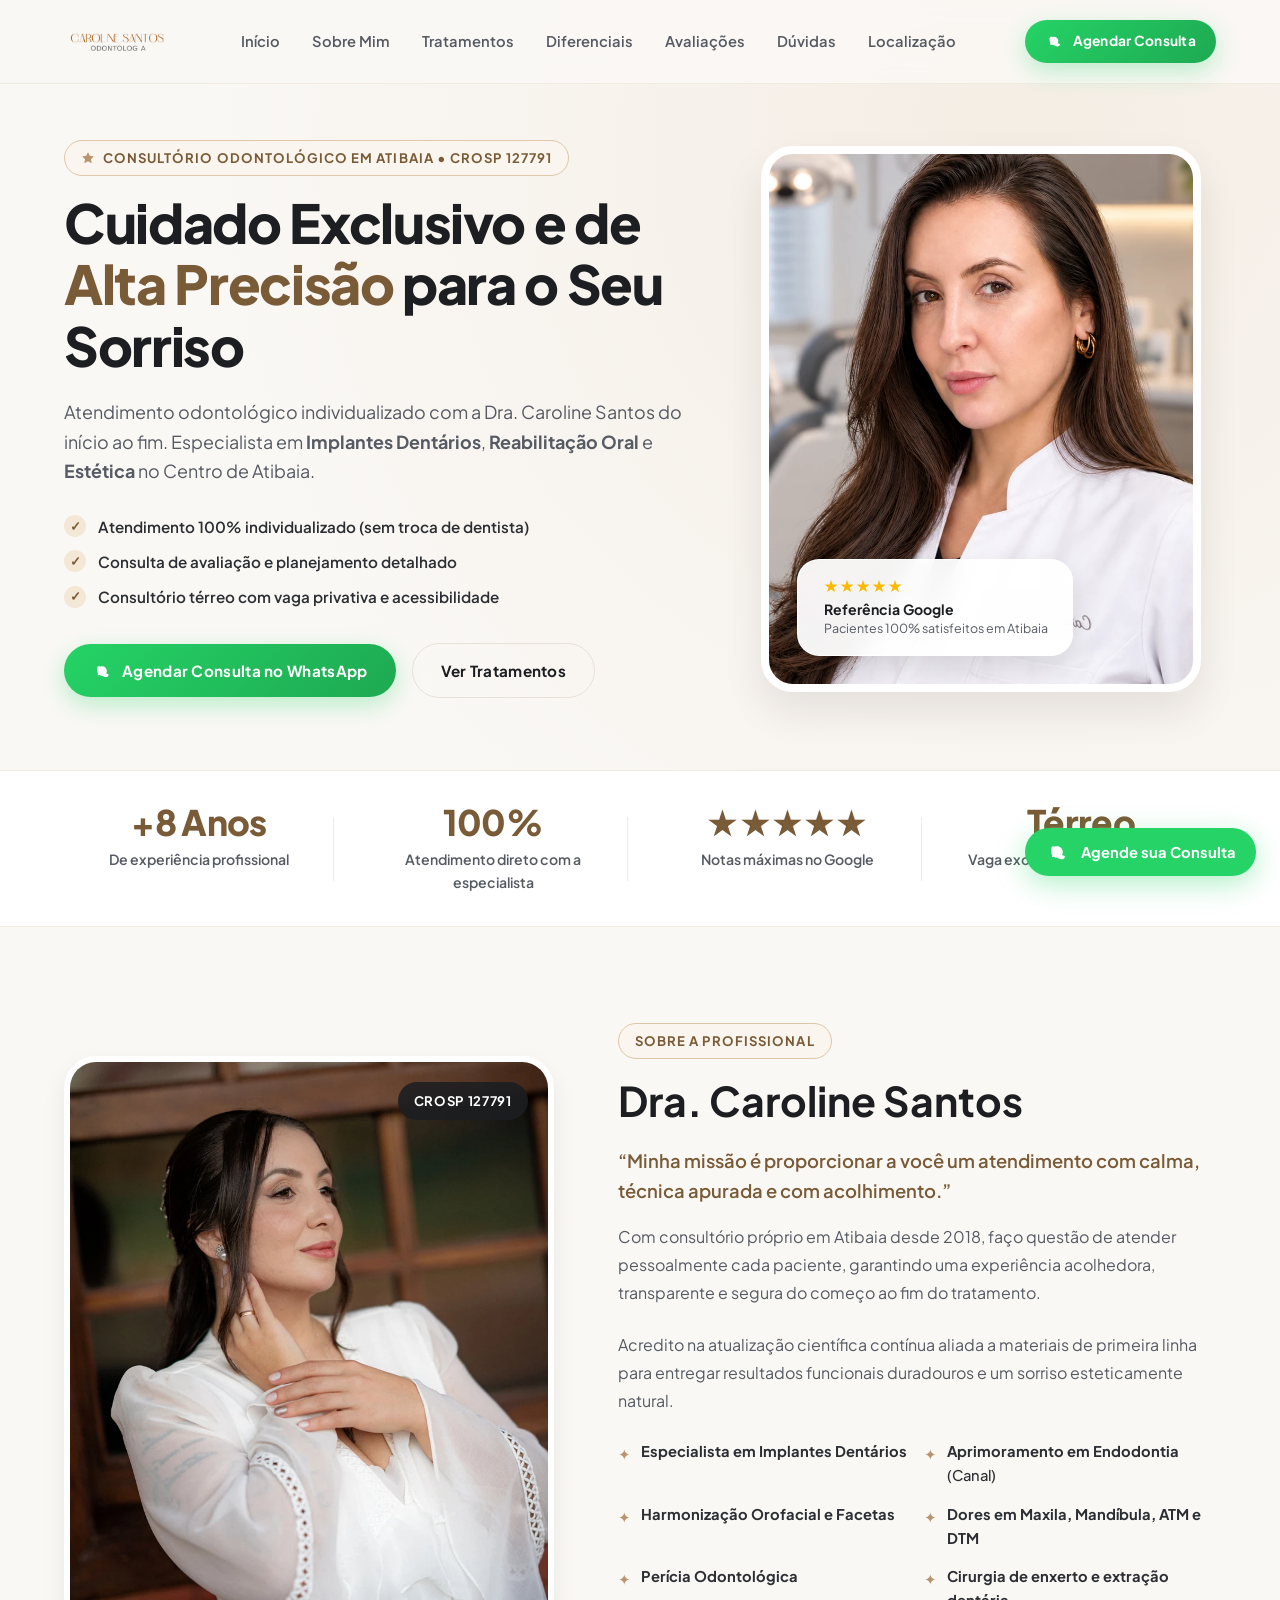
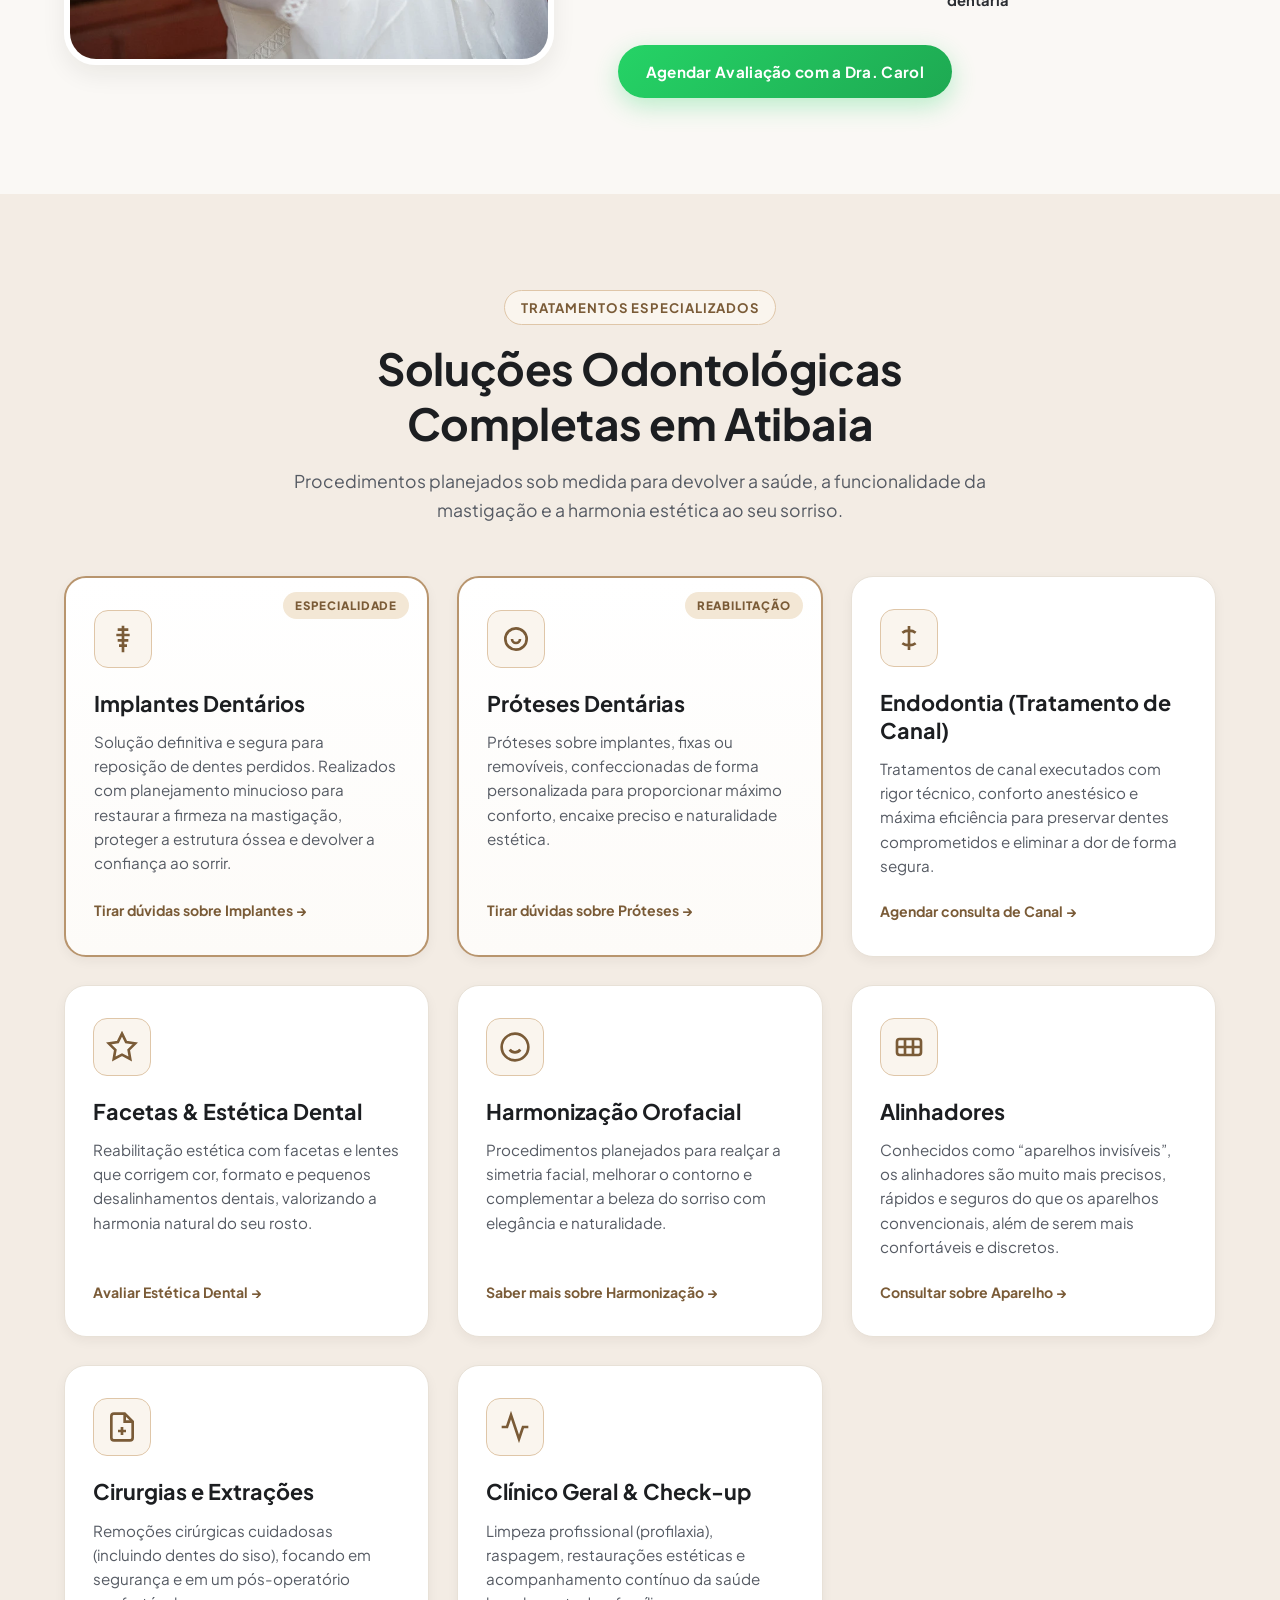
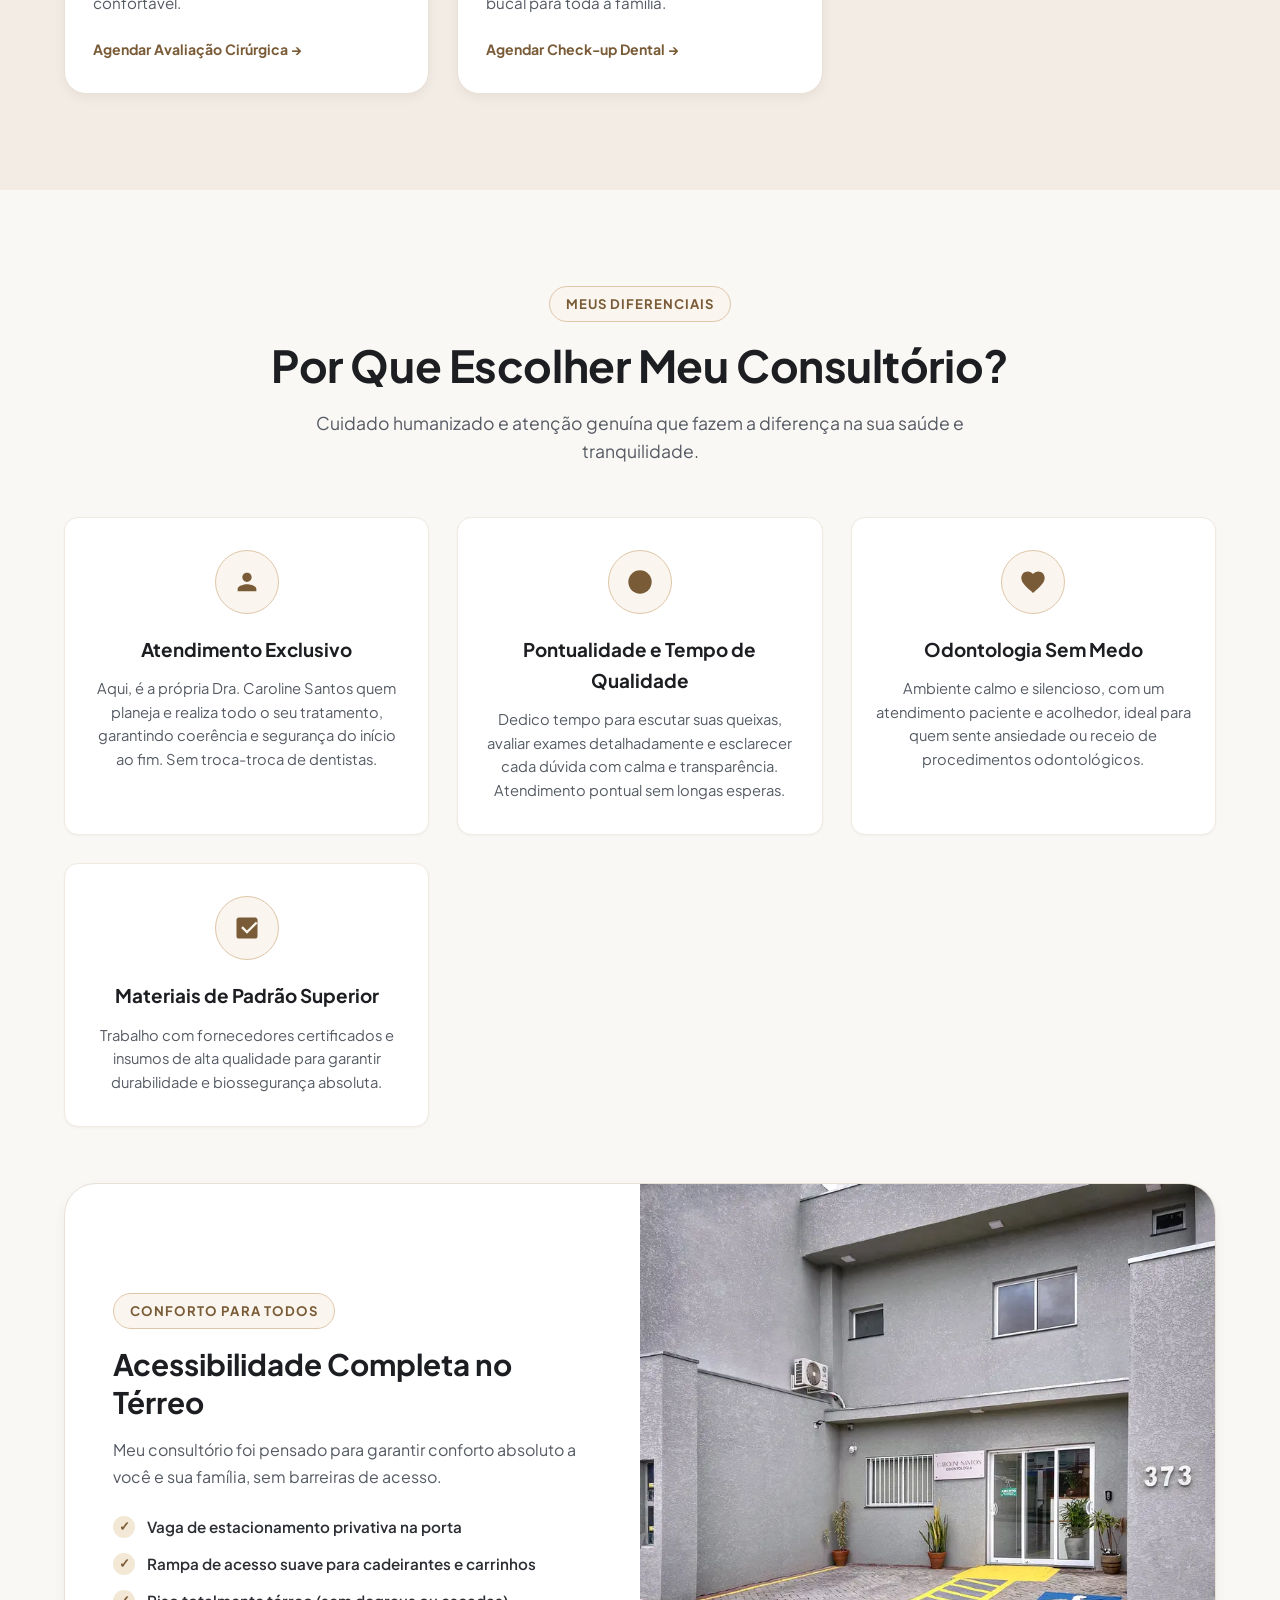
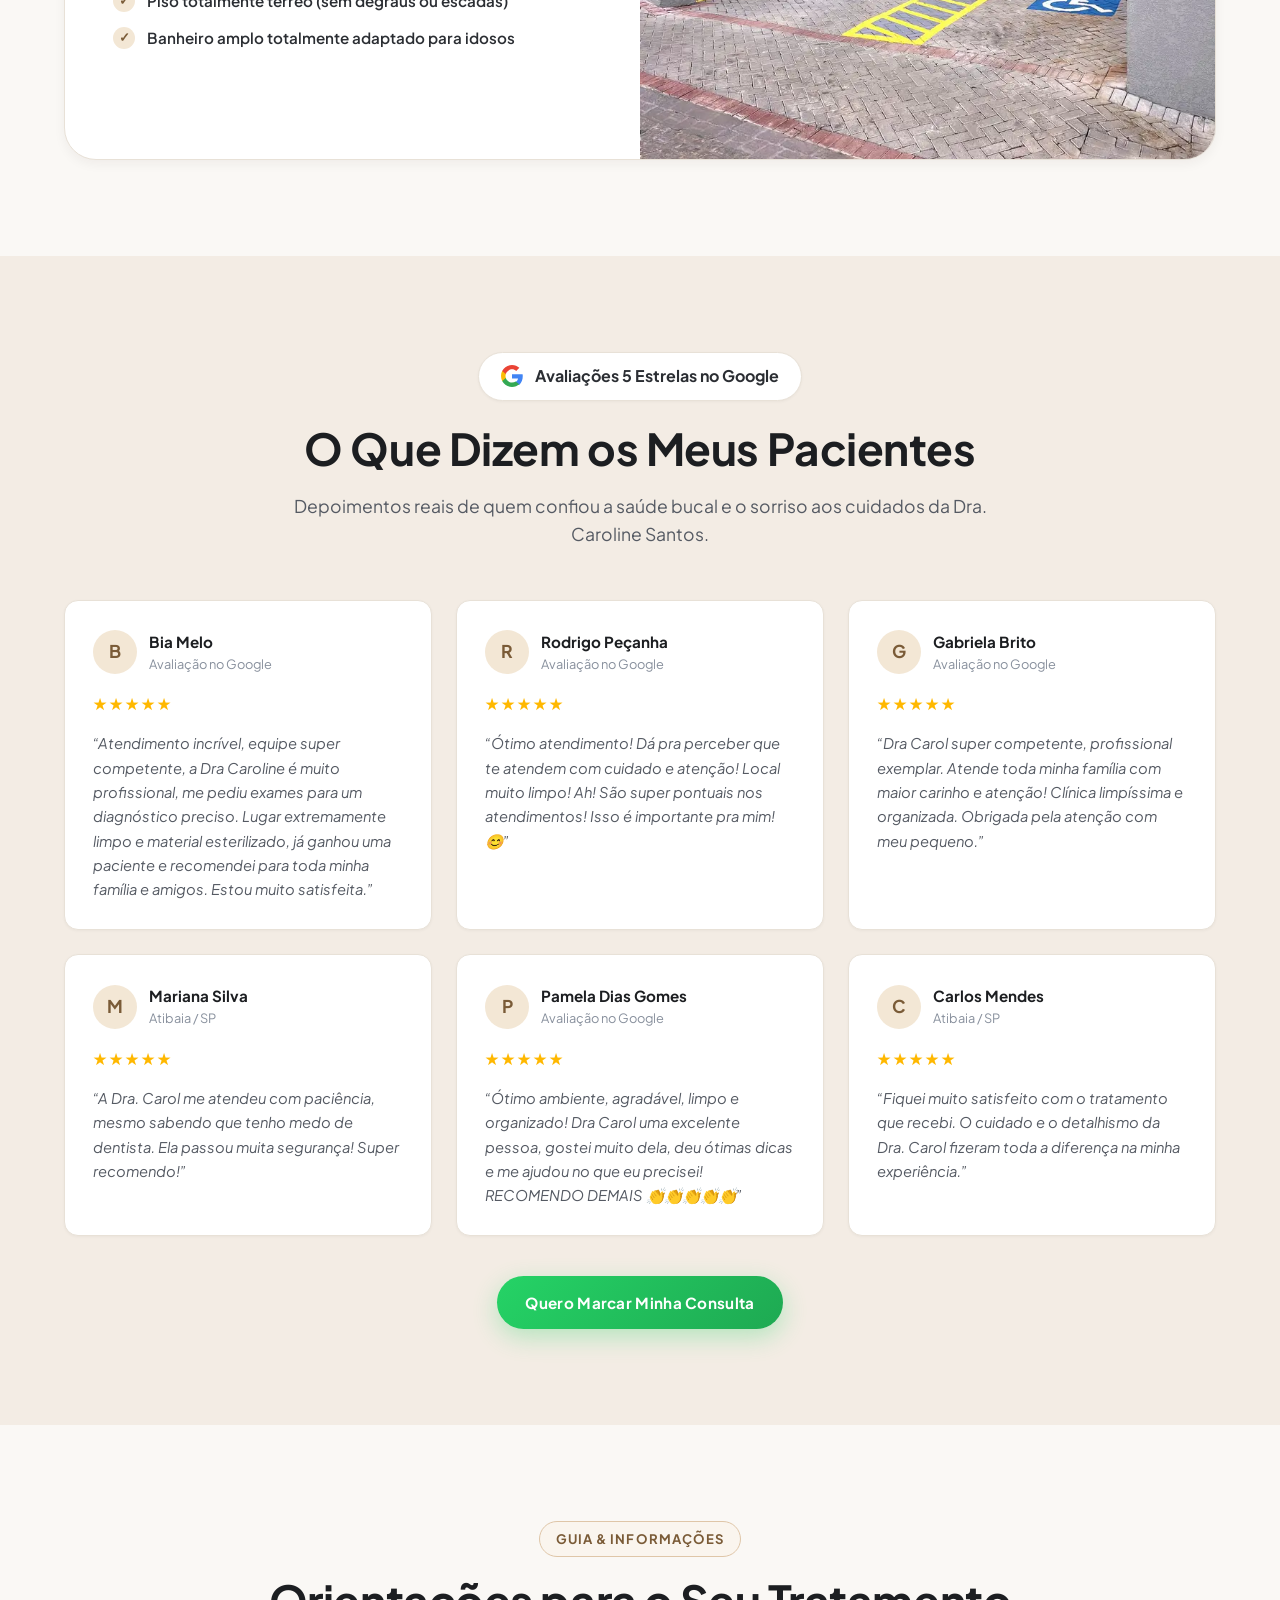
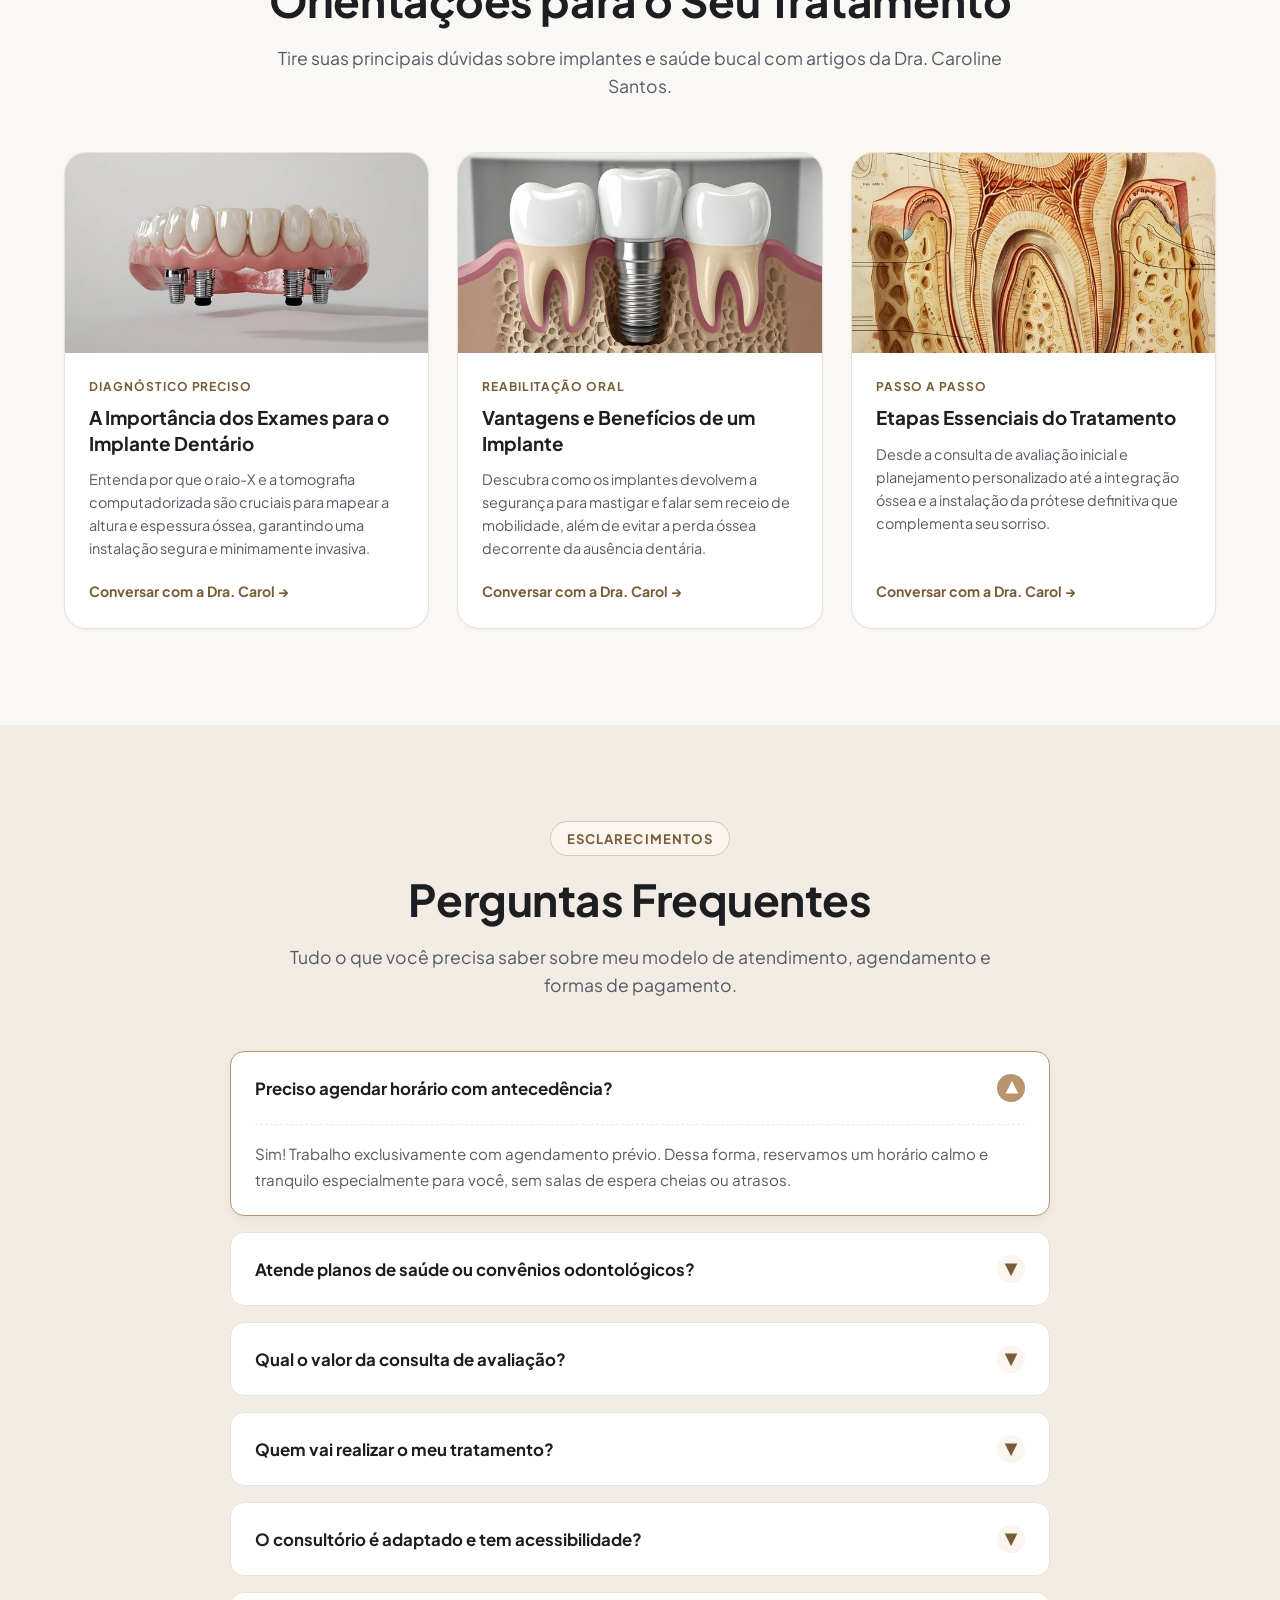
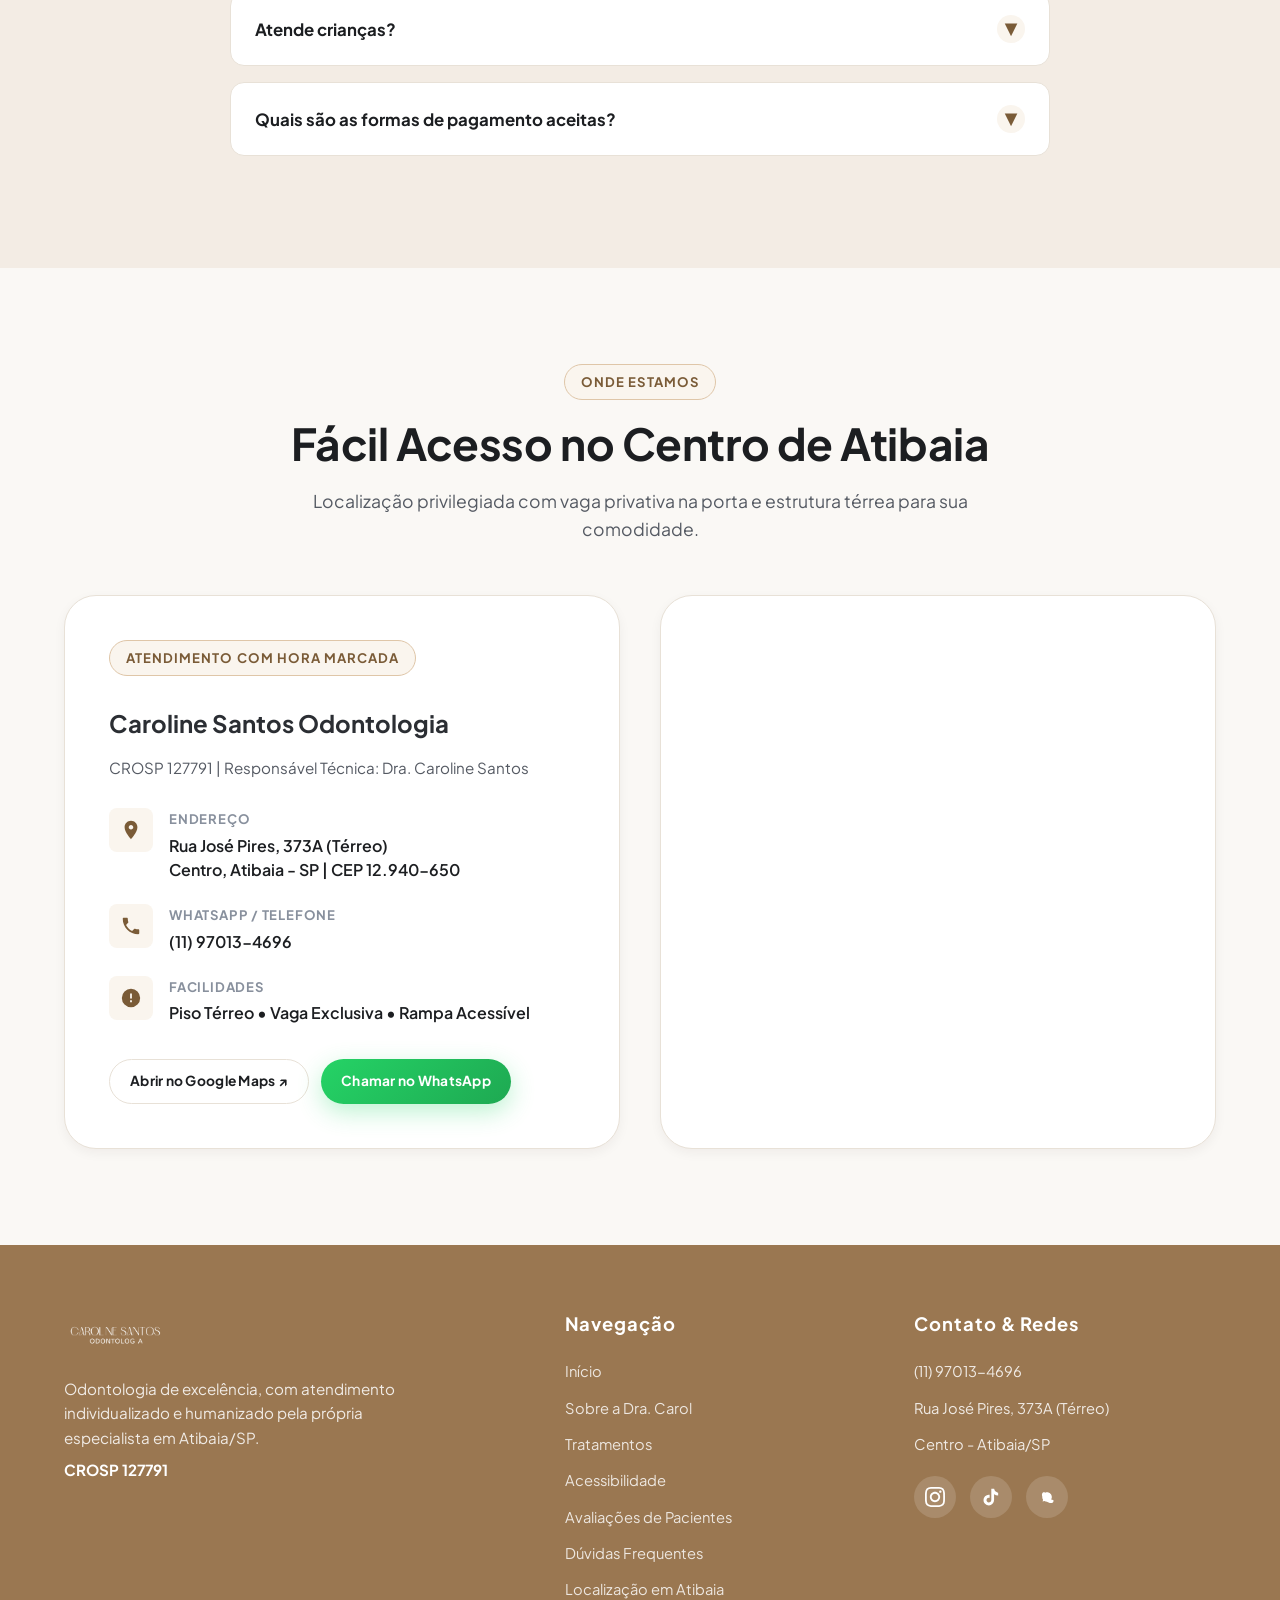
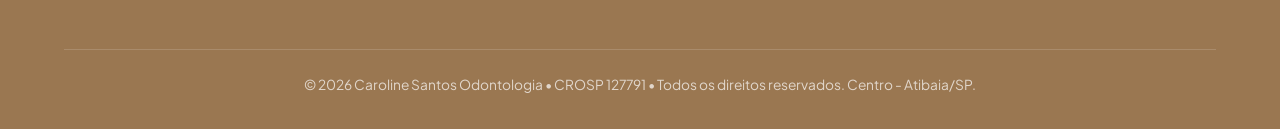
==== index.html @ 173a8108 "feat(seo): add robots.txt, sitemap.xml, update social links and og tags" ====
<!DOCTYPE html>
<html lang="pt-BR">

<head>
  <meta charset="UTF-8">
  <meta name="viewport" content="width=device-width, initial-scale=1.0">
  <title>Dra. Caroline Santos | Dentista e Implantes Dentários em Atibaia - SP</title>

  <!-- Meta SEO & Busca Local -->
  <meta name="description"
    content="Consultório odontológico no Centro de Atibaia com atendimento 100% individualizado pela Dra. Caroline Santos (CROSP 127791). Especialista em Implantes Dentários, Próteses, Canal e Estética Dental. Consultório térreo com vaga privativa e acessibilidade total.">
  <meta name="keywords"
    content="dentista em atibaia, implantes dentários atibaia, consultório odontológico centro atibaia, dra caroline santos dentista, protese dentaria atibaia, tratamento de canal atibaia, clinica dentaria acessivel atibaia">
  <meta name="author" content="Dra. Caroline Santos - CROSP 127791">
  <meta name="robots" content="index, follow">
  <link rel="canonical" href="https://carolinesantosodontologia.com.br/">

  <!-- Open Graph / Redes Sociais -->
  <meta property="og:type" content="website">
  <meta property="og:url" content="https://carolinesantosodontologia.com.br/">
  <meta property="og:title" content="Dra. Caroline Santos | Odontologia e Implantes Dentários em Atibaia">
  <meta property="og:description"
    content="Atendimento exclusivo e humanizado do início ao fim com a própria Dra. Carol em Atibaia. Implantes, próteses e reabilitação com total conforto e acessibilidade.">
  <meta property="og:image" content="https://carolinesantosodontologia.com.br/assets/img/dra-caroline.webp">
  <meta property="og:locale" content="pt_BR">
  <meta property="og:site_name" content="Caroline Santos Odontologia">

  <!-- Favicon & App Icons -->
  <link rel="icon" type="image/svg+xml" href="assets/img/favicon.svg">
  <link rel="icon" type="image/png" sizes="192x192" href="assets/img/favicon-192.png">
  <link rel="icon" type="image/png" sizes="32x32" href="assets/img/favicon.png">
  <link rel="apple-touch-icon" sizes="180x180" href="assets/img/apple-touch-icon.png">
  <link rel="shortcut icon" href="favicon.ico">
  <meta name="theme-color" content="#FAF8F5">

  <!-- Estilos -->
  <link rel="stylesheet" href="css/style.css?v=4">

  <!-- Dados Estruturados Schema.org para Google (LocalBusiness / Dentist & FAQ) -->
  <script type="application/ld+json">
  {
    "@context": "https://schema.org",
    "@graph": [
      {
        "@type": "Dentist",
        "@id": "https://carolinesantosodontologia.com.br/#dentist",
        "name": "Caroline Santos Odontologia",
        "legalName": "Caroline Santos Odontologia - CROSP 127791",
        "url": "https://carolinesantosodontologia.com.br/",
        "logo": "https://carolinesantosodontologia.com.br/assets/img/logo.webp",
        "image": "https://carolinesantosodontologia.com.br/assets/img/dra-caroline.webp",
        "description": "Consultório Odontológico em Atibaia especializado em Implantes Dentários, Próteses, Endodontia e Reabilitação Oral com atendimento individualizado.",
        "telephone": "+55-11-97013-4696",
        "priceRange": "$$",
        "address": {
          "@type": "PostalAddress",
          "streetAddress": "Rua José Pires, 373A, Térreo",
          "addressLocality": "Atibaia",
          "addressRegion": "SP",
          "postalCode": "12940-650",
          "addressCountry": "BR"
        },
        "geo": {
          "@type": "GeoCoordinates",
          "latitude": -23.118944,
          "longitude": -46.551922
        },
        "hasMap": "https://maps.google.com/?q=Rua+Jose+Pires+373A+Atibaia+SP",
        "openingHoursSpecification": [
          {
            "@type": "OpeningHoursSpecification",
            "dayOfWeek": ["Monday", "Tuesday", "Wednesday", "Thursday", "Friday"],
            "opens": "08:30",
            "closes": "18:30"
          }
        ],
        "medicalSpecialty": [
          "Dentistry",
          "Implantology",
          "Prosthodontics",
          "Endodontics"
        ]
      },
      {
        "@type": "FAQPage",
        "@id": "https://carolinesantosodontologia.com.br/#faq",
        "mainEntity": [
          {
            "@type": "Question",
            "name": "Quem vai realizar o meu tratamento?",
            "acceptedAnswer": {
              "@type": "Answer",
              "text": "Diferente de clínicas populares onde há rotatividade constante de profissionais, aqui é a própria Dra. Caroline Santos quem realiza todas as etapas do seu atendimento, do diagnóstico ao resultado final."
            }
          },
          {
            "@type": "Question",
            "name": "Como funciona e qual o valor da consulta de avaliação?",
            "acceptedAnswer": {
              "@type": "Answer",
              "text": "A consulta de avaliação é detalhada, com duração aproximada de 1 hora, no valor de R$ 150,00. Caso algum procedimento seja realizado, esse valor é 100% abatido do tratamento."
            }
          },
          {
            "@type": "Question",
            "name": "O consultório atende convênios odontológicos?",
            "acceptedAnswer": {
              "@type": "Answer",
              "text": "Para garantir a máxima dedicação, tempo exclusivo de atendimento e materiais de alto padrão, optamos por não atender convênios. Os atendimentos são particulares com emissão de recibo para reembolso e formas facilitadas de pagamento."
            }
          },
          {
            "@type": "Question",
            "name": "O consultório possui acessibilidade para idosos e cadeirantes?",
            "acceptedAnswer": {
              "@type": "Answer",
              "text": "Sim! Meu consultório é 100% no piso térreo, conta com vaga de estacionamento privativa na porta, rampa suave de acesso e banheiro totalmente adaptado."
            }
          }
        ]
      }
    ]
  }
  </script>
</head>

<body>

  <!-- ==========================================================================
       HEADER / NAVEGAÇÃO PRINCIPAL
       ========================================================================== -->
  <header class="site-header" id="siteHeader">
    <div class="container header-container">
      <a href="#inicio" class="brand-logo-link" title="Caroline Santos Odontologia - Página Inicial">
        <img src="assets/img/logo-transparent.webp" alt="Caroline Santos Odontologia - CROSP 127791"
          class="brand-logo-img" width="300" height="150">
      </a>

      <nav class="nav-menu" id="navMenu" aria-label="Navegação Principal">
        <a href="#inicio" class="nav-link">Início</a>
        <a href="#sobre" class="nav-link">Sobre Mim</a>
        <a href="#tratamentos" class="nav-link">Tratamentos</a>
        <a href="#diferenciais" class="nav-link">Diferenciais</a>
        <a href="#avaliacoes" class="nav-link">Avaliações</a>
        <a href="#faq" class="nav-link">Dúvidas</a>
        <a href="#localizacao" class="nav-link">Localização</a>
      </nav>

      <div class="nav-actions">
        <a href="#" class="btn btn-whatsapp btn-sm" data-wa-topic="consulta" title="Agendar via WhatsApp">
          <svg width="18" height="18" viewBox="0 0 24 24" fill="currentColor">
            <path
              d="M12.031 6.172c-3.181 0-5.767 2.586-5.768 5.766-.001 1.298.38 2.27 1.019 3.287l-.582 2.128 2.182-.573c.978.58 1.911.928 3.145.929 3.178 0 5.767-2.587 5.768-5.766.001-3.187-2.575-5.77-5.764-5.771zm3.392 8.244c-.144.405-.837.774-1.17.824-.312.045-.634.055-1.042-.077-.428-.139-1.071-.412-1.825-1.082-.969-.861-1.61-1.925-1.802-2.253-.191-.328-.021-.505.15-.676.155-.154.346-.401.519-.601.173-.201.23-.346.346-.576.115-.23.058-.433-.029-.606-.086-.173-.778-1.874-1.066-2.566-.28-.673-.564-.582-.777-.593-.201-.01-.432-.012-.663-.012-.23 0-.605.086-.922.433-.317.346-1.21 1.184-1.21 2.887 0 1.703 1.239 3.348 1.412 3.579.173.231 2.437 3.722 5.904 5.221 2.88 1.246 3.468.997 4.09.939.622-.058 1.996-.816 2.284-1.605.288-.79.288-1.467.201-1.605-.086-.139-.317-.23-.663-.404z" />
          </svg>
          Agendar Consulta
        </a>
        <button class="mobile-toggle" id="mobileToggle" aria-label="Abrir Menu">
          <span></span>
          <span></span>
          <span></span>
        </button>
      </div>
    </div>
  </header>

  <!-- ==========================================================================
       HERO SECTION
       ========================================================================== -->
  <main>
    <section class="hero-section" id="inicio">
      <div class="container">
        <div class="hero-grid">

          <div class="hero-content">
            <span class="section-badge">
              <svg width="14" height="14" viewBox="0 0 24 24" fill="currentColor">
                <path
                  d="M12 2l3.09 6.26L22 9.27l-5 4.87 1.18 6.88L12 17.77l-6.18 3.25L7 14.14 2 9.27l6.91-1.01L12 2z" />
              </svg>
              Consultório Odontológico em Atibaia • CROSP 127791
            </span>

            <h1 class="hero-title">
              Cuidado Exclusivo e de <span class="highlight">Alta Precisão</span> para o Seu Sorriso
            </h1>

            <p class="hero-description">
              Atendimento odontológico individualizado com a Dra. Caroline Santos do início ao fim. Especialista em
              <strong>Implantes Dentários</strong>, <strong>Reabilitação Oral</strong> e <strong>Estética</strong> no
              Centro de Atibaia.
            </p>

            <div class="hero-badges-list">
              <div class="hero-badge-item">
                <span class="hero-badge-icon">✓</span>
                <span>Atendimento 100% individualizado (sem troca de dentista)</span>
              </div>
              <div class="hero-badge-item">
                <span class="hero-badge-icon">✓</span>
                <span>Consulta de avaliação e planejamento detalhado</span>
              </div>
              <div class="hero-badge-item">
                <span class="hero-badge-icon">✓</span>
                <span>Consultório térreo com vaga privativa e acessibilidade</span>
              </div>
            </div>

            <div class="hero-actions">
              <a href="#" class="btn btn-whatsapp" data-wa-topic="consulta">
                <svg width="20" height="20" viewBox="0 0 24 24" fill="currentColor">
                  <path
                    d="M12.031 6.172c-3.181 0-5.767 2.586-5.768 5.766-.001 1.298.38 2.27 1.019 3.287l-.582 2.128 2.182-.573c.978.58 1.911.928 3.145.929 3.178 0 5.767-2.587 5.768-5.766.001-3.187-2.575-5.77-5.764-5.771zm3.392 8.244c-.144.405-.837.774-1.17.824-.312.045-.634.055-1.042-.077-.428-.139-1.071-.412-1.825-1.082-.969-.861-1.61-1.925-1.802-2.253-.191-.328-.021-.505.15-.676.155-.154.346-.401.519-.601.173-.201.23-.346.346-.576.115-.23.058-.433-.029-.606-.086-.173-.778-1.874-1.066-2.566-.28-.673-.564-.582-.777-.593-.201-.01-.432-.012-.663-.012-.23 0-.605.086-.922.433-.317.346-1.21 1.184-1.21 2.887 0 1.703 1.239 3.348 1.412 3.579.173.231 2.437 3.722 5.904 5.221 2.88 1.246 3.468.997 4.09.939.622-.058 1.996-.816 2.284-1.605.288-.79.288-1.467.201-1.605-.086-.139-.317-.23-.663-.404z" />
                </svg>
                Agendar Consulta no WhatsApp
              </a>
              <a href="#tratamentos" class="btn btn-outline">
                Ver Tratamentos
              </a>
            </div>
          </div>

          <div class="hero-image-wrapper">
            <div class="hero-image-frame">
              <img src="assets/img/dra-caroline.webp" alt="Dra. Caroline Santos - Cirurgiã-Dentista em Atibaia"
                class="hero-dra-img" width="800" height="1000" loading="eager">

              <div class="hero-floating-card">
                <div>
                  <div class="floating-stars">★★★★★</div>
                  <div class="floating-text-title">Referência Google</div>
                  <div class="floating-text-sub">Pacientes 100% satisfeitos em Atibaia</div>
                </div>
              </div>
            </div>
          </div>

        </div>
      </div>
    </section>

    <!-- ==========================================================================
         TRUST BAR / ESTATÍSTICAS
         ========================================================================== -->
    <section class="trust-bar" aria-label="Destaques de Confiança">
      <div class="container">
        <div class="stats-grid">
          <div class="stat-item">
            <div class="stat-number">+8 Anos</div>
            <div class="stat-label">De experiência profissional</div>
          </div>
          <div class="stat-item">
            <div class="stat-number">100%</div>
            <div class="stat-label">Atendimento direto com a especialista</div>
          </div>
          <div class="stat-item">
            <div class="stat-number">★★★★★</div>
            <div class="stat-label">Notas máximas no Google</div>
          </div>
          <div class="stat-item">
            <div class="stat-number">Térreo</div>
            <div class="stat-label">Vaga exclusiva e rampa de acesso</div>
          </div>
        </div>
      </div>
    </section>

    <!-- ==========================================================================
         SOBRE MIM (DRA. CAROLINE SANTOS)
         ========================================================================== -->
    <section class="about-section" id="sobre">
      <div class="container">
        <div class="about-grid">

          <div class="about-image-col">
            <div class="about-photo-wrapper">
              <img src="assets/img/dra-caroline-sobre.webp" alt="Dra. Caroline Santos atendendo em Atibaia" width="800"
                height="1000" loading="lazy">
              <div class="about-badge-cro">CROSP 127791</div>
            </div>
          </div>

          <div class="about-content">
            <span class="section-badge">Sobre a Profissional</span>
            <h2>Dra. Caroline Santos</h2>
            <p class="about-lead">
              “Minha missão é proporcionar a você um atendimento com calma, técnica apurada e com acolhimento.”
            </p>
            <p class="about-text">
              Com consultório próprio em Atibaia desde 2018, faço questão de atender pessoalmente cada paciente,
              garantindo uma experiência acolhedora, transparente e segura do começo ao fim do tratamento.
            </p>
            <p class="about-text">
              Acredito na atualização científica contínua aliada a materiais de primeira linha para entregar resultados
              funcionais duradouros e um sorriso esteticamente natural.
            </p>

            <div class="credentials-list">
              <div class="credential-item">
                <span class="credential-icon">✦</span>
                <span><strong>Especialista em Implantes Dentários</strong></span>
              </div>
              <div class="credential-item">
                <span class="credential-icon">✦</span>
                <span><strong>Aprimoramento em Endodontia</strong> (Canal)</span>
              </div>
              <div class="credential-item">
                <span class="credential-icon">✦</span>
                <span><strong>Harmonização Orofacial e Facetas</strong></span>
              </div>
              <div class="credential-item">
                <span class="credential-icon">✦</span>
                <span><strong>Dores em Maxila, Mandíbula, ATM e DTM</strong></span>
              </div>
              <div class="credential-item">
                <span class="credential-icon">✦</span>
                <span><strong>Perícia Odontológica</strong></span>
              </div>
              <div class="credential-item">
                <span class="credential-icon">✦</span>
                <span><strong>Cirurgia de enxerto e extração dentária</strong></span>
              </div>
            </div>

            <a href="#" class="btn btn-whatsapp" data-wa-topic="consulta">
              Agendar Avaliação com a Dra. Carol
            </a>
          </div>

        </div>
      </div>
    </section>

    <!-- ==========================================================================
         TRATAMENTOS ODONTOLÓGICOS COMPLETOS
         ========================================================================== -->
    <section class="services-section" id="tratamentos">
      <div class="container">

        <div class="section-header">
          <span class="section-badge">Tratamentos Especializados</span>
          <h2 class="section-title">Soluções Odontológicas Completas em Atibaia</h2>
          <p class="section-subtitle">
            Procedimentos planejados sob medida para devolver a saúde, a funcionalidade da mastigação e a harmonia
            estética ao seu sorriso.
          </p>
        </div>

        <div class="services-grid">

          <!-- Card 1: Implantes Dentários -->
          <div class="service-card featured">
            <span class="service-featured-tag">Especialidade</span>
            <div class="service-icon-box">
              <svg width="32" height="32" viewBox="0 0 24 24" fill="none" stroke="currentColor" stroke-width="2">
                <path d="M12 2v20M8 5h8M7 9h10M8 13h8M9 17h6" />
              </svg>
            </div>
            <h3 class="service-title">Implantes Dentários</h3>
            <p class="service-desc">
              Solução definitiva e segura para reposição de dentes perdidos. Realizados com planejamento minucioso para
              restaurar a firmeza na mastigação, proteger a estrutura óssea e devolver a confiança ao sorrir.
            </p>
            <a href="#" class="service-card-link" data-wa-topic="implantes">
              Tirar dúvidas sobre Implantes →
            </a>
          </div>

          <!-- Card 2: Próteses Dentárias -->
          <div class="service-card featured">
            <span class="service-featured-tag">Reabilitação</span>
            <div class="service-icon-box">
              <svg width="32" height="32" viewBox="0 0 24 24" fill="none" stroke="currentColor" stroke-width="2">
                <path d="M4 12c0-4.418 3.582-8 8-8s8 3.582 8 8-3.582 8-8 8-8-3.582-8-8z" />
                <path d="M9 12a3 3 0 106 0" />
              </svg>
            </div>
            <h3 class="service-title">Próteses Dentárias</h3>
            <p class="service-desc">
              Próteses sobre implantes, fixas ou removíveis, confeccionadas de forma personalizada para proporcionar
              máximo conforto, encaixe preciso e naturalidade estética.
            </p>
            <a href="#" class="service-card-link" data-wa-topic="proteses">
              Tirar dúvidas sobre Próteses →
            </a>
          </div>

          <!-- Card 3: Endodontia (Canal) -->
          <div class="service-card">
            <div class="service-icon-box">
              <svg width="32" height="32" viewBox="0 0 24 24" fill="none" stroke="currentColor" stroke-width="2">
                <path d="M12 3v18M7 8c2.5-2 7.5-2 10 0M7 16c2.5 2 7.5 2 10 0" />
              </svg>
            </div>
            <h3 class="service-title">Endodontia (Tratamento de Canal)</h3>
            <p class="service-desc">
              Tratamentos de canal executados com rigor técnico, conforto anestésico e máxima eficiência para preservar
              dentes comprometidos e eliminar a dor de forma segura.
            </p>
            <a href="#" class="service-card-link" data-wa-topic="canal">
              Agendar consulta de Canal →
            </a>
          </div>

          <!-- Card 4: Facetas e Estética -->
          <div class="service-card">
            <div class="service-icon-box">
              <svg width="32" height="32" viewBox="0 0 24 24" fill="none" stroke="currentColor" stroke-width="2">
                <path
                  d="M12 2l3.09 6.26L22 9.27l-5 4.87 1.18 6.88L12 17.77l-6.18 3.25L7 14.14 2 9.27l6.91-1.01L12 2z" />
              </svg>
            </div>
            <h3 class="service-title">Facetas & Estética Dental</h3>
            <p class="service-desc">
              Reabilitação estética com facetas e lentes que corrigem cor, formato e pequenos desalinhamentos dentais,
              valorizando a harmonia natural do seu rosto.
            </p>
            <a href="#" class="service-card-link" data-wa-topic="estetica">
              Avaliar Estética Dental →
            </a>
          </div>

          <!-- Card 5: Harmonização Orofacial -->
          <div class="service-card">
            <div class="service-icon-box">
              <svg width="32" height="32" viewBox="0 0 24 24" fill="none" stroke="currentColor" stroke-width="2">
                <circle cx="12" cy="12" r="10" />
                <path d="M8 14s1.5 2 4 2 4-2 4-2M9 9h.01M15 9h.01" />
              </svg>
            </div>
            <h3 class="service-title">Harmonização Orofacial</h3>
            <p class="service-desc">
              Procedimentos planejados para realçar a simetria facial, melhorar o contorno e complementar a beleza do
              sorriso com elegância e naturalidade.
            </p>
            <a href="#" class="service-card-link" data-wa-topic="estetica">
              Saber mais sobre Harmonização →
            </a>
          </div>

          <!-- Card 6: Ortodontia (Aparelhos) -->
          <div class="service-card">
            <div class="service-icon-box">
              <svg width="32" height="32" viewBox="0 0 24 24" fill="none" stroke="currentColor" stroke-width="2">
                <rect x="3" y="6" width="18" height="12" rx="2" />
                <path d="M3 12h18M9 6v12M15 6v12" />
              </svg>
            </div>
            <h3 class="service-title">Alinhadores</h3>
            <p class="service-desc">
              Conhecidos como “aparelhos invisíveis”, os alinhadores são muito mais precisos, rápidos e seguros do que
              os aparelhos convencionais, além de serem mais confortáveis e discretos.
            </p>
            <a href="#" class="service-card-link" data-wa-topic="aparelho">
              Consultar sobre Aparelho →
            </a>
          </div>

          <!-- Card 7: Cirurgias e Extrações -->
          <div class="service-card">
            <div class="service-icon-box">
              <svg width="32" height="32" viewBox="0 0 24 24" fill="none" stroke="currentColor" stroke-width="2">
                <path d="M14 2H6a2 2 0 0 0-2 2v16a2 2 0 0 0 2 2h12a2 2 0 0 0 2-2V8z" />
                <polyline points="14 2 14 8 20 8" />
                <line x1="12" y1="18" x2="12" y2="12" />
                <line x1="9" y1="15" x2="15" y2="15" />
              </svg>
            </div>
            <h3 class="service-title">Cirurgias e Extrações</h3>
            <p class="service-desc">
              Remoções cirúrgicas cuidadosas (incluindo dentes do siso), focando em
              segurança e em um pós-operatório confortável.
            </p>
            <a href="#" class="service-card-link" data-wa-topic="clinico">
              Agendar Avaliação Cirúrgica →
            </a>
          </div>

          <!-- Card 8: Clínico Geral & Prevenção -->
          <div class="service-card">
            <div class="service-icon-box">
              <svg width="32" height="32" viewBox="0 0 24 24" fill="none" stroke="currentColor" stroke-width="2">
                <path d="M22 12h-4l-3 9L9 3l-3 9H2" />
              </svg>
            </div>
            <h3 class="service-title">Clínico Geral & Check-up</h3>
            <p class="service-desc">
              Limpeza profissional (profilaxia), raspagem, restaurações estéticas e acompanhamento contínuo da saúde
              bucal para toda a família.
            </p>
            <a href="#" class="service-card-link" data-wa-topic="clinico">
              Agendar Check-up Dental →
            </a>
          </div>

        </div>

      </div>
    </section>

    <!-- ==========================================================================
         DIFERENCIAIS REAIS & ACESSIBILIDADE
         ========================================================================== -->
    <section class="differentials-section" id="diferenciais">
      <div class="container">

        <div class="section-header">
          <span class="section-badge">Meus Diferenciais</span>
          <h2 class="section-title">Por Que Escolher Meu Consultório?</h2>
          <p class="section-subtitle">
            Cuidado humanizado e atenção genuína que fazem a diferença na sua saúde e tranquilidade.
          </p>
        </div>

        <div class="differentials-grid">

          <div class="differential-card">
            <div class="diff-icon-circle">
              <svg width="28" height="28" viewBox="0 0 24 24" fill="currentColor">
                <path
                  d="M12 12c2.21 0 4-1.79 4-4s-1.79-4-4-4-4 1.79-4 4 1.79 4 4 4zm0 2c-2.67 0-8 1.34-8 4v2h16v-2c0-2.66-5.33-4-8-4z" />
              </svg>
            </div>
            <h3 class="diff-title">Atendimento Exclusivo</h3>
            <p class="diff-text">
              Aqui, é a própria Dra. Caroline Santos quem planeja e realiza todo o seu tratamento, garantindo coerência
              e segurança do início ao fim. Sem troca-troca de dentistas.
            </p>
          </div>

          <div class="differential-card">
            <div class="diff-icon-circle">
              <svg width="28" height="28" viewBox="0 0 24 24" fill="currentColor">
                <circle cx="12" cy="12" r="10" />
                <polyline points="12 6 12 12 16 14" />
              </svg>
            </div>
            <h3 class="diff-title">Pontualidade e Tempo de Qualidade</h3>
            <p class="diff-text">
              Dedico tempo para escutar suas queixas, avaliar exames detalhadamente e esclarecer cada dúvida com
              calma e transparência. Atendimento pontual sem longas esperas.
            </p>
          </div>

          <div class="differential-card">
            <div class="diff-icon-circle">
              <svg width="28" height="28" viewBox="0 0 24 24" fill="currentColor">
                <path
                  d="M12 21.35l-1.45-1.32C5.4 15.36 2 12.28 2 8.5 2 5.42 4.42 3 7.5 3c1.74 0 3.41.81 4.5 2.09C13.09 3.81 14.76 3 16.5 3 19.58 3 22 5.42 22 8.5c0 3.78-3.4 6.86-8.55 11.54L12 21.35z" />
              </svg>
            </div>
            <h3 class="diff-title">Odontologia Sem Medo</h3>
            <p class="diff-text">
              Ambiente calmo e silencioso, com um atendimento paciente e acolhedor, ideal para quem sente ansiedade ou
              receio de procedimentos odontológicos.
            </p>
          </div>

          <div class="differential-card">
            <div class="diff-icon-circle">
              <svg width="28" height="28" viewBox="0 0 24 24" fill="currentColor">
                <path
                  d="M19 3H5c-1.1 0-2 .9-2 2v14c0 1.1.9 2 2 2h14c1.1 0 2-.9 2-2V5c0-1.1-.9-2-2-2zm-7 14l-5-5 1.41-1.41L12 14.17l7.59-7.59L21 8l-9 9z" />
              </svg>
            </div>
            <h3 class="diff-title">Materiais de Padrão Superior</h3>
            <p class="diff-text">
              Trabalho com fornecedores certificados e insumos de alta qualidade para garantir durabilidade e
              biossegurança absoluta.
            </p>
          </div>

        </div>

        <!-- Banner com a foto real da fachada e acessibilidade -->
        <div class="accessibility-banner">
          <div class="acc-banner-content">
            <span class="section-badge">Conforto para Todos</span>
            <h3>Acessibilidade Completa no Térreo</h3>
            <p>
              Meu consultório foi pensado para garantir conforto absoluto a você e sua família, sem barreiras de
              acesso.
            </p>
            <div class="acc-features-list">
              <div class="acc-feature-item">
                <span class="hero-badge-icon">✓</span>
                <span>Vaga de estacionamento privativa na porta</span>
              </div>
              <div class="acc-feature-item">
                <span class="hero-badge-icon">✓</span>
                <span>Rampa de acesso suave para cadeirantes e carrinhos</span>
              </div>
              <div class="acc-feature-item">
                <span class="hero-badge-icon">✓</span>
                <span>Piso totalmente térreo (sem degraus ou escadas)</span>
              </div>
              <div class="acc-feature-item">
                <span class="hero-badge-icon">✓</span>
                <span>Banheiro amplo totalmente adaptado para idosos</span>
              </div>
            </div>
          </div>
          <div class="acc-banner-image">
            <img src="assets/img/consultorio-fachada.webp"
              alt="Fachada do Consultório Odontológico em Atibaia com rampa e vaga de estacionamento" width="600"
              height="400" loading="lazy">
          </div>
        </div>

      </div>
    </section>

    <!-- ==========================================================================
         AVALIAÇÕES REAIS (GOOGLE REVIEWS INDEXÁVEIS)
         ========================================================================== -->
    <section class="reviews-section" id="avaliacoes">
      <div class="container">

        <div class="section-header">
          <div class="google-trust-badge">
            <svg class="google-icon-svg" viewBox="0 0 24 24">
              <path fill="#4285F4"
                d="M23.745 12.27c0-.7-.06-1.4-.19-2.07H12v4.51h6.6c-.29 1.52-1.14 2.82-2.4 3.68v3.05h3.88c2.27-2.09 3.66-5.17 3.66-9.17z" />
              <path fill="#34A853"
                d="M12 24c3.24 0 5.95-1.08 7.93-2.91l-3.88-3.05c-1.08.72-2.45 1.16-4.05 1.16-3.12 0-5.77-2.1-6.72-4.93H1.25v3.15C3.26 21.36 7.34 24 12 24z" />
              <path fill="#FBBC05"
                d="M5.28 14.27c-.25-.72-.38-1.49-.38-2.27s.13-1.55.38-2.27V6.58H1.25C.45 8.18 0 9.99 0 12s.45 3.82 1.25 5.42l4.03-3.15z" />
              <path fill="#EA4335"
                d="M12 4.75c1.77 0 3.35.61 4.6 1.8l3.42-3.42C17.95 1.19 15.24 0 12 0 7.34 0 3.26 2.64 1.25 6.58l4.03 3.15c.95-2.83 3.6-4.98 6.72-4.98z" />
            </svg>
            <strong>Avaliações 5 Estrelas no Google</strong>
          </div>
          <h2 class="section-title">O Que Dizem os Meus Pacientes</h2>
          <p class="section-subtitle">
            Depoimentos reais de quem confiou a saúde bucal e o sorriso aos cuidados da Dra. Caroline Santos.
          </p>
        </div>

        <div class="reviews-grid">

          <div class="review-card">
            <div>
              <div class="review-card-top">
                <div class="review-author-info">
                  <div class="review-avatar">B</div>
                  <div>
                    <div class="review-author-name">Bia Melo</div>
                    <div class="review-author-loc">Avaliação no Google</div>
                  </div>
                </div>
              </div>
              <div class="review-stars">★★★★★</div>
              <p class="review-text">
                “Atendimento incrível, equipe super competente, a Dra Caroline é muito profissional, me pediu exames
                para um diagnóstico preciso. Lugar extremamente limpo e material esterilizado, já ganhou uma paciente e
                recomendei para toda minha família e amigos. Estou muito satisfeita.”
              </p>
            </div>
          </div>

          <div class="review-card">
            <div>
              <div class="review-card-top">
                <div class="review-author-info">
                  <div class="review-avatar">R</div>
                  <div>
                    <div class="review-author-name">Rodrigo Peçanha</div>
                    <div class="review-author-loc">Avaliação no Google</div>
                  </div>
                </div>
              </div>
              <div class="review-stars">★★★★★</div>
              <p class="review-text">
                “Ótimo atendimento! Dá pra perceber que te atendem com cuidado e atenção! Local muito limpo! Ah! São
                super pontuais nos atendimentos! Isso é importante pra mim! 😊”
              </p>
            </div>
          </div>

          <div class="review-card">
            <div>
              <div class="review-card-top">
                <div class="review-author-info">
                  <div class="review-avatar">G</div>
                  <div>
                    <div class="review-author-name">Gabriela Brito</div>
                    <div class="review-author-loc">Avaliação no Google</div>
                  </div>
                </div>
              </div>
              <div class="review-stars">★★★★★</div>
              <p class="review-text">
                “Dra Carol super competente, profissional exemplar. Atende toda minha família com maior carinho e
                atenção! Clínica limpíssima e organizada. Obrigada pela atenção com meu pequeno.”
              </p>
            </div>
          </div>

          <div class="review-card">
            <div>
              <div class="review-card-top">
                <div class="review-author-info">
                  <div class="review-avatar">M</div>
                  <div>
                    <div class="review-author-name">Mariana Silva</div>
                    <div class="review-author-loc">Atibaia / SP</div>
                  </div>
                </div>
              </div>
              <div class="review-stars">★★★★★</div>
              <p class="review-text">
                “A Dra. Carol me atendeu com paciência, mesmo sabendo que tenho medo de dentista. Ela passou muita
                segurança! Super recomendo!”
              </p>
            </div>
          </div>

          <div class="review-card">
            <div>
              <div class="review-card-top">
                <div class="review-author-info">
                  <div class="review-avatar">P</div>
                  <div>
                    <div class="review-author-name">Pamela Dias Gomes</div>
                    <div class="review-author-loc">Avaliação no Google</div>
                  </div>
                </div>
              </div>
              <div class="review-stars">★★★★★</div>
              <p class="review-text">
                “Ótimo ambiente, agradável, limpo e organizado! Dra Carol uma excelente pessoa, gostei muito dela, deu
                ótimas dicas e me ajudou no que eu precisei! RECOMENDO DEMAIS 👏👏👏👏👏”
              </p>
            </div>
          </div>

          <div class="review-card">
            <div>
              <div class="review-card-top">
                <div class="review-author-info">
                  <div class="review-avatar">C</div>
                  <div>
                    <div class="review-author-name">Carlos Mendes</div>
                    <div class="review-author-loc">Atibaia / SP</div>
                  </div>
                </div>
              </div>
              <div class="review-stars">★★★★★</div>
              <p class="review-text">
                “Fiquei muito satisfeito com o tratamento que recebi. O cuidado e o detalhismo da Dra. Carol fizeram
                toda a diferença na minha experiência.”
              </p>
            </div>
          </div>

        </div>

        <div style="text-align: center;">
          <a href="#" class="btn btn-whatsapp" data-wa-topic="consulta">
            Quero Marcar Minha Consulta
          </a>
        </div>

      </div>
    </section>

    <!-- ==========================================================================
         ARTIGOS E GUIA DO PACIENTE (SEO DE CONTEÚDO)
         ========================================================================== -->
    <section class="articles-section" id="artigos">
      <div class="container">

        <div class="section-header">
          <span class="section-badge">Guia & Informações</span>
          <h2 class="section-title">Orientações para o Seu Tratamento</h2>
          <p class="section-subtitle">
            Tire suas principais dúvidas sobre implantes e saúde bucal com artigos da Dra. Caroline Santos.
          </p>
        </div>

        <div class="articles-grid">

          <article class="article-card">
            <div class="article-image-box">
              <img src="assets/img/implante-dentario.jpg"
                alt="Exames radiográficos e tomografia para implante dentário em Atibaia" width="360" height="200"
                loading="lazy">
            </div>
            <div class="article-content">
              <span class="article-category">Diagnóstico Preciso</span>
              <h3 class="article-title">A Importância dos Exames para o Implante Dentário</h3>
              <p class="article-snippet">
                Entenda por que o raio-X e a tomografia computadorizada são cruciais para mapear a altura e espessura
                óssea, garantindo uma instalação segura e minimamente invasiva.
              </p>
              <a href="#" class="service-card-link" data-wa-topic="implantes">Conversar com a Dra. Carol →</a>
            </div>
          </article>

          <article class="article-card">
            <div class="article-image-box">
              <img src="assets/img/protese-dentaria.jpg"
                alt="Vantagens de realizar implantes dentários com especialista" width="360" height="200"
                loading="lazy">
            </div>
            <div class="article-content">
              <span class="article-category">Reabilitação Oral</span>
              <h3 class="article-title">Vantagens e Benefícios de um Implante</h3>
              <p class="article-snippet">
                Descubra como os implantes devolvem a segurança para mastigar e falar sem receio de mobilidade, além de
                evitar a perda óssea decorrente da ausência dentária.
              </p>
              <a href="#" class="service-card-link" data-wa-topic="implantes">Conversar com a Dra. Carol →</a>
            </div>
          </article>

          <article class="article-card">
            <div class="article-image-box">
              <img src="assets/img/anatomia-dental.jpg" alt="Etapas passo a passo de um tratamento de implante dentário"
                width="360" height="200" loading="lazy">
            </div>
            <div class="article-content">
              <span class="article-category">Passo a Passo</span>
              <h3 class="article-title">Etapas Essenciais do Tratamento</h3>
              <p class="article-snippet">
                Desde a consulta de avaliação inicial e planejamento personalizado até a integração óssea e a instalação
                da prótese definitiva que complementa seu sorriso.
              </p>
              <a href="#" class="service-card-link" data-wa-topic="implantes">Conversar com a Dra. Carol →</a>
            </div>
          </article>

        </div>

      </div>
    </section>

    <!-- ==========================================================================
         DÚVIDAS FREQUENTES (FAQ ACORDEÃO)
         ========================================================================== -->
    <section class="faq-section" id="faq">
      <div class="container">

        <div class="section-header">
          <span class="section-badge">Esclarecimentos</span>
          <h2 class="section-title">Perguntas Frequentes</h2>
          <p class="section-subtitle">
            Tudo o que você precisa saber sobre meu modelo de atendimento, agendamento e formas de pagamento.
          </p>
        </div>

        <div class="faq-wrapper">

          <div class="faq-item active">
            <button class="faq-question">
              <span>Preciso agendar horário com antecedência?</span>
              <span class="faq-icon">▼</span>
            </button>
            <div class="faq-answer">
              <div class="faq-answer-inner">
                Sim! Trabalho exclusivamente com agendamento prévio. Dessa forma, reservamos um horário calmo e
                tranquilo especialmente para você, sem salas de espera cheias ou atrasos.
              </div>
            </div>
          </div>

          <div class="faq-item">
            <button class="faq-question">
              <span>Atende planos de saúde ou convênios odontológicos?</span>
              <span class="faq-icon">▼</span>
            </button>
            <div class="faq-answer">
              <div class="faq-answer-inner">
                Para entregar o melhor tratamento possível, com tempo dedicado e materiais de alto padrão, <strong>não
                  trabalho com convênios</strong>. Meu atendimento é 100% particular, com emissão de recibo para
                abatimento no Imposto de Renda ou reembolso quando aplicável.
              </div>
            </div>
          </div>

          <div class="faq-item">
            <button class="faq-question">
              <span>Qual o valor da consulta de avaliação?</span>
              <span class="faq-icon">▼</span>
            </button>
            <div class="faq-answer">
              <div class="faq-answer-inner">
                A consulta de avaliação é bem detalhada, com duração aproximada de 1 hora e valor de
                <strong>R$ 150,00</strong>.<br><br><em>*Caso seja realizado algum procedimento como parte do
                  planejamento, o
                  valor da consulta será integralmente abatido do tratamento.</em>
              </div>
            </div>
          </div>

          <div class="faq-item">
            <button class="faq-question">
              <span>Quem vai realizar o meu tratamento?</span>
              <span class="faq-icon">▼</span>
            </button>
            <div class="faq-answer">
              <div class="faq-answer-inner">
                Aqui é a própria <strong>Dra. Caroline Santos</strong> quem realiza seu tratamento do início ao fim.
                Você nunca será atendido por estagiários ou dentistas em sistema de revezamento.
              </div>
            </div>
          </div>

          <div class="faq-item">
            <button class="faq-question">
              <span>O consultório é adaptado e tem acessibilidade?</span>
              <span class="faq-icon">▼</span>
            </button>
            <div class="faq-answer">
              <div class="faq-answer-inner">
                Sim! Meu consultório é totalmente adaptado. Fica localizado no piso térreo, conta com vaga de
                estacionamento exclusiva na porta, rampa de acesso suave e banheiro adaptado. Perfeito para idosos e
                pessoas com necessidades especiais.
              </div>
            </div>
          </div>

          <div class="faq-item">
            <button class="faq-question">
              <span>Atende crianças?</span>
              <span class="faq-icon">▼</span>
            </button>
            <div class="faq-answer">
              <div class="faq-answer-inner">
                Atendo crianças a partir dos 8 anos de idade, além de adolescentes, adultos e terceira idade.
              </div>
            </div>
          </div>

          <div class="faq-item">
            <button class="faq-question">
              <span>Quais são as formas de pagamento aceitas?</span>
              <span class="faq-icon">▼</span>
            </button>
            <div class="faq-answer">
              <div class="faq-answer-inner">
                Aceito PIX, dinheiro e cartões de crédito e débito, com condições facilitadas para tratamentos de
                reabilitação e implantes.
              </div>
            </div>
          </div>

        </div>

      </div>
    </section>

    <!-- ==========================================================================
         LOCALIZAÇÃO & CONTATO (CENTRO DE ATIBAIA)
         ========================================================================== -->
    <section class="location-section" id="localizacao">
      <div class="container">

        <div class="section-header">
          <span class="section-badge">Onde Estamos</span>
          <h2 class="section-title">Fácil Acesso no Centro de Atibaia</h2>
          <p class="section-subtitle">
            Localização privilegiada com vaga privativa na porta e estrutura térrea para sua comodidade.
          </p>
        </div>

        <div class="location-grid">

          <div class="location-card">
            <div>
              <span class="section-badge">Atendimento com Hora Marcada</span>
              <h3 style="font-family: var(--font-heading); font-size: 1.5rem; margin: 12px 0;">Caroline Santos
                Odontologia</h3>
              <p style="color: var(--color-charcoal-600); font-size: 0.95rem;">CROSP 127791 | Responsável Técnica: Dra.
                Caroline Santos</p>

              <div class="location-info-list">
                <div class="loc-item">
                  <div class="loc-icon-box">
                    <svg width="22" height="22" viewBox="0 0 24 24" fill="currentColor">
                      <path
                        d="M12 2C8.13 2 5 5.13 5 9c0 5.25 7 13 7 13s7-7.75 7-13c0-3.87-3.13-7-7-7zm0 9.5c-1.38 0-2.5-1.12-2.5-2.5s1.12-2.5 2.5-2.5 2.5 1.12 2.5 2.5-1.12 2.5-2.5 2.5z" />
                    </svg>
                  </div>
                  <div>
                    <div class="loc-title">Endereço</div>
                    <div class="loc-detail">Rua José Pires, 373A (Térreo)<br>Centro, Atibaia - SP | CEP 12.940-650</div>
                  </div>
                </div>

                <div class="loc-item">
                  <div class="loc-icon-box">
                    <svg width="22" height="22" viewBox="0 0 24 24" fill="currentColor">
                      <path
                        d="M6.62 10.79c1.44 2.83 3.76 5.14 6.59 6.59l2.2-2.2c.27-.27.67-.36 1.02-.24 1.12.37 2.33.57 3.57.57.55 0 1 .45 1 1V20c0 .55-.45 1-1 1-9.39 0-17-7.61-17-17 0-.55.45-1 1-1h3.5c.55 0 1 .45 1 1 0 1.25.2 2.45.57 3.57.11.35.03.74-.25 1.02l-2.2 2.2z" />
                    </svg>
                  </div>
                  <div>
                    <div class="loc-title">WhatsApp / Telefone</div>
                    <div class="loc-detail">(11) 97013-4696</div>
                  </div>
                </div>

                <div class="loc-item">
                  <div class="loc-icon-box">
                    <svg width="22" height="22" viewBox="0 0 24 24" fill="currentColor">
                      <path d="M12 2a10 10 0 1 0 10 10A10 10 0 0 0 12 2zm1 14.5h-2v-2h2zm0-4h-2V7h2z" />
                    </svg>
                  </div>
                  <div>
                    <div class="loc-title">Facilidades</div>
                    <div class="loc-detail">Piso Térreo • Vaga Exclusiva • Rampa Acessível</div>
                  </div>
                </div>
              </div>
            </div>

            <div style="display: flex; gap: 12px; flex-wrap: wrap;">
              <a href="https://maps.google.com/?q=Rua+Jose+Pires+373A+Atibaia+SP" target="_blank"
                rel="noopener noreferrer" class="btn btn-outline btn-sm">
                Abrir no Google Maps ↗
              </a>
              <a href="#" class="btn btn-whatsapp btn-sm" data-wa-topic="consulta">
                Chamar no WhatsApp
              </a>
            </div>
          </div>

          <div class="map-wrapper">
            <iframe
              src="https://www.google.com/maps/embed?pb=!1m18!1m12!1m3!1d3671.391269550579!2d-46.55452442403759!3d-23.11939887910543!2m3!1f0!2f0!3f0!3m2!1i1024!2i768!4f13.1!3m3!1m2!1s0x94cec10444ba7c31%3A0xe541da020d20d7ce!2sR.%20Jos%C3%A9%20Pires%2C%20373%20-%20Centro%2C%20Atibaia%20-%20SP%2C%2012940-650!5e0!3m2!1spt-BR!2sbr!4v1711000000000!5m2!1spt-BR!2sbr"
              width="100%" height="100%" style="border:0;" allowfullscreen="" loading="lazy"
              referrerpolicy="no-referrer-when-downgrade" title="Mapa de Localização do Consultório em Atibaia">
            </iframe>
          </div>

        </div>

      </div>
    </section>
  </main>

  <!-- ==========================================================================
       RODAPÉ
       ========================================================================== -->
  <footer class="site-footer">
    <div class="container">
      <div class="footer-grid">

        <div class="footer-brand">
          <img src="assets/img/logo-transparent.webp" alt="Caroline Santos Odontologia" class="footer-logo-img"
            width="300" height="150">
          <p>
            Odontologia de excelência, com atendimento individualizado e humanizado pela própria especialista em
            Atibaia/SP.
          </p>
          <p style="font-weight: 700; color: #FFFFFF; margin-top: 8px;">
            CROSP 127791
          </p>
        </div>

        <div>
          <h4 class="footer-heading">Navegação</h4>
          <div class="footer-links-list">
            <a href="#inicio" class="footer-link">Início</a>
            <a href="#sobre" class="footer-link">Sobre a Dra. Carol</a>
            <a href="#tratamentos" class="footer-link">Tratamentos</a>
            <a href="#diferenciais" class="footer-link">Acessibilidade</a>
            <a href="#avaliacoes" class="footer-link">Avaliações de Pacientes</a>
            <a href="#faq" class="footer-link">Dúvidas Frequentes</a>
            <a href="#localizacao" class="footer-link">Localização em Atibaia</a>
          </div>
        </div>

        <div>
          <h4 class="footer-heading">Contato & Redes</h4>
          <div class="footer-links-list" style="margin-bottom: 20px;">
            <span style="color: rgba(255,255,255,0.85); font-size: 0.92rem;">(11) 97013-4696</span>
            <span style="color: rgba(255,255,255,0.85); font-size: 0.92rem;">Rua José Pires, 373A (Térreo)</span>
            <span style="color: rgba(255,255,255,0.85); font-size: 0.92rem;">Centro - Atibaia/SP</span>
          </div>

          <div class="footer-social-links">
            <a href="https://www.instagram.com/caroldentistaoficial/" target="_blank" rel="noopener noreferrer" class="social-circle-btn"
              aria-label="Instagram">
              <svg width="20" height="20" viewBox="0 0 24 24" fill="currentColor">
                <path
                  d="M12 2.163c3.204 0 3.584.012 4.85.07 3.252.148 4.771 1.691 4.919 4.919.058 1.265.069 1.645.069 4.849 0 3.205-.012 3.584-.069 4.849-.149 3.225-1.664 4.771-4.919 4.919-1.266.058-1.644.07-4.85.07-3.204 0-3.584-.012-4.849-.07-3.26-.149-4.771-1.699-4.919-4.92-.058-1.265-.07-1.644-.07-4.849 0-3.204.013-3.583.07-4.849.149-3.227 1.664-4.771 4.919-4.919 1.266-.057 1.645-.069 4.849-.069zm0-2.163c-3.259 0-3.667.014-4.947.072-4.358.2-6.78 2.618-6.98 6.98-.059 1.281-.073 1.689-.073 4.948 0 3.259.014 3.668.072 4.948.2 4.358 2.618 6.78 6.98 6.98 1.281.058 1.689.072 4.948.072 3.259 0 3.668-.014 4.948-.072 4.354-.2 6.782-2.618 6.979-6.98.059-1.28.073-1.689.073-4.948 0-3.259-.014-3.667-.072-4.947-.196-4.354-2.617-6.78-6.979-6.98-1.281-.059-1.69-.073-4.949-.073zm0 5.838c-3.403 0-6.162 2.759-6.162 6.162s2.759 6.163 6.162 6.163 6.162-2.759 6.162-6.163c0-3.403-2.759-6.162-6.162-6.162zm0 10.162c-2.209 0-4-1.79-4-4 0-2.209 1.791-4 4-4s4 1.791 4 4c0 2.21-1.791 4-4 4zm6.406-11.845c-.796 0-1.441.645-1.441 1.44s.645 1.44 1.441 1.44c.795 0 1.439-.645 1.439-1.44s-.644-1.44-1.439-1.44z" />
              </svg>
            </a>
            <a href="https://www.tiktok.com/carolinesantosoficial" target="_blank" rel="noopener noreferrer" class="social-circle-btn"
              aria-label="TikTok">
              <svg width="20" height="20" viewBox="0 0 24 24" fill="currentColor">
                <path
                  d="M19.59 6.69a4.83 4.83 0 0 1-3.77-4.25V2h-3.45v13.67a2.89 2.89 0 0 1-5.2 1.74 2.89 2.89 0 0 1 2.31-4.64c.298-.002.595.042.88.13V9.4a6.33 6.33 0 0 0-1-.08A6.34 6.34 0 0 0 3 15.66a6.34 6.34 0 0 0 10.82 4.47 6.26 6.26 0 0 0 1.86-4.47V8.62a8.28 8.28 0 0 0 4.91 1.63V6.8a4.86 4.86 0 0 1-1-.11z" />
              </svg>
            </a>
            <a href="#" class="social-circle-btn" data-wa-topic="consulta" aria-label="WhatsApp">
              <svg width="20" height="20" viewBox="0 0 24 24" fill="currentColor">
                <path
                  d="M12.031 6.172c-3.181 0-5.767 2.586-5.768 5.766-.001 1.298.38 2.27 1.019 3.287l-.582 2.128 2.182-.573c.978.58 1.911.928 3.145.929 3.178 0 5.767-2.587 5.768-5.766.001-3.187-2.575-5.77-5.764-5.771zm3.392 8.244c-.144.405-.837.774-1.17.824-.312.045-.634.055-1.042-.077-.428-.139-1.071-.412-1.825-1.082-.969-.861-1.61-1.925-1.802-2.253-.191-.328-.021-.505.15-.676.155-.154.346-.401.519-.601.173-.201.23-.346.346-.576.115-.23.058-.433-.029-.606-.086-.173-.778-1.874-1.066-2.566-.28-.673-.564-.582-.777-.593-.201-.01-.432-.012-.663-.012-.23 0-.605.086-.922.433-.317.346-1.21 1.184-1.21 2.887 0 1.703 1.239 3.348 1.412 3.579.173.231 2.437 3.722 5.904 5.221 2.88 1.246 3.468.997 4.09.939.622-.058 1.996-.816 2.284-1.605.288-.79.288-1.467.201-1.605-.086-.139-.317-.23-.663-.404z" />
              </svg>
            </a>
          </div>
        </div>

      </div>

      <div class="footer-bottom">
        <p>© 2026 Caroline Santos Odontologia • CROSP 127791 • Todos os direitos reservados. Centro - Atibaia/SP.</p>
      </div>
    </div>
  </footer>

  <!-- ==========================================================================
       WHATSAPP FLUTUANTE DE ALTA CONVERSÃO
       ========================================================================== -->
  <a href="#" class="floating-whatsapp" data-wa-topic="consulta" title="Falar no WhatsApp com o Consultório"
    id="whatsappFloating">
    <svg viewBox="0 0 24 24" fill="currentColor">
      <path
        d="M12.031 6.172c-3.181 0-5.767 2.586-5.768 5.766-.001 1.298.38 2.27 1.019 3.287l-.582 2.128 2.182-.573c.978.58 1.911.928 3.145.929 3.178 0 5.767-2.587 5.768-5.766.001-3.187-2.575-5.77-5.764-5.771zm3.392 8.244c-.144.405-.837.774-1.17.824-.312.045-.634.055-1.042-.077-.428-.139-1.071-.412-1.825-1.082-.969-.861-1.61-1.925-1.802-2.253-.191-.328-.021-.505.15-.676.155-.154.346-.401.519-.601.173-.201.23-.346.346-.576.115-.23.058-.433-.029-.606-.086-.173-.778-1.874-1.066-2.566-.28-.673-.564-.582-.777-.593-.201-.01-.432-.012-.663-.012-.23 0-.605.086-.922.433-.317.346-1.21 1.184-1.21 2.887 0 1.703 1.239 3.348 1.412 3.579.173.231 2.437 3.722 5.904 5.221 2.88 1.246 3.468.997 4.09.939.622-.058 1.996-.816 2.284-1.605.288-.79.288-1.467.201-1.605-.086-.139-.317-.23-.663-.404z" />
    </svg>
    <span>Agende sua Consulta</span>
  </a>

  <!-- Scripts -->
  <script src="js/main.js"></script>
</body>

</html>
---- css/style.css ----
/* ==========================================================================
   DRA. CAROLINE SANTOS ODONTOLOGIA - DESIGN SYSTEM & STYLESHEET
   Identidade: Clean, Acolhedor, Sofisticado, Mobile-First
   ========================================================================== */

/* Google Fonts Import */
@import url('https://fonts.googleapis.com/css2?family=Plus+Jakarta+Sans:wght@300;400;500;600;700;800&display=swap');

:root {
  /* Paleta de Cores Elegante & Acolhedora */
  --color-bg: #FAF8F5;
  --color-surface: #FFFFFF;
  --color-surface-card: #FFFFFF;
  --color-surface-alt: #F3ECE4;
  --color-surface-hover: #FCFAF7;
  
  --color-gold-50: #FAF5EE;
  --color-gold-100: #F3E7D5;
  --color-gold-200: #DFC6A8;
  --color-gold-400: #C9A47B;
  --color-gold: #B8956E;
  --color-gold-dark: #9A7751;
  --color-gold-darker: #7A5B37;

  --color-charcoal-900: #1C1E21;
  --color-charcoal-800: #2B2E33;
  --color-charcoal-600: #555A63;
  --color-charcoal-400: #88909D;
  --color-border: #E8E1D7;
  --color-border-light: #F0EAE1;

  --color-whatsapp: #25D366;
  --color-whatsapp-dark: #128C7E;
  --color-whatsapp-glow: rgba(37, 211, 102, 0.35);

  --color-star: #FFB800;

  /* Tipografia */
  --font-heading: 'Plus Jakarta Sans', -apple-system, BlinkMacSystemFont, 'Segoe UI', Roboto, sans-serif;
  --font-sans: 'Plus Jakarta Sans', -apple-system, BlinkMacSystemFont, 'Segoe UI', Roboto, sans-serif;

  /* Sombras Suaves */
  --shadow-xs: 0 1px 3px rgba(33, 26, 18, 0.04);
  --shadow-sm: 0 4px 12px rgba(33, 26, 18, 0.05);
  --shadow-md: 0 10px 25px rgba(33, 26, 18, 0.07);
  --shadow-lg: 0 20px 40px rgba(33, 26, 18, 0.09);
  --shadow-gold: 0 8px 24px rgba(184, 149, 110, 0.25);

  /* Transições & Raios */
  --radius-sm: 8px;
  --radius-md: 14px;
  --radius-lg: 22px;
  --radius-xl: 32px;
  --radius-pill: 9999px;

  --transition-fast: 0.2s cubic-bezier(0.16, 1, 0.3, 1);
  --transition-base: 0.3s cubic-bezier(0.16, 1, 0.3, 1);
  --transition-smooth: 0.5s cubic-bezier(0.16, 1, 0.3, 1);

  --max-width: 1200px;
  --header-height: 84px;
}

/* ==========================================================================
   RESET & BASE
   ========================================================================== */
*, *::before, *::after {
  box-sizing: border-box;
  margin: 0;
  padding: 0;
}

html {
  scroll-behavior: smooth;
  font-size: 16px;
  -webkit-text-size-adjust: 100%;
}

body {
  font-family: var(--font-sans);
  background-color: var(--color-bg);
  color: var(--color-charcoal-800);
  line-height: 1.65;
  -webkit-font-smoothing: antialiased;
  -moz-osx-font-smoothing: grayscale;
  overflow-x: hidden;
}

img, picture, svg, video {
  display: block;
  max-width: 100%;
  height: auto;
}

a {
  color: inherit;
  text-decoration: none;
  transition: color var(--transition-fast);
}

button {
  font-family: inherit;
  cursor: pointer;
  border: none;
  background: none;
}

ul, ol {
  list-style: none;
}

.container {
  width: 100%;
  max-width: var(--max-width);
  margin-left: auto;
  margin-right: auto;
  padding-left: 24px;
  padding-right: 24px;
}

/* ==========================================================================
   TIPOGRAFIA & TÍTULOS
   ========================================================================== */
.section-badge {
  display: inline-flex;
  align-items: center;
  gap: 8px;
  padding: 6px 16px;
  background: var(--color-gold-50);
  border: 1px solid var(--color-gold-200);
  border-radius: var(--radius-pill);
  font-size: 0.82rem;
  font-weight: 700;
  letter-spacing: 0.08em;
  text-transform: uppercase;
  color: var(--color-gold-darker);
  margin-bottom: 16px;
}

.section-badge svg {
  color: var(--color-gold);
}

.section-header {
  text-align: center;
  max-width: 760px;
  margin: 0 auto 52px auto;
}

.section-title {
  font-family: var(--font-heading);
  font-size: clamp(2rem, 3.6vw, 2.75rem);
  font-weight: 700;
  color: var(--color-charcoal-900);
  line-height: 1.25;
  letter-spacing: -0.01em;
  margin-bottom: 16px;
}

.section-subtitle {
  font-size: 1.1rem;
  color: var(--color-charcoal-600);
  line-height: 1.6;
}

/* ==========================================================================
   BOTÕES & CTAS
   ========================================================================== */
.btn {
  display: inline-flex;
  align-items: center;
  justify-content: center;
  gap: 10px;
  padding: 14px 28px;
  border-radius: var(--radius-pill);
  font-size: 0.95rem;
  font-weight: 700;
  letter-spacing: 0.02em;
  transition: all var(--transition-base);
  text-align: center;
  white-space: nowrap;
}

.btn-primary {
  background: linear-gradient(135deg, var(--color-gold) 0%, var(--color-gold-dark) 100%);
  color: #FFFFFF;
  box-shadow: var(--shadow-gold);
}

.btn-primary:hover {
  transform: translateY(-2px);
  box-shadow: 0 12px 28px rgba(184, 149, 110, 0.38);
  background: linear-gradient(135deg, var(--color-gold-400) 0%, var(--color-gold) 100%);
  color: #FFFFFF;
}

.btn-whatsapp {
  background: linear-gradient(135deg, #25D366 0%, #1EA952 100%);
  color: #FFFFFF;
  box-shadow: 0 8px 24px rgba(37, 211, 102, 0.3);
}

.btn-whatsapp:hover {
  transform: translateY(-2px);
  box-shadow: 0 12px 28px rgba(37, 211, 102, 0.45);
  background: linear-gradient(135deg, #2EE06E 0%, #1FA450 100%);
  color: #FFFFFF;
}

.btn-outline {
  background: transparent;
  color: var(--color-charcoal-900);
  border: 1.5px solid var(--color-border);
}

.btn-outline:hover {
  border-color: var(--color-gold);
  color: var(--color-gold-darker);
  background: var(--color-gold-50);
  transform: translateY(-2px);
}

.btn-sm {
  padding: 10px 20px;
  font-size: 0.86rem;
}

/* ==========================================================================
   HEADER / NAVBAR
   ========================================================================== */
.site-header {
  position: fixed;
  top: 0;
  left: 0;
  width: 100%;
  height: var(--header-height);
  background: rgba(250, 248, 245, 0.92);
  backdrop-filter: blur(14px);
  -webkit-backdrop-filter: blur(14px);
  z-index: 1000;
  border-bottom: 1px solid var(--color-border-light);
  transition: all var(--transition-base);
}

.site-header.scrolled {
  height: 72px;
  background: rgba(255, 255, 255, 0.96);
  box-shadow: var(--shadow-sm);
}

.header-container {
  display: flex;
  align-items: center;
  justify-content: space-between;
  height: 100%;
}

.brand-logo-link {
  display: flex;
  align-items: center;
  gap: 12px;
}

.brand-logo-img {
  height: 54px;
  width: auto;
  object-fit: contain;
  transition: transform var(--transition-fast);
}

.brand-logo-link:hover .brand-logo-img {
  transform: scale(1.02);
}

.footer-logo-img {
  height: 52px;
  width: auto;
  object-fit: contain;
  filter: brightness(0) invert(1);
}

.nav-menu {
  display: flex;
  align-items: center;
  gap: 32px;
}

.nav-link {
  font-size: 0.92rem;
  font-weight: 600;
  color: var(--color-charcoal-600);
  position: relative;
  padding: 6px 0;
}

.nav-link::after {
  content: '';
  position: absolute;
  bottom: 0;
  left: 0;
  width: 0;
  height: 2px;
  background: var(--color-gold);
  transition: width var(--transition-fast);
}

.nav-link:hover {
  color: var(--color-gold-darker);
}

.nav-link:hover::after,
.nav-link.active::after {
  width: 100%;
}

.nav-actions {
  display: flex;
  align-items: center;
  gap: 16px;
}

.mobile-toggle {
  display: none;
  flex-direction: column;
  justify-content: center;
  gap: 5px;
  width: 40px;
  height: 40px;
  border-radius: var(--radius-sm);
  background: var(--color-gold-50);
  border: 1px solid var(--color-border);
  padding: 8px;
  z-index: 1100;
}

.mobile-toggle span {
  display: block;
  height: 2px;
  width: 100%;
  background: var(--color-charcoal-900);
  border-radius: 2px;
  transition: all var(--transition-fast);
}

.mobile-toggle.open span:nth-child(1) {
  transform: translateY(7px) rotate(45deg);
}

.mobile-toggle.open span:nth-child(2) {
  opacity: 0;
}

.mobile-toggle.open span:nth-child(3) {
  transform: translateY(-7px) rotate(-45deg);
}

/* ==========================================================================
   HERO SECTION
   ========================================================================== */
.hero-section {
  padding-top: calc(var(--header-height) + 56px);
  padding-bottom: 72px;
  position: relative;
  background: radial-gradient(circle at 80% 20%, rgba(223, 198, 168, 0.22) 0%, rgba(250, 248, 245, 0) 70%);
  overflow: hidden;
}

.hero-grid {
  display: grid;
  grid-template-columns: 1.15fr 0.85fr;
  align-items: center;
  gap: 48px;
}

.hero-content {
  max-width: 620px;
}

.hero-title {
  font-family: var(--font-heading);
  font-size: clamp(2.35rem, 4.2vw, 3.4rem);
  font-weight: 800;
  line-height: 1.15;
  letter-spacing: -0.025em;
  color: var(--color-charcoal-900);
  margin-bottom: 20px;
}

.hero-title .highlight {
  color: var(--color-gold-darker);
  position: relative;
  display: inline-block;
}

.hero-description {
  font-size: 1.12rem;
  color: var(--color-charcoal-600);
  line-height: 1.65;
  margin-bottom: 28px;
}

.hero-badges-list {
  display: flex;
  flex-direction: column;
  gap: 10px;
  margin-bottom: 34px;
}

.hero-badge-item {
  display: flex;
  align-items: center;
  gap: 12px;
  font-size: 0.95rem;
  font-weight: 600;
  color: var(--color-charcoal-800);
}

.hero-badge-icon {
  width: 22px;
  height: 22px;
  border-radius: 50%;
  background: var(--color-gold-100);
  color: var(--color-gold-darker);
  display: flex;
  align-items: center;
  justify-content: center;
  font-size: 0.8rem;
  flex-shrink: 0;
}

.hero-actions {
  display: flex;
  align-items: center;
  gap: 16px;
  flex-wrap: wrap;
}

.hero-image-wrapper {
  position: relative;
  display: flex;
  justify-content: center;
}

.hero-image-frame {
  position: relative;
  width: 100%;
  max-width: 440px;
  border-radius: var(--radius-xl);
  overflow: hidden;
  box-shadow: var(--shadow-lg);
  border: 8px solid var(--color-surface);
  background: var(--color-gold-50);
}

.hero-dra-img {
  width: 100%;
  height: auto;
  object-fit: cover;
  transition: transform var(--transition-smooth);
}

.hero-image-frame:hover .hero-dra-img {
  transform: scale(1.03);
}

/* Floating Card no Hero */
.hero-floating-card {
  position: absolute;
  bottom: 28px;
  left: 28px;
  background: rgba(255, 255, 255, 0.95);
  backdrop-filter: blur(12px);
  border-radius: var(--radius-lg);
  padding: 18px 24px 18px 26px;
  box-shadow: 0 12px 28px rgba(0, 0, 0, 0.12);
  border: 1px solid rgba(255, 255, 255, 0.85);
  display: flex;
  align-items: center;
  gap: 16px;
  animation: floatSlow 5s ease-in-out infinite;
}

@keyframes floatSlow {
  0%, 100% { transform: translateY(0); }
  50% { transform: translateY(-8px); }
}

.floating-stars {
  color: var(--color-star);
  font-size: 1rem;
  letter-spacing: 2px;
  line-height: 1;
  margin-bottom: 6px;
}

.floating-text-title {
  font-size: 0.88rem;
  font-weight: 700;
  color: var(--color-charcoal-900);
  line-height: 1.3;
  margin-bottom: 2px;
}

.floating-text-sub {
  font-size: 0.78rem;
  color: var(--color-charcoal-600);
  line-height: 1.35;
}

/* ==========================================================================
   TRUST / STATS BAR
   ========================================================================== */
.trust-bar {
  background: var(--color-surface);
  border-top: 1px solid var(--color-border-light);
  border-bottom: 1px solid var(--color-border-light);
  padding: 32px 0;
}

.stats-grid {
  display: grid;
  grid-template-columns: repeat(4, 1fr);
  gap: 24px;
  text-align: center;
}

.stat-item {
  position: relative;
  padding: 0 16px;
}

.stat-item:not(:last-child)::after {
  content: '';
  position: absolute;
  right: 0;
  top: 15%;
  height: 70%;
  width: 1px;
  background: var(--color-border-light);
}

.stat-number {
  font-family: var(--font-heading);
  font-size: 2.2rem;
  font-weight: 800;
  letter-spacing: -0.02em;
  color: var(--color-gold-darker);
  line-height: 1.1;
  margin-bottom: 6px;
}

.stat-label {
  font-size: 0.88rem;
  font-weight: 600;
  color: var(--color-charcoal-600);
}

/* ==========================================================================
   SOBRE MIM (DRA. CAROLINE SANTOS)
   ========================================================================== */
.about-section {
  padding: 96px 0;
  background: var(--color-bg);
}

.about-grid {
  display: grid;
  grid-template-columns: 0.9fr 1.1fr;
  align-items: center;
  gap: 64px;
}

.about-image-col {
  position: relative;
}

.about-photo-wrapper {
  position: relative;
  border-radius: var(--radius-xl);
  overflow: hidden;
  box-shadow: var(--shadow-md);
  border: 6px solid #FFFFFF;
}

.about-photo-wrapper img {
  width: 100%;
  height: auto;
  display: block;
}

.about-badge-cro {
  position: absolute;
  top: 20px;
  right: 20px;
  background: rgba(28, 30, 33, 0.88);
  color: #FFFFFF;
  padding: 8px 16px;
  border-radius: var(--radius-pill);
  font-size: 0.82rem;
  font-weight: 700;
  letter-spacing: 0.05em;
  backdrop-filter: blur(8px);
}

.about-content h2 {
  font-family: var(--font-heading);
  font-size: clamp(2rem, 3.2vw, 2.6rem);
  font-weight: 700;
  color: var(--color-charcoal-900);
  line-height: 1.25;
  margin-bottom: 20px;
}

.about-lead {
  font-size: 1.15rem;
  font-weight: 600;
  color: var(--color-gold-darker);
  line-height: 1.6;
  margin-bottom: 18px;
}

.about-text {
  font-size: 1rem;
  color: var(--color-charcoal-600);
  line-height: 1.75;
  margin-bottom: 24px;
}

.credentials-list {
  display: grid;
  grid-template-columns: 1fr 1fr;
  gap: 14px;
  margin-bottom: 32px;
}

.credential-item {
  display: flex;
  align-items: flex-start;
  gap: 10px;
  font-size: 0.92rem;
  color: var(--color-charcoal-800);
  font-weight: 500;
}

.credential-icon {
  color: var(--color-gold);
  flex-shrink: 0;
  margin-top: 3px;
}

/* ==========================================================================
   TRATAMENTOS ODONTOLÓGICOS
   ========================================================================== */
.services-section {
  padding: 96px 0;
  background: var(--color-surface-alt);
}

.services-grid {
  display: grid;
  grid-template-columns: repeat(auto-fit, minmax(320px, 1fr));
  gap: 28px;
}

.service-card {
  background: var(--color-surface);
  border-radius: var(--radius-lg);
  padding: 32px 28px;
  border: 1px solid var(--color-border);
  box-shadow: var(--shadow-sm);
  transition: all var(--transition-base);
  display: flex;
  flex-direction: column;
  position: relative;
  overflow: hidden;
}

.service-card:hover {
  transform: translateY(-6px);
  box-shadow: var(--shadow-md);
  border-color: var(--color-gold-200);
}

.service-card.featured {
  border: 2px solid var(--color-gold);
  background: linear-gradient(180deg, #FFFFFF 0%, #FDFBF8 100%);
}

.service-featured-tag {
  position: absolute;
  top: 14px;
  right: 18px;
  background: var(--color-gold-100);
  color: var(--color-gold-darker);
  font-size: 0.72rem;
  font-weight: 800;
  text-transform: uppercase;
  letter-spacing: 0.08em;
  padding: 4px 12px;
  border-radius: var(--radius-pill);
}

.service-icon-box {
  width: 58px;
  height: 58px;
  border-radius: var(--radius-md);
  background: var(--color-gold-50);
  border: 1px solid var(--color-gold-200);
  color: var(--color-gold-darker);
  display: flex;
  align-items: center;
  justify-content: center;
  margin-bottom: 22px;
}

.service-title {
  font-family: var(--font-heading);
  font-size: 1.35rem;
  font-weight: 700;
  color: var(--color-charcoal-900);
  margin-bottom: 12px;
  line-height: 1.3;
}

.service-desc {
  font-size: 0.95rem;
  color: var(--color-charcoal-600);
  line-height: 1.6;
  margin-bottom: 22px;
  flex-grow: 1;
}

.service-card-link {
  display: inline-flex;
  align-items: center;
  gap: 8px;
  font-size: 0.88rem;
  font-weight: 700;
  color: var(--color-gold-darker);
  margin-top: auto;
  transition: gap var(--transition-fast);
}

.service-card-link:hover {
  gap: 12px;
  color: var(--color-charcoal-900);
}

/* ==========================================================================
   DIFERENCIAIS REAIS (SEM SCANNER 3D)
   ========================================================================== */
.differentials-section {
  padding: 96px 0;
  background: var(--color-bg);
}

.differentials-grid {
  display: grid;
  grid-template-columns: repeat(auto-fit, minmax(280px, 1fr));
  gap: 28px;
  margin-bottom: 56px;
}

.differential-card {
  background: var(--color-surface);
  border-radius: var(--radius-md);
  padding: 32px 24px;
  border: 1px solid var(--color-border-light);
  box-shadow: var(--shadow-xs);
  transition: all var(--transition-base);
  text-align: center;
}

.differential-card:hover {
  transform: translateY(-4px);
  box-shadow: var(--shadow-sm);
  border-color: var(--color-gold-200);
}

.diff-icon-circle {
  width: 64px;
  height: 64px;
  border-radius: 50%;
  background: var(--color-gold-50);
  color: var(--color-gold-darker);
  display: flex;
  align-items: center;
  justify-content: center;
  margin: 0 auto 20px auto;
  border: 1px solid var(--color-gold-200);
}

.diff-title {
  font-family: var(--font-heading);
  font-size: 1.18rem;
  font-weight: 700;
  color: var(--color-charcoal-900);
  margin-bottom: 12px;
}

.diff-text {
  font-size: 0.92rem;
  color: var(--color-charcoal-600);
  line-height: 1.6;
}

/* Banner de Acessibilidade Real */
.accessibility-banner {
  background: var(--color-surface);
  border: 1px solid var(--color-border);
  border-radius: var(--radius-xl);
  overflow: hidden;
  box-shadow: var(--shadow-sm);
  display: grid;
  grid-template-columns: 1fr 1fr;
  align-items: center;
}

.acc-banner-content {
  padding: 48px;
}

.acc-banner-content h3 {
  font-family: var(--font-heading);
  font-size: 1.85rem;
  font-weight: 700;
  color: var(--color-charcoal-900);
  margin-bottom: 16px;
  line-height: 1.3;
}

.acc-banner-content p {
  font-size: 1rem;
  color: var(--color-charcoal-600);
  line-height: 1.65;
  margin-bottom: 24px;
}

.acc-features-list {
  display: flex;
  flex-direction: column;
  gap: 12px;
}

.acc-feature-item {
  display: flex;
  align-items: center;
  gap: 12px;
  font-size: 0.95rem;
  font-weight: 600;
  color: var(--color-charcoal-800);
}

.acc-banner-image {
  height: 100%;
  min-height: 340px;
  position: relative;
  overflow: hidden;
}

.acc-banner-image img {
  width: 100%;
  height: 100%;
  object-fit: cover;
}

/* ==========================================================================
   AVALIAÇÕES REAIS (GOOGLE REVIEWS)
   ========================================================================== */
.reviews-section {
  padding: 96px 0;
  background: var(--color-surface-alt);
}

.google-trust-badge {
  display: inline-flex;
  align-items: center;
  gap: 12px;
  background: #FFFFFF;
  padding: 10px 22px;
  border-radius: var(--radius-pill);
  box-shadow: var(--shadow-xs);
  border: 1px solid var(--color-border);
  margin-bottom: 20px;
}

.google-icon-svg {
  width: 22px;
  height: 22px;
}

.reviews-grid {
  display: grid;
  grid-template-columns: repeat(auto-fit, minmax(320px, 1fr));
  gap: 24px;
  margin-bottom: 40px;
}

.review-card {
  background: #FFFFFF;
  border-radius: var(--radius-md);
  padding: 28px;
  border: 1px solid var(--color-border);
  box-shadow: var(--shadow-xs);
  transition: all var(--transition-base);
  display: flex;
  flex-direction: column;
  justify-content: space-between;
}

.review-card:hover {
  transform: translateY(-4px);
  box-shadow: var(--shadow-sm);
}

.review-card-top {
  display: flex;
  align-items: center;
  justify-content: space-between;
  margin-bottom: 16px;
}

.review-author-info {
  display: flex;
  align-items: center;
  gap: 12px;
}

.review-avatar {
  width: 44px;
  height: 44px;
  border-radius: 50%;
  background: var(--color-gold-100);
  color: var(--color-gold-darker);
  font-weight: 700;
  font-size: 1.1rem;
  display: flex;
  align-items: center;
  justify-content: center;
}

.review-author-name {
  font-weight: 700;
  font-size: 0.95rem;
  color: var(--color-charcoal-900);
}

.review-author-loc {
  font-size: 0.8rem;
  color: var(--color-charcoal-400);
}

.review-stars {
  color: var(--color-star);
  font-size: 1rem;
  letter-spacing: 2px;
  margin-bottom: 14px;
}

.review-text {
  font-size: 0.92rem;
  color: var(--color-charcoal-600);
  line-height: 1.65;
  font-style: italic;
}

/* ==========================================================================
   ARTIGOS E GUIA DO PACIENTE (ANTIGO BLOG INTEGRADO)
   ========================================================================== */
.articles-section {
  padding: 96px 0;
  background: var(--color-bg);
}

.articles-grid {
  display: grid;
  grid-template-columns: repeat(auto-fit, minmax(320px, 1fr));
  gap: 28px;
}

.article-card {
  background: var(--color-surface);
  border-radius: var(--radius-lg);
  overflow: hidden;
  border: 1px solid var(--color-border);
  box-shadow: var(--shadow-xs);
  transition: all var(--transition-base);
  display: flex;
  flex-direction: column;
}

.article-card:hover {
  transform: translateY(-5px);
  box-shadow: var(--shadow-md);
  border-color: var(--color-gold-200);
}

.article-image-box {
  height: 200px;
  overflow: hidden;
  background: var(--color-gold-50);
  position: relative;
}

.article-image-box img {
  width: 100%;
  height: 100%;
  object-fit: cover;
  transition: transform var(--transition-smooth);
}

.article-card:hover .article-image-box img {
  transform: scale(1.05);
}

.article-content {
  padding: 24px;
  display: flex;
  flex-direction: column;
  flex-grow: 1;
}

.article-category {
  font-size: 0.75rem;
  font-weight: 700;
  text-transform: uppercase;
  color: var(--color-gold-darker);
  letter-spacing: 0.08em;
  margin-bottom: 8px;
}

.article-title {
  font-family: var(--font-heading);
  font-size: 1.18rem;
  font-weight: 700;
  color: var(--color-charcoal-900);
  line-height: 1.35;
  margin-bottom: 12px;
}

.article-snippet {
  font-size: 0.9rem;
  color: var(--color-charcoal-600);
  line-height: 1.6;
  margin-bottom: 20px;
  flex-grow: 1;
}

/* ==========================================================================
   FAQ / DÚVIDAS FREQUENTES (ACORDEÃO DINÂMICO)
   ========================================================================== */
.faq-section {
  padding: 96px 0;
  background: var(--color-surface-alt);
}

.faq-wrapper {
  max-width: 820px;
  margin: 0 auto;
}

.faq-item {
  background: #FFFFFF;
  border-radius: var(--radius-md);
  border: 1px solid var(--color-border);
  margin-bottom: 16px;
  overflow: hidden;
  transition: all var(--transition-fast);
}

.faq-item.active {
  border-color: var(--color-gold);
  box-shadow: var(--shadow-sm);
}

.faq-question {
  width: 100%;
  padding: 22px 24px;
  display: flex;
  align-items: center;
  justify-content: space-between;
  gap: 16px;
  text-align: left;
  font-size: 1.05rem;
  font-weight: 700;
  color: var(--color-charcoal-900);
  transition: color var(--transition-fast);
}

.faq-question:hover {
  color: var(--color-gold-darker);
}

.faq-icon {
  width: 28px;
  height: 28px;
  border-radius: 50%;
  background: var(--color-gold-50);
  color: var(--color-gold-darker);
  display: flex;
  align-items: center;
  justify-content: center;
  flex-shrink: 0;
  transition: transform var(--transition-fast);
}

.faq-item.active .faq-icon {
  transform: rotate(180deg);
  background: var(--color-gold);
  color: #FFFFFF;
}

.faq-answer {
  max-height: 0;
  overflow: hidden;
  transition: max-height 0.35s ease-out, padding 0.35s ease;
  padding: 0 24px;
}

.faq-item.active .faq-answer {
  max-height: 500px;
  padding-bottom: 22px;
}

.faq-answer-inner {
  font-size: 0.95rem;
  color: var(--color-charcoal-600);
  line-height: 1.7;
  border-top: 1px dashed var(--color-border-light);
  padding-top: 16px;
}

/* ==========================================================================
   LOCALIZAÇÃO E CONTATO (ATENÇÃO ESPECIAL A ATIBAIA)
   ========================================================================== */
.location-section {
  padding: 96px 0;
  background: var(--color-bg);
}

.location-grid {
  display: grid;
  grid-template-columns: 1fr 1fr;
  gap: 40px;
  align-items: stretch;
}

.location-card {
  background: var(--color-surface);
  border-radius: var(--radius-xl);
  padding: 44px;
  border: 1px solid var(--color-border);
  box-shadow: var(--shadow-sm);
  display: flex;
  flex-direction: column;
  justify-content: space-between;
}

.location-info-list {
  display: flex;
  flex-direction: column;
  gap: 22px;
  margin: 28px 0 34px 0;
}

.loc-item {
  display: flex;
  align-items: flex-start;
  gap: 16px;
}

.loc-icon-box {
  width: 44px;
  height: 44px;
  border-radius: var(--radius-sm);
  background: var(--color-gold-50);
  color: var(--color-gold-darker);
  display: flex;
  align-items: center;
  justify-content: center;
  flex-shrink: 0;
}

.loc-title {
  font-size: 0.82rem;
  font-weight: 700;
  text-transform: uppercase;
  letter-spacing: 0.06em;
  color: var(--color-charcoal-400);
  margin-bottom: 4px;
}

.loc-detail {
  font-size: 1rem;
  font-weight: 600;
  color: var(--color-charcoal-900);
  line-height: 1.5;
}

.map-wrapper {
  background: var(--color-surface);
  border-radius: var(--radius-xl);
  overflow: hidden;
  border: 1px solid var(--color-border);
  box-shadow: var(--shadow-sm);
  min-height: 380px;
  display: flex;
  flex-direction: column;
}

.map-wrapper iframe {
  width: 100%;
  height: 100%;
  min-height: 380px;
  border: 0;
}

/* ==========================================================================
   RODAPÉ ELEGANTE (COR MARCA WARM BRONZE)
   ========================================================================== */
.site-footer {
  background: var(--color-gold-dark);
  color: #FFFFFF;
  padding: 64px 0 32px 0;
}

.footer-grid {
  display: grid;
  grid-template-columns: 1.5fr 1fr 1fr;
  gap: 48px;
  margin-bottom: 48px;
}

.footer-brand p {
  color: rgba(255, 255, 255, 0.85);
  font-size: 0.95rem;
  line-height: 1.6;
  margin-top: 16px;
  max-width: 380px;
}

.footer-heading {
  font-family: var(--font-heading);
  font-size: 1.15rem;
  font-weight: 700;
  margin-bottom: 20px;
  color: #FFFFFF;
  letter-spacing: 0.05em;
}

.footer-links-list {
  display: flex;
  flex-direction: column;
  gap: 12px;
}

.footer-link {
  color: rgba(255, 255, 255, 0.82);
  font-size: 0.92rem;
  transition: color var(--transition-fast);
}

.footer-link:hover {
  color: #FFFFFF;
  text-decoration: underline;
}

.footer-social-links {
  display: flex;
  gap: 14px;
}

.social-circle-btn {
  width: 42px;
  height: 42px;
  border-radius: 50%;
  background: rgba(255, 255, 255, 0.15);
  color: #FFFFFF;
  display: flex;
  align-items: center;
  justify-content: center;
  transition: all var(--transition-fast);
}

.social-circle-btn:hover {
  background: #FFFFFF;
  color: var(--color-gold-dark);
  transform: translateY(-3px);
}

.footer-bottom {
  border-top: 1px solid rgba(255, 255, 255, 0.15);
  padding-top: 24px;
  text-align: center;
  font-size: 0.86rem;
  color: rgba(255, 255, 255, 0.7);
}

/* ==========================================================================
   WHATSAPP FLUTUANTE & STICKY MOBILE BAR
   ========================================================================== */
.floating-whatsapp {
  position: fixed;
  bottom: 24px;
  right: 24px;
  z-index: 999;
  display: flex;
  align-items: center;
  gap: 12px;
  background: var(--color-whatsapp);
  color: #FFFFFF;
  padding: 12px 20px;
  border-radius: var(--radius-pill);
  box-shadow: 0 8px 28px var(--color-whatsapp-glow);
  font-weight: 700;
  font-size: 0.92rem;
  transition: all var(--transition-base);
  animation: pulseGlow 2.5s infinite;
}

@keyframes pulseGlow {
  0% { box-shadow: 0 0 0 0 rgba(37, 211, 102, 0.6); }
  70% { box-shadow: 0 0 0 14px rgba(37, 211, 102, 0); }
  100% { box-shadow: 0 0 0 0 rgba(37, 211, 102, 0); }
}

.floating-whatsapp:hover {
  transform: translateY(-3px) scale(1.02);
  background: #20BA5A;
  color: #FFFFFF;
}

.floating-whatsapp svg {
  width: 24px;
  height: 24px;
}

/* ==========================================================================
   RESPONSIVIDADE (MOBILE-FIRST POLISH)
   ========================================================================== */
@media (max-width: 992px) {
  .hero-grid {
    grid-template-columns: 1fr;
    text-align: center;
    gap: 40px;
  }

  .hero-content {
    max-width: 100%;
    margin: 0 auto;
  }

  .hero-badges-list {
    align-items: center;
  }

  .hero-actions {
    justify-content: center;
  }

  .hero-floating-card {
    left: 10px;
    bottom: 10px;
  }

  .about-grid {
    grid-template-columns: 1fr;
    gap: 40px;
  }

  .accessibility-banner {
    grid-template-columns: 1fr;
  }

  .acc-banner-content {
    padding: 32px 24px;
  }

  .location-grid {
    grid-template-columns: 1fr;
  }

  .stats-grid {
    grid-template-columns: repeat(2, 1fr);
    row-gap: 32px;
  }

  .stat-item:nth-child(2)::after {
    display: none;
  }

  .footer-grid {
    grid-template-columns: 1fr;
    gap: 32px;
  }
}

@media (max-width: 768px) {
  :root {
    --header-height: 72px;
  }

  .mobile-toggle {
    display: flex;
  }

  .nav-menu {
    position: fixed;
    top: var(--header-height);
    left: 0;
    width: 100%;
    background: #FFFFFF;
    flex-direction: column;
    align-items: flex-start;
    padding: 24px;
    gap: 20px;
    border-bottom: 1px solid var(--color-border);
    box-shadow: var(--shadow-md);
    transform: translateY(-120%);
    opacity: 0;
    pointer-events: none;
    transition: all var(--transition-base);
  }

  .nav-menu.active {
    transform: translateY(0);
    opacity: 1;
    pointer-events: all;
  }

  .nav-actions .btn {
    display: none; /* Deixar foco na navegação e botão flutuante */
  }

  .hero-title {
    font-size: 2.15rem;
  }

  .stats-grid {
    grid-template-columns: 1fr 1fr;
    gap: 20px;
  }

  .stat-number {
    font-size: 1.85rem;
  }

  .credentials-list {
    grid-template-columns: 1fr;
  }

  .floating-whatsapp span {
    display: none; /* Modo ícone compacto no mobile para não cobrir a tela */
  }

  .floating-whatsapp {
    padding: 14px;
    border-radius: 50%;
    bottom: 20px;
    right: 20px;
  }
}
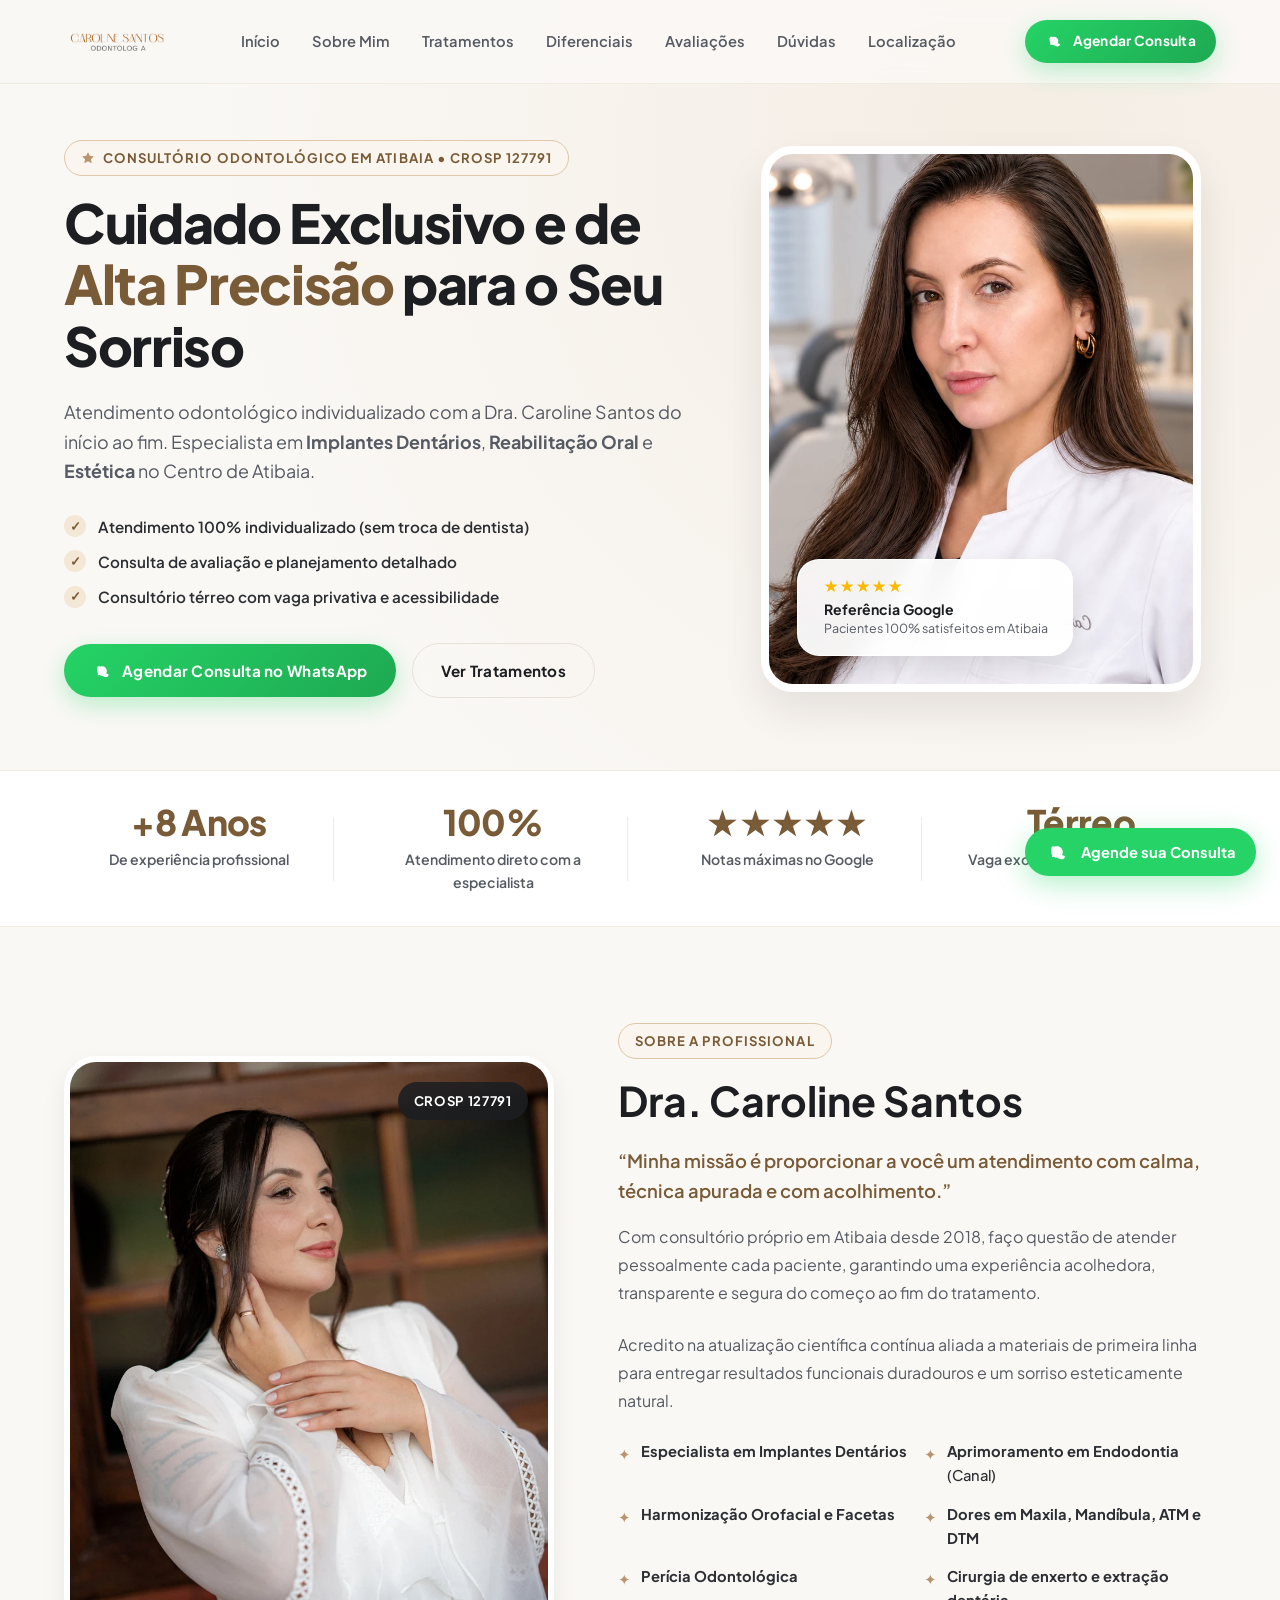
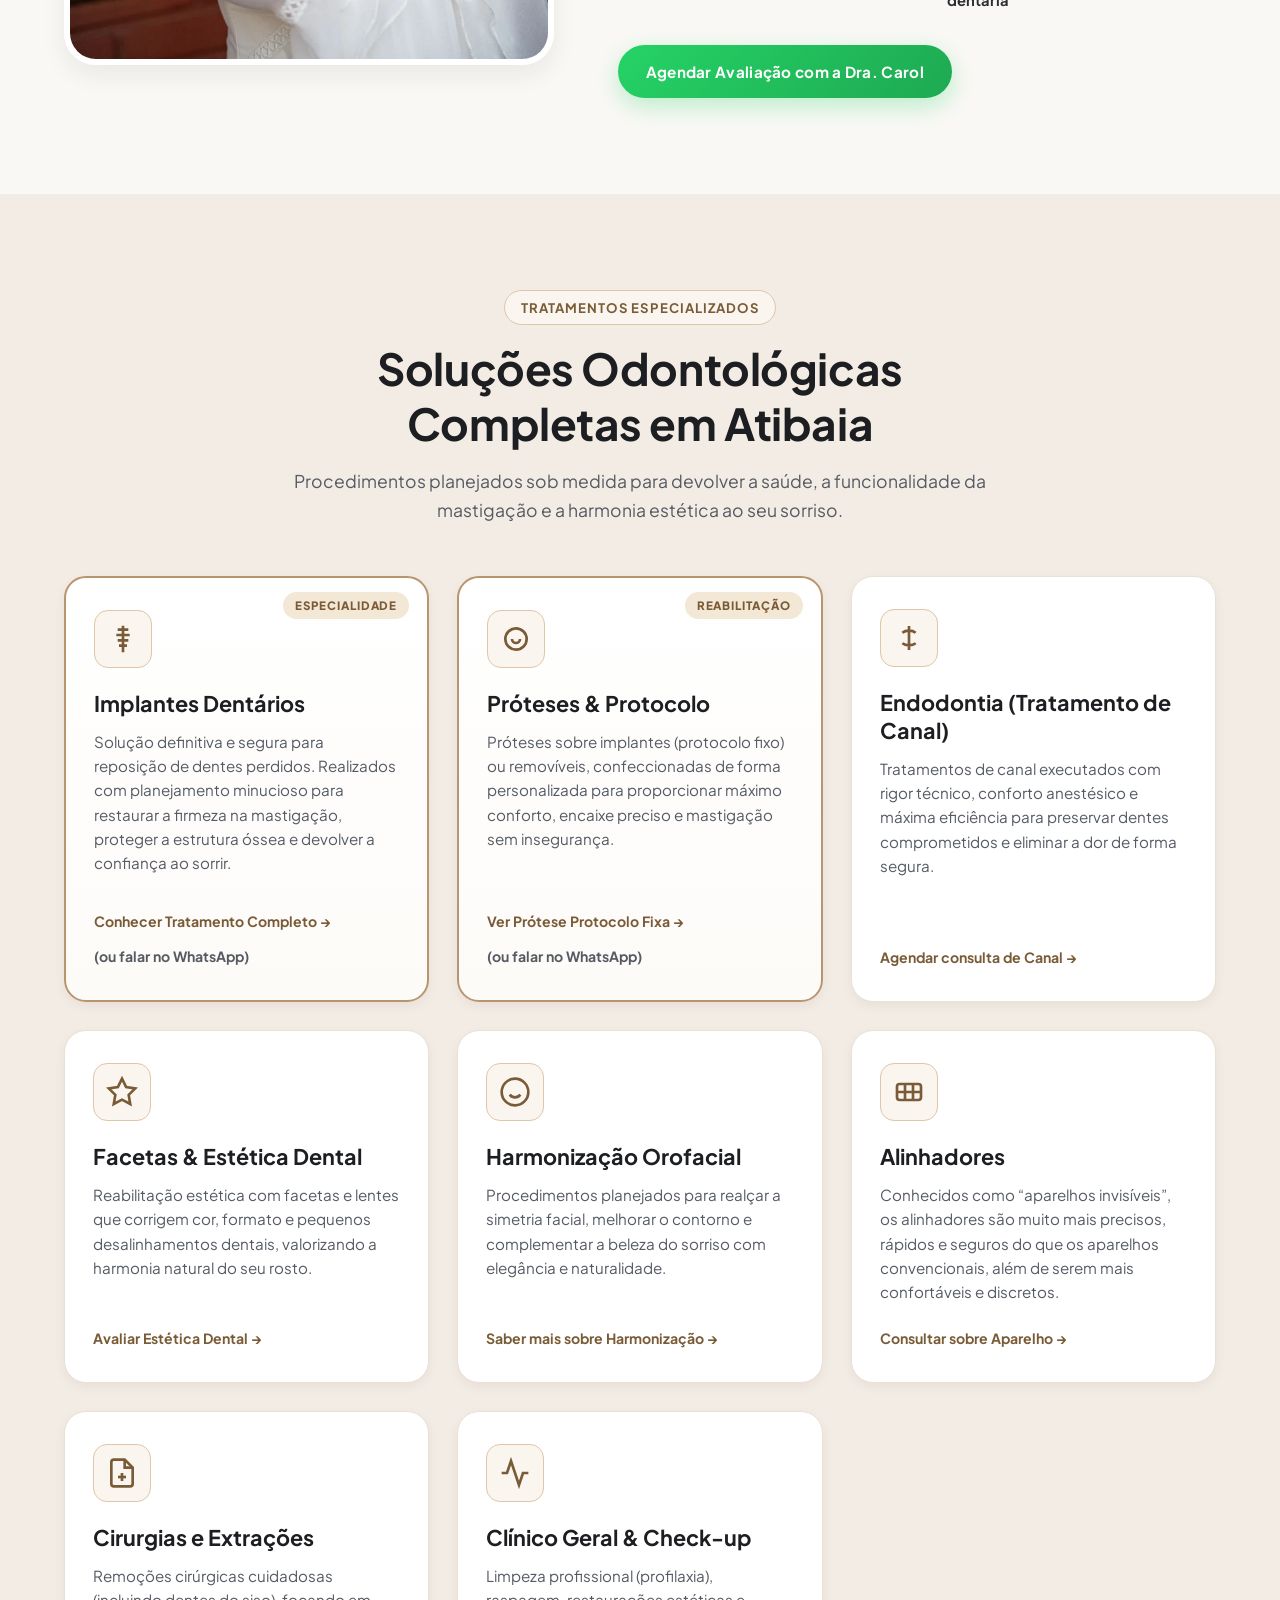
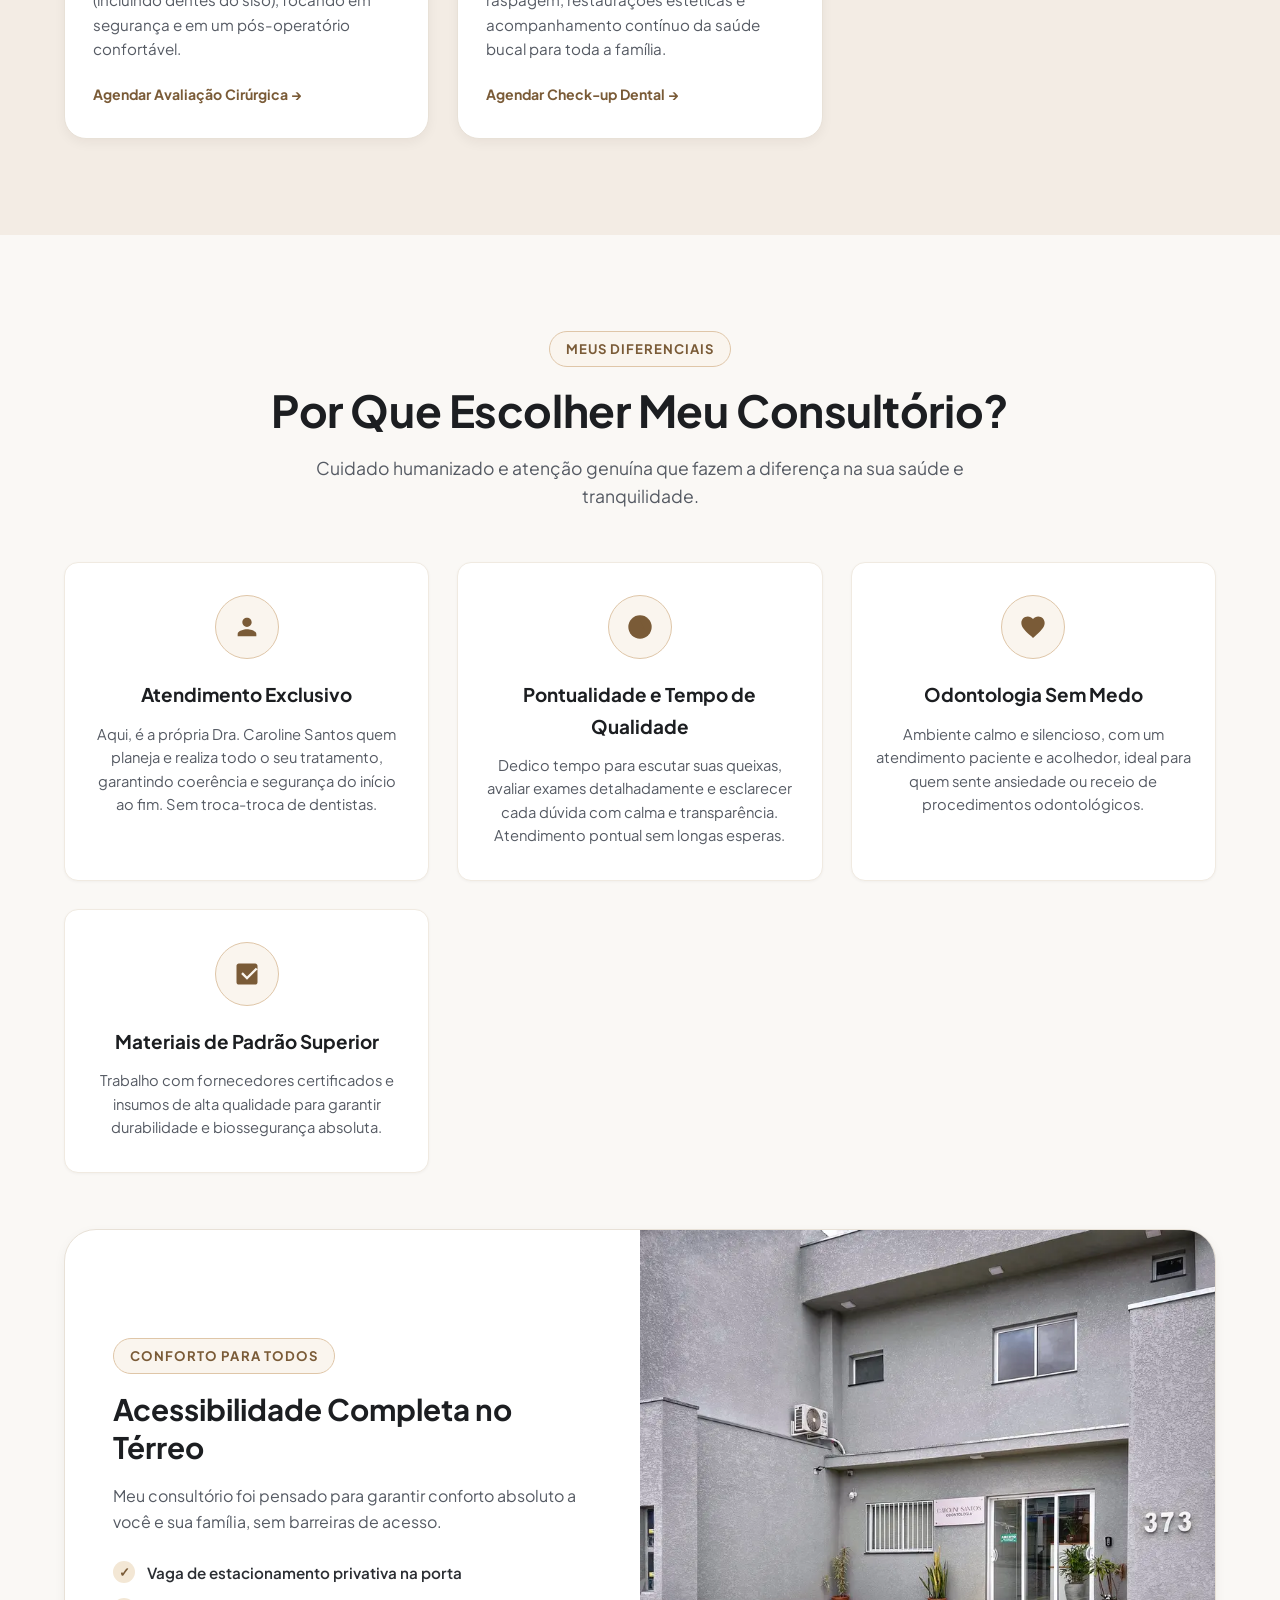
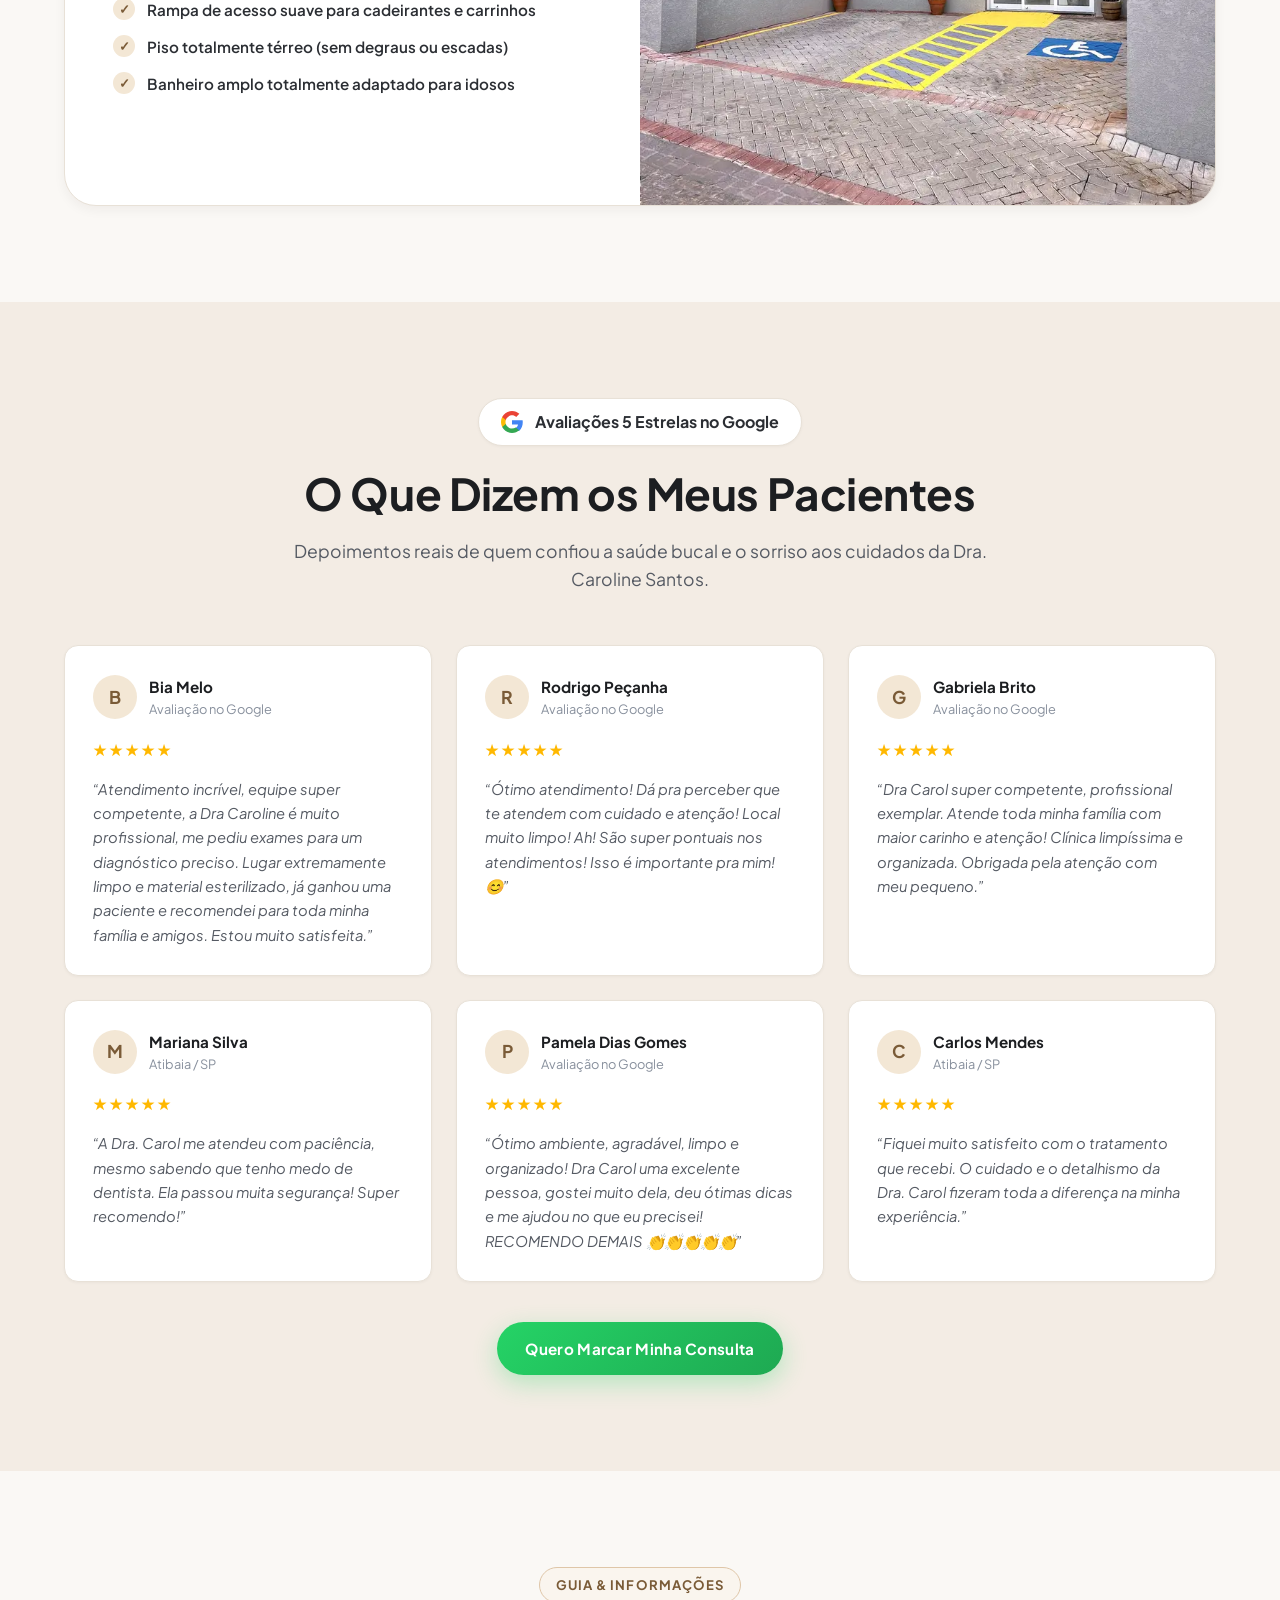
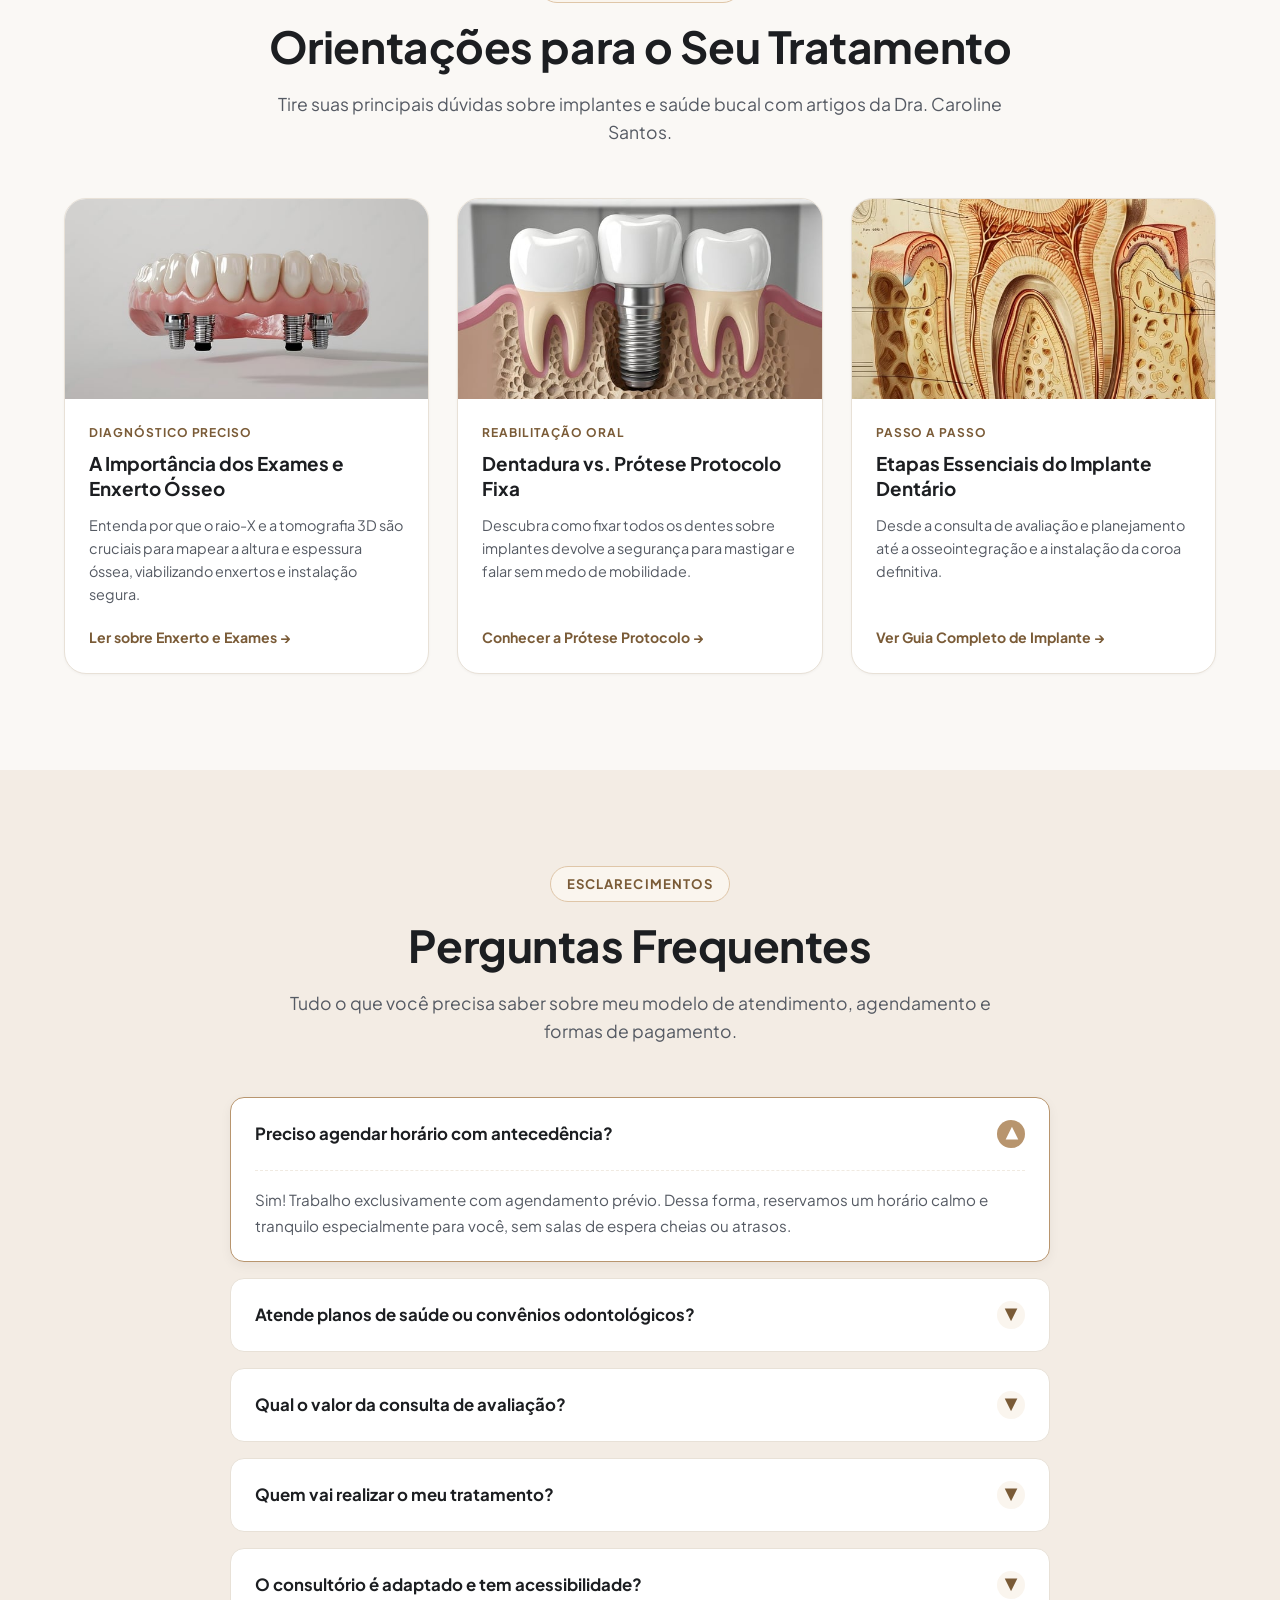
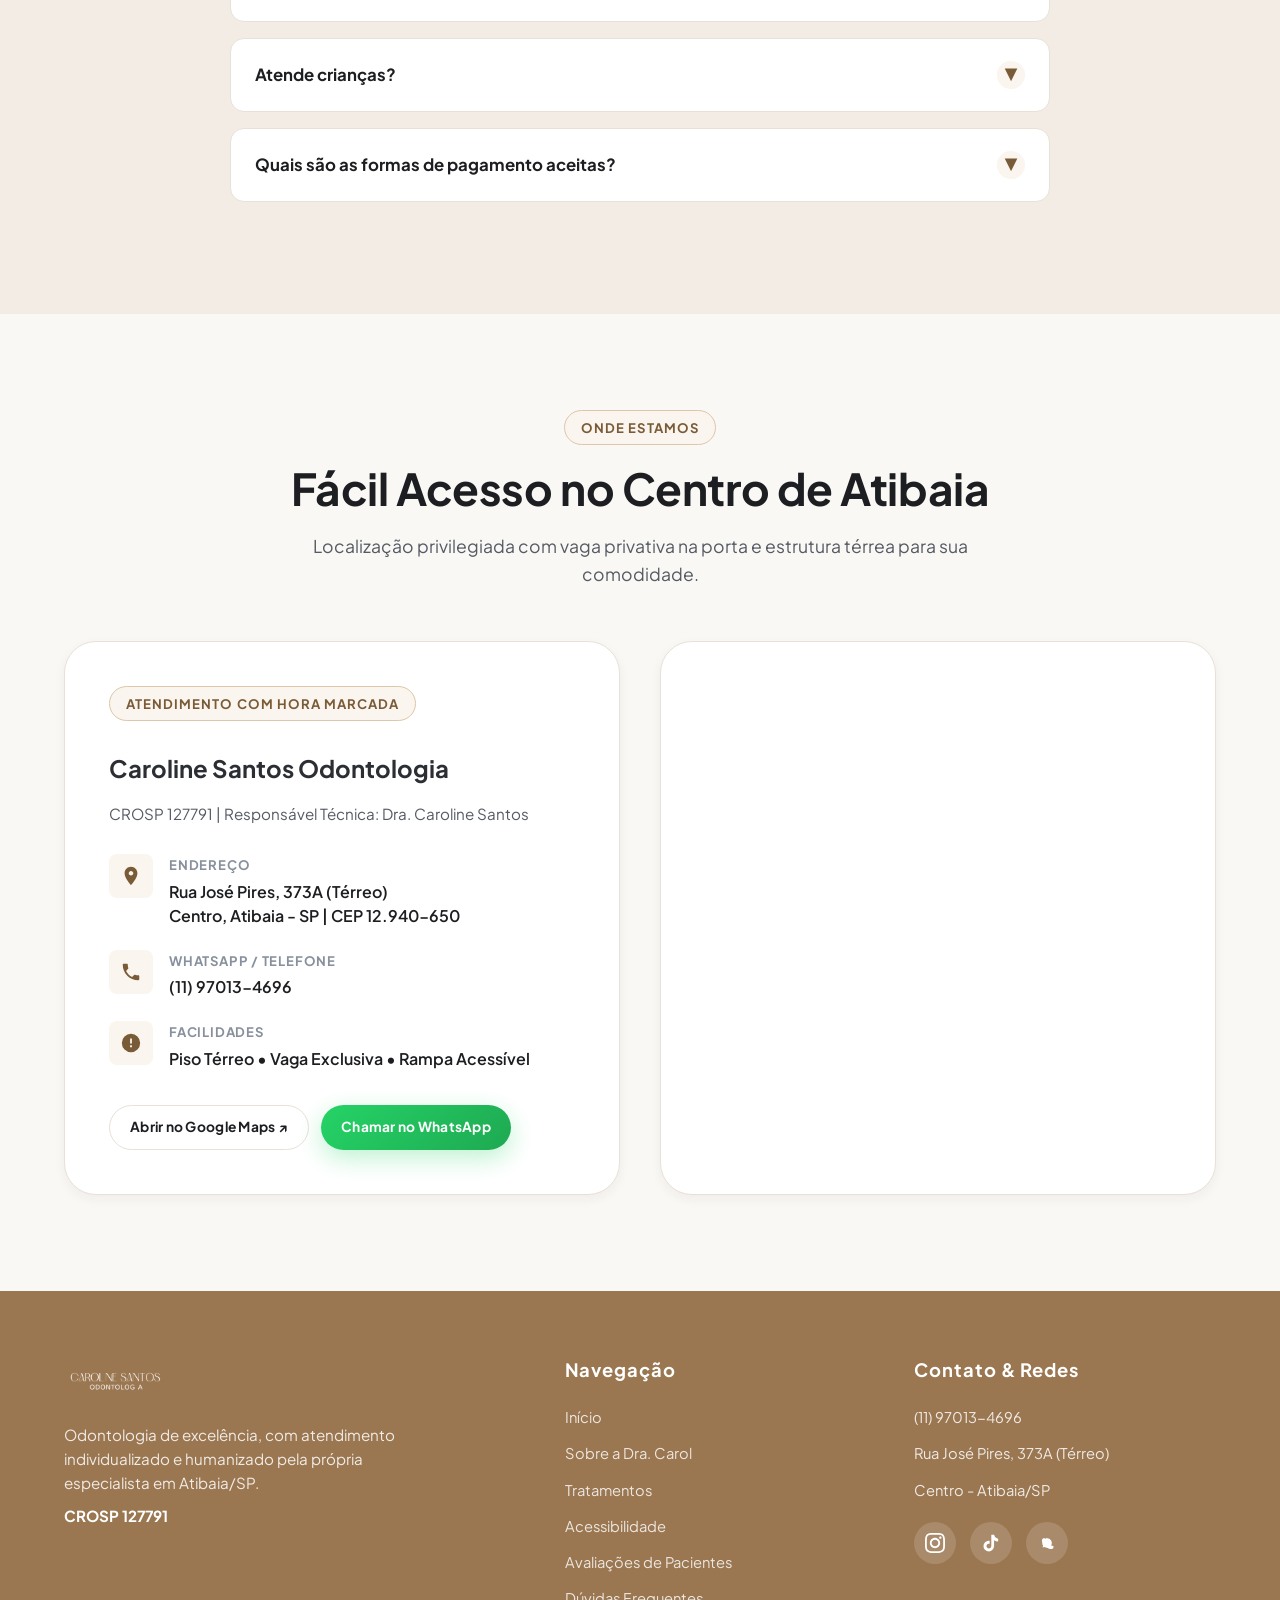
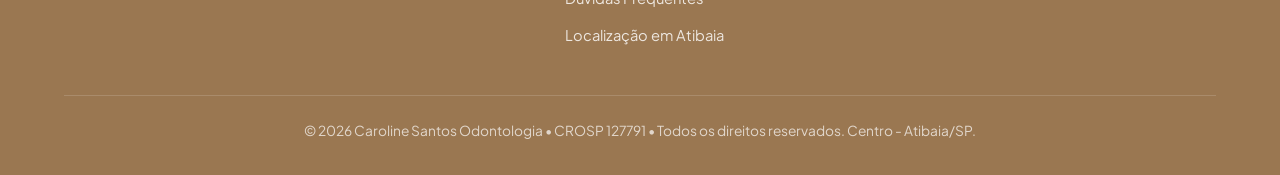
==== commit 73efdcaf: "feat(seo): add 3 dedicated landing pages for Implantes, Protocolo and Enxerto Osseo with cross-linki" ====
--- a/index.html
+++ b/index.html
@@ -360,9 +360,14 @@
               Solução definitiva e segura para reposição de dentes perdidos. Realizados com planejamento minucioso para
               restaurar a firmeza na mastigação, proteger a estrutura óssea e devolver a confiança ao sorrir.
             </p>
-            <a href="#" class="service-card-link" data-wa-topic="implantes">
-              Tirar dúvidas sobre Implantes →
-            </a>
+            <div style="display: flex; gap: 12px; flex-wrap: wrap; margin-top: 12px;">
+              <a href="implantes-dentarios-atibaia.html" class="service-card-link" style="font-weight: 700;">
+                Conhecer Tratamento Completo →
+              </a>
+              <a href="#" class="service-card-link" data-wa-topic="implantes" style="color: var(--color-charcoal-600);">
+                (ou falar no WhatsApp)
+              </a>
+            </div>
           </div>
 
           <!-- Card 2: Próteses Dentárias -->
@@ -374,14 +379,19 @@
                 <path d="M9 12a3 3 0 106 0" />
               </svg>
             </div>
-            <h3 class="service-title">Próteses Dentárias</h3>
+            <h3 class="service-title">Próteses & Protocolo</h3>
             <p class="service-desc">
-              Próteses sobre implantes, fixas ou removíveis, confeccionadas de forma personalizada para proporcionar
-              máximo conforto, encaixe preciso e naturalidade estética.
-            </p>
-            <a href="#" class="service-card-link" data-wa-topic="proteses">
-              Tirar dúvidas sobre Próteses →
-            </a>
+              Próteses sobre implantes (protocolo fixo) ou removíveis, confeccionadas de forma personalizada para proporcionar
+              máximo conforto, encaixe preciso e mastigação sem insegurança.
+            </p>
+            <div style="display: flex; gap: 12px; flex-wrap: wrap; margin-top: 12px;">
+              <a href="protese-protocolo-atibaia.html" class="service-card-link" style="font-weight: 700;">
+                Ver Prótese Protocolo Fixa →
+              </a>
+              <a href="#" class="service-card-link" data-wa-topic="proteses" style="color: var(--color-charcoal-600);">
+                (ou falar no WhatsApp)
+              </a>
+            </div>
           </div>
 
           <!-- Card 3: Endodontia (Canal) -->
@@ -787,12 +797,12 @@
             </div>
             <div class="article-content">
               <span class="article-category">Diagnóstico Preciso</span>
-              <h3 class="article-title">A Importância dos Exames para o Implante Dentário</h3>
+              <h3 class="article-title">A Importância dos Exames e Enxerto Ósseo</h3>
               <p class="article-snippet">
-                Entenda por que o raio-X e a tomografia computadorizada são cruciais para mapear a altura e espessura
-                óssea, garantindo uma instalação segura e minimamente invasiva.
+                Entenda por que o raio-X e a tomografia 3D são cruciais para mapear a altura e espessura
+                óssea, viabilizando enxertos e instalação segura.
               </p>
-              <a href="#" class="service-card-link" data-wa-topic="implantes">Conversar com a Dra. Carol →</a>
+              <a href="enxerto-osseo-atibaia.html" class="service-card-link">Ler sobre Enxerto e Exames →</a>
             </div>
           </article>
 
@@ -804,12 +814,11 @@
             </div>
             <div class="article-content">
               <span class="article-category">Reabilitação Oral</span>
-              <h3 class="article-title">Vantagens e Benefícios de um Implante</h3>
+              <h3 class="article-title">Dentadura vs. Prótese Protocolo Fixa</h3>
               <p class="article-snippet">
-                Descubra como os implantes devolvem a segurança para mastigar e falar sem receio de mobilidade, além de
-                evitar a perda óssea decorrente da ausência dentária.
+                Descubra como fixar todos os dentes sobre implantes devolve a segurança para mastigar e falar sem medo de mobilidade.
               </p>
-              <a href="#" class="service-card-link" data-wa-topic="implantes">Conversar com a Dra. Carol →</a>
+              <a href="protese-protocolo-atibaia.html" class="service-card-link">Conhecer a Prótese Protocolo →</a>
             </div>
           </article>
 
@@ -820,12 +829,11 @@
             </div>
             <div class="article-content">
               <span class="article-category">Passo a Passo</span>
-              <h3 class="article-title">Etapas Essenciais do Tratamento</h3>
+              <h3 class="article-title">Etapas Essenciais do Implante Dentário</h3>
               <p class="article-snippet">
-                Desde a consulta de avaliação inicial e planejamento personalizado até a integração óssea e a instalação
-                da prótese definitiva que complementa seu sorriso.
+                Desde a consulta de avaliação e planejamento até a osseointegração e a instalação da coroa definitiva.
               </p>
-              <a href="#" class="service-card-link" data-wa-topic="implantes">Conversar com a Dra. Carol →</a>
+              <a href="implantes-dentarios-atibaia.html" class="service-card-link">Ver Guia Completo de Implante →</a>
             </div>
           </article>
 
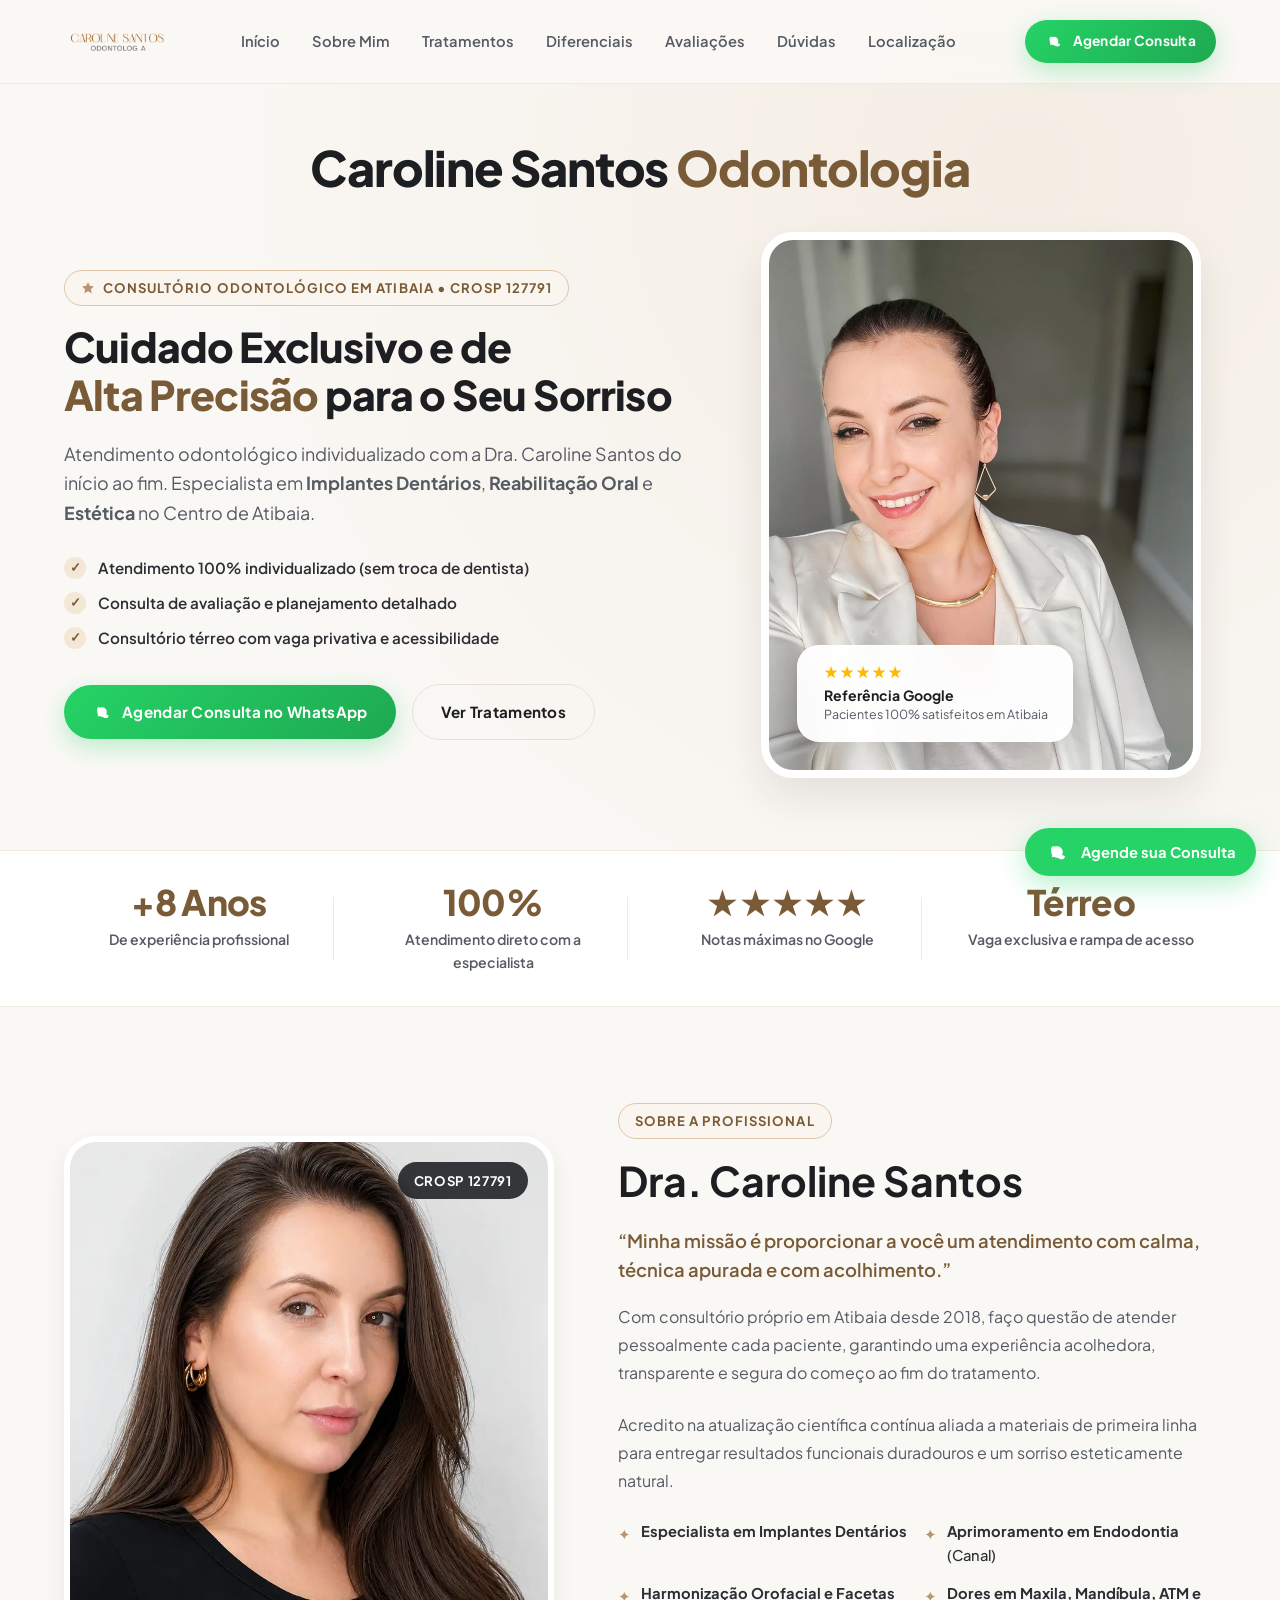
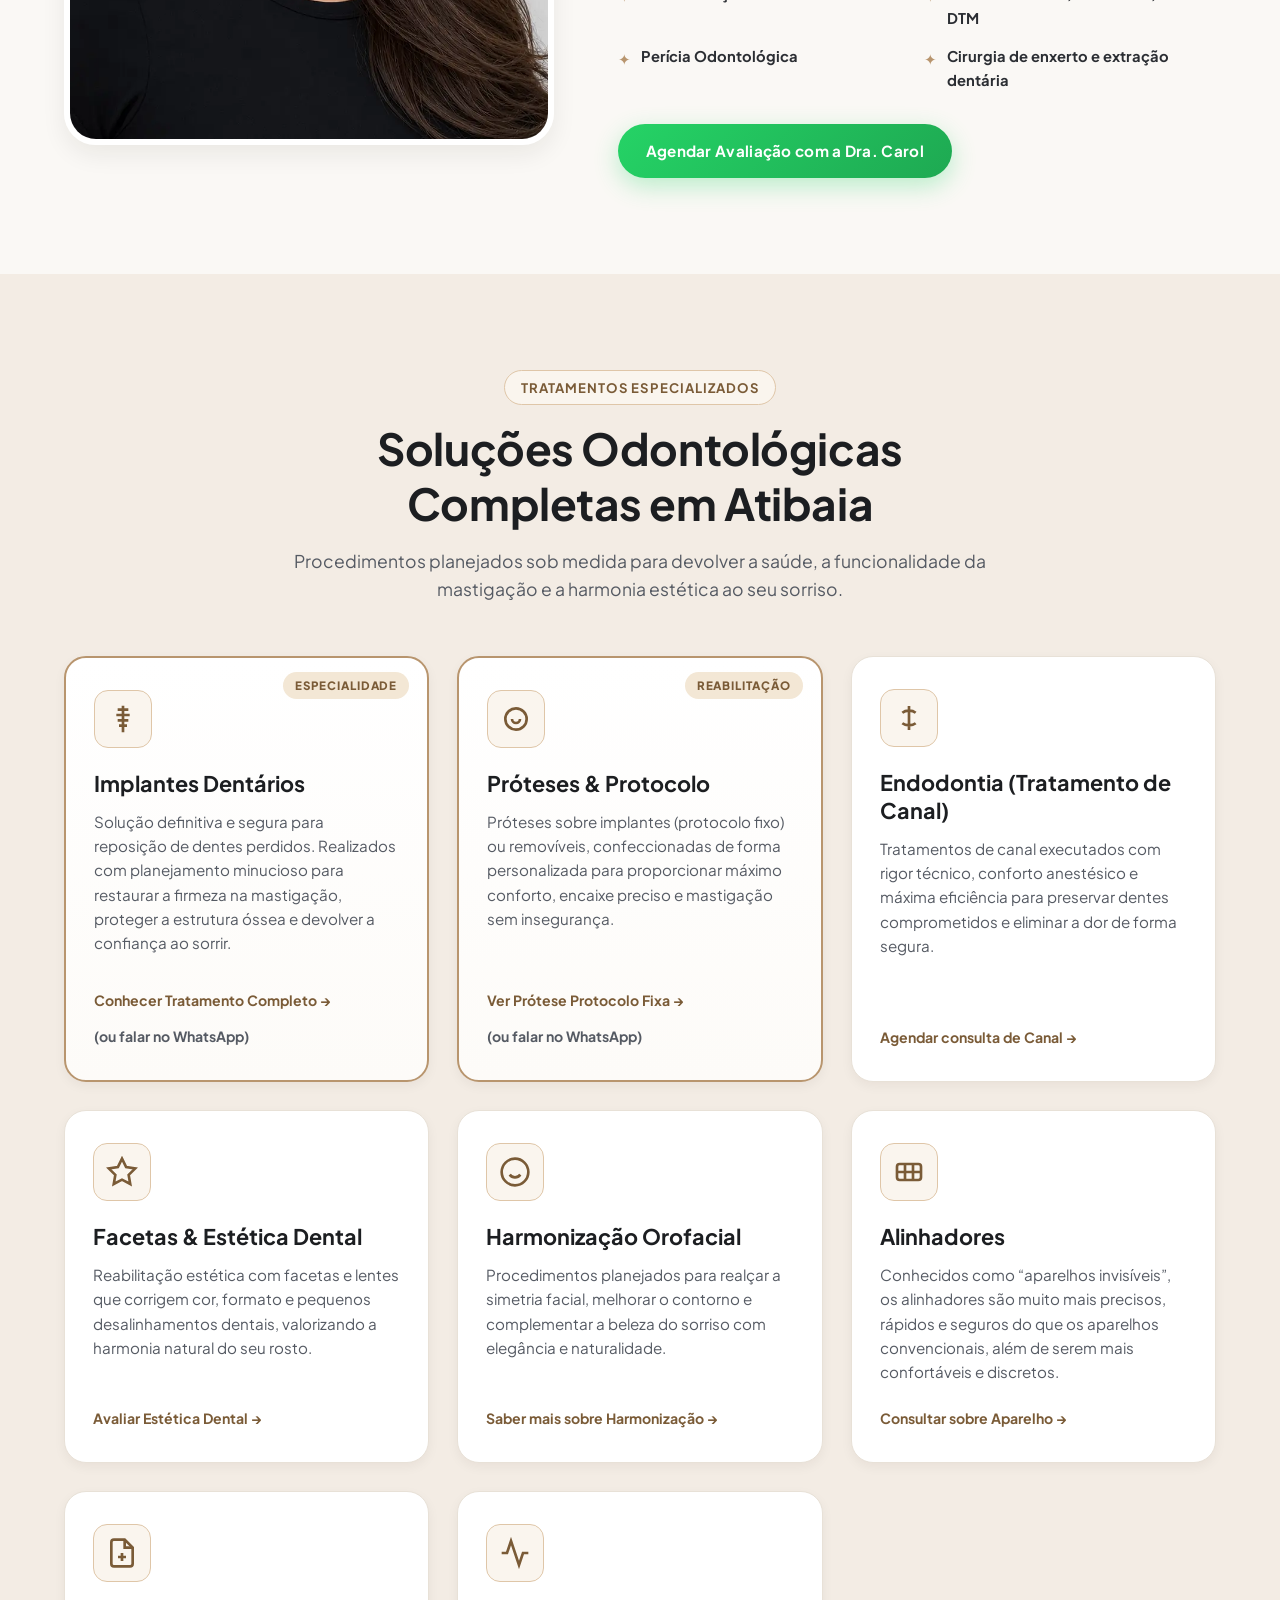
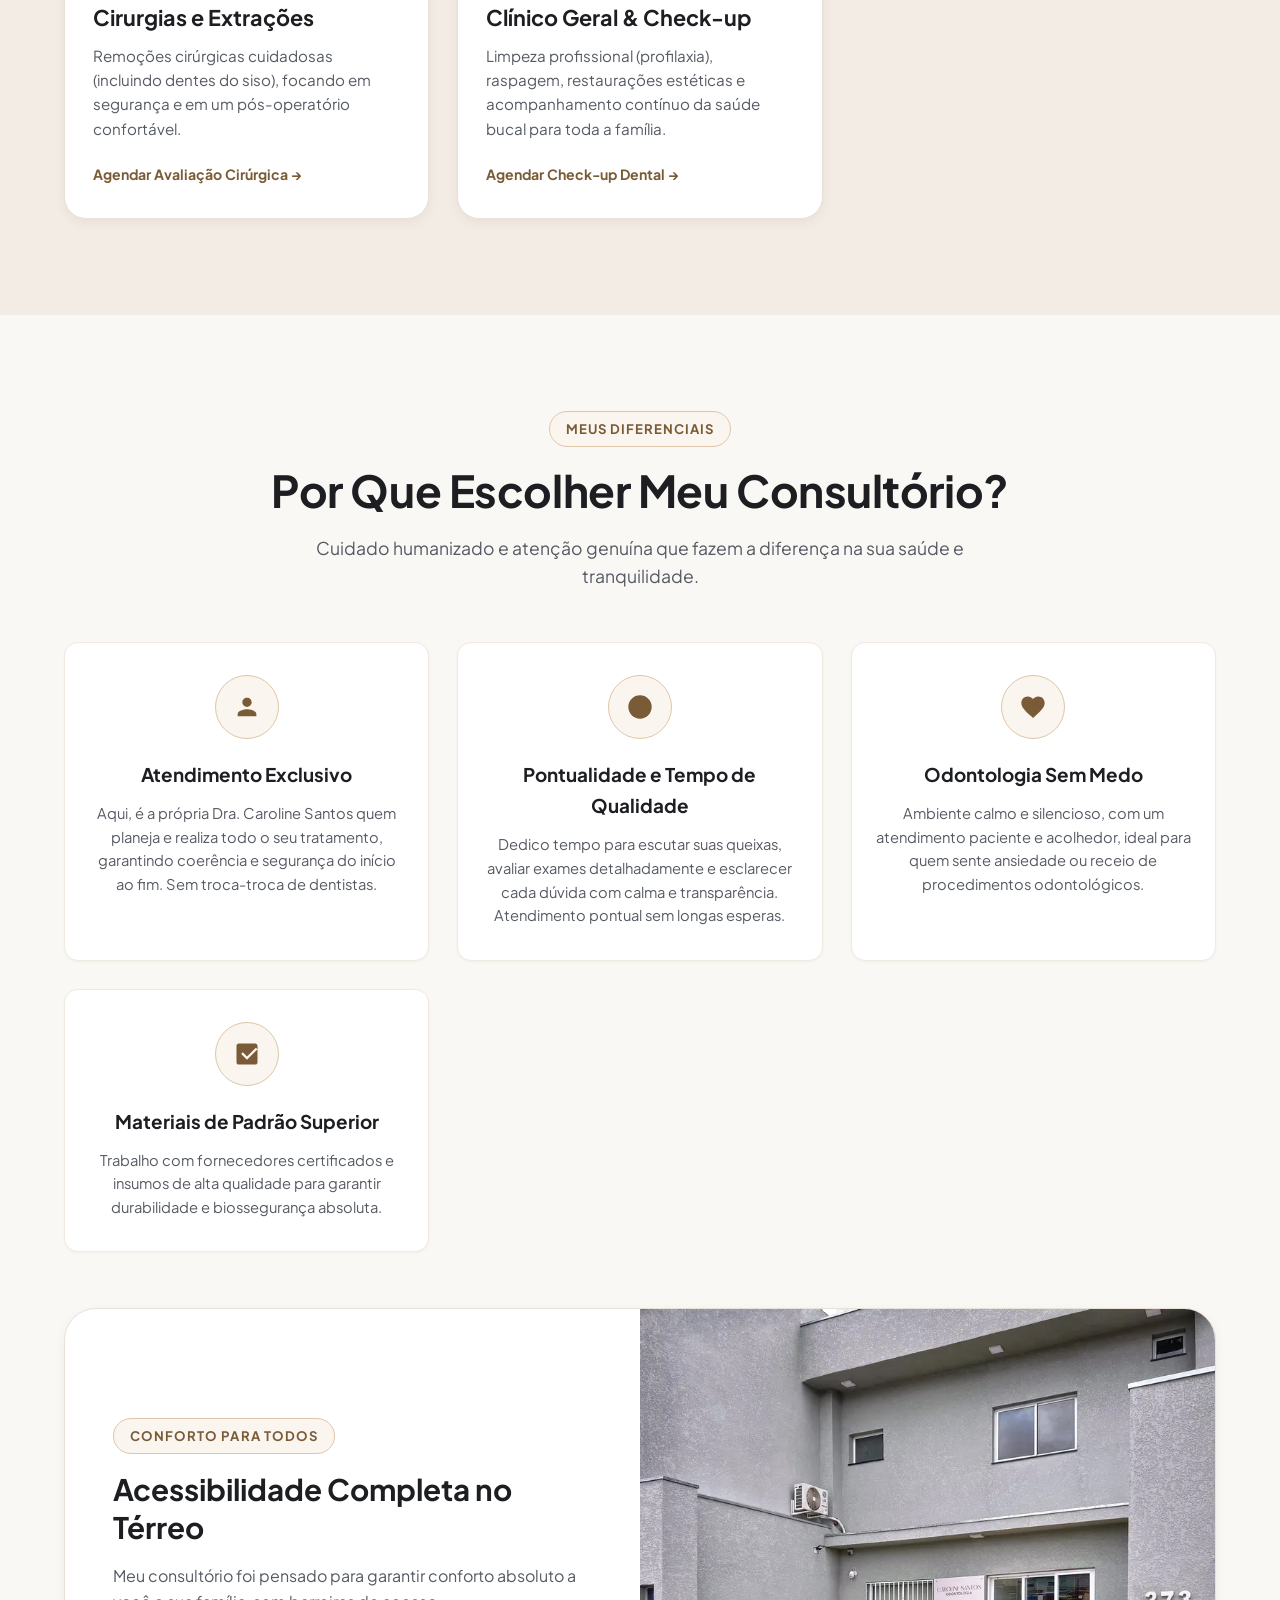
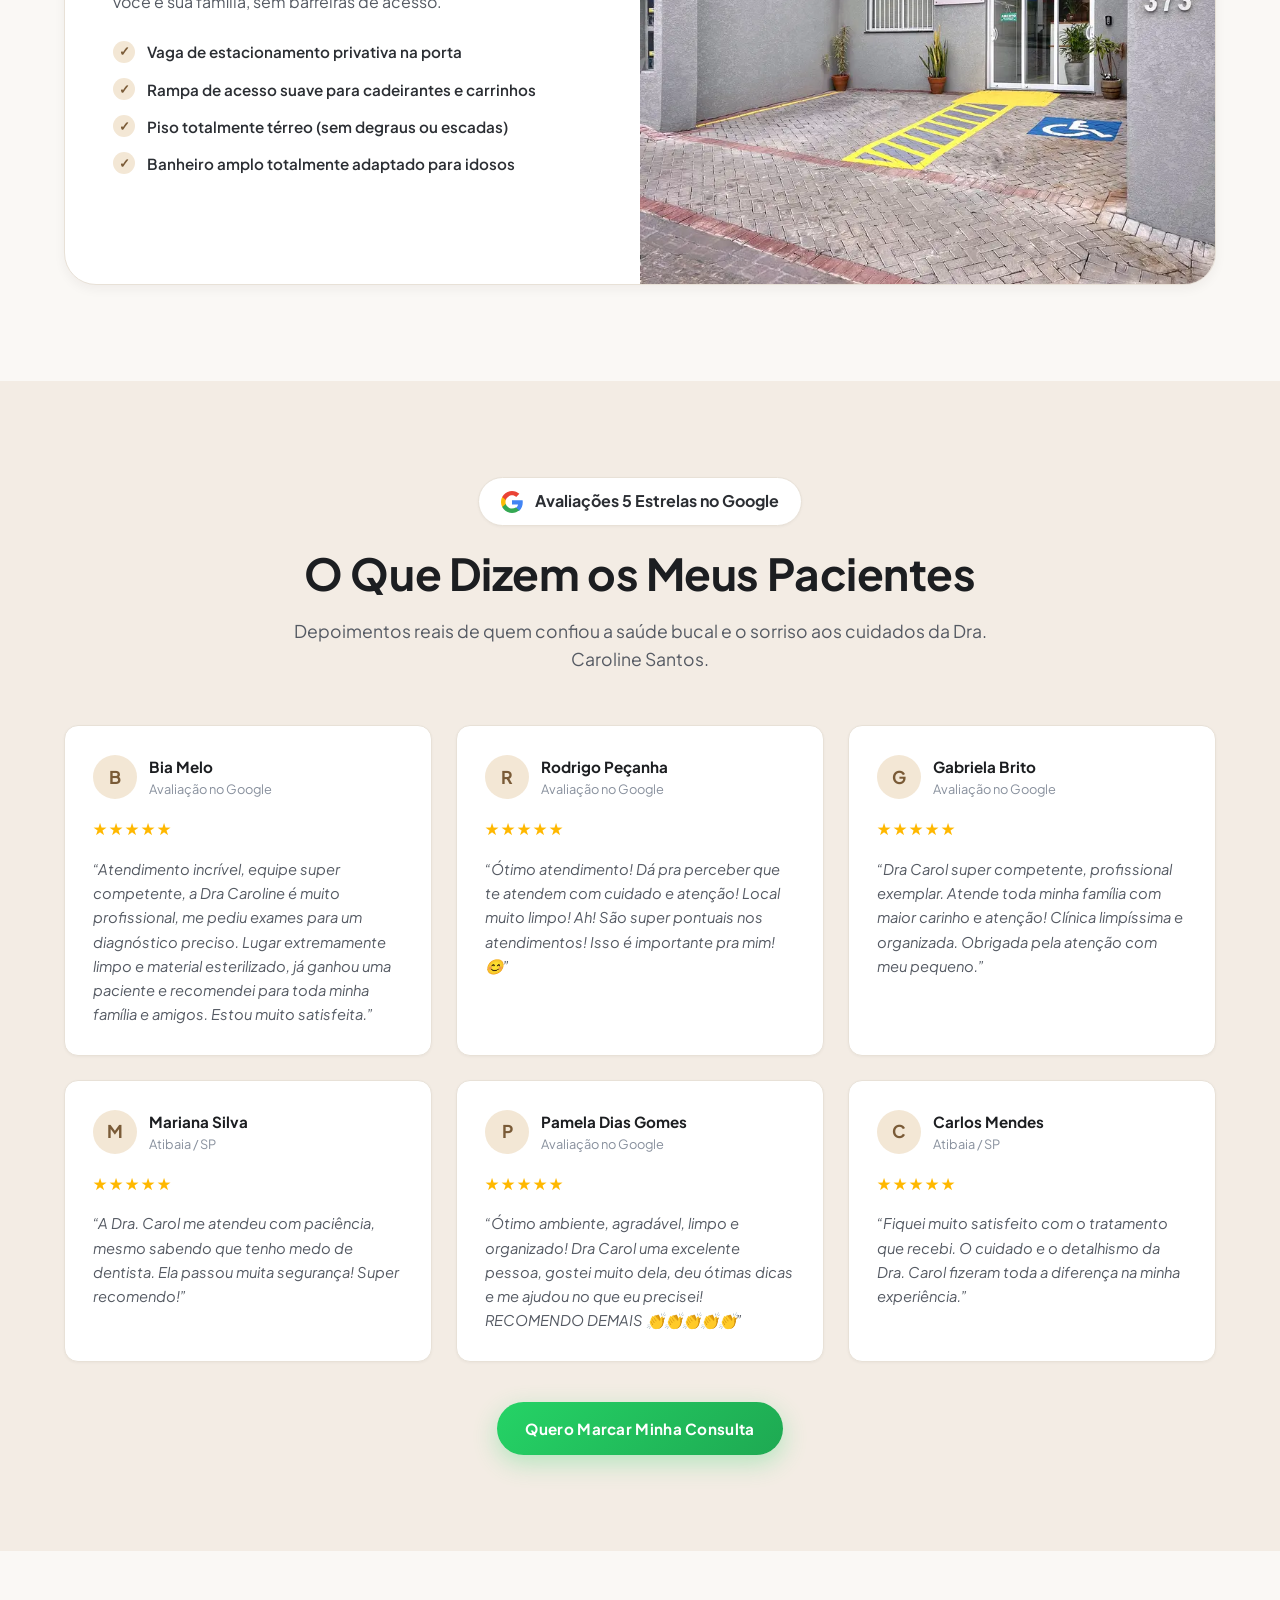
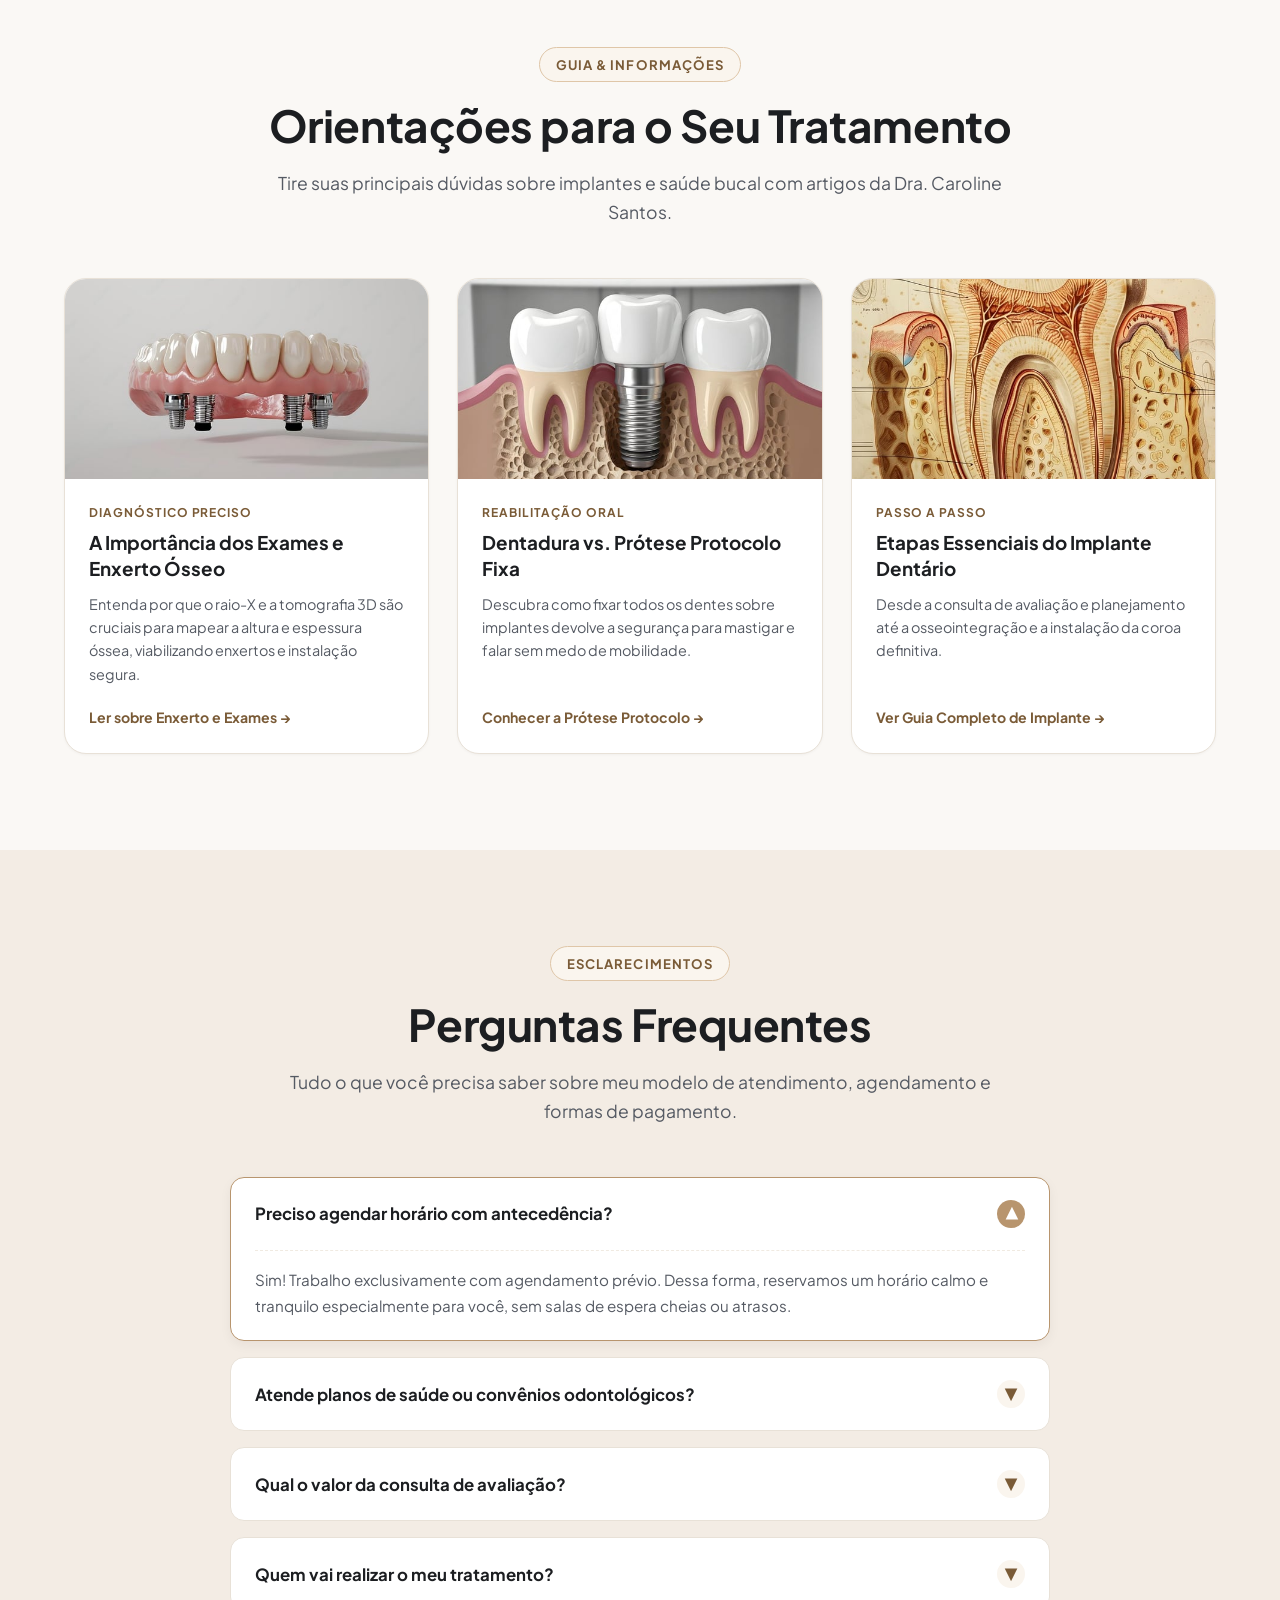
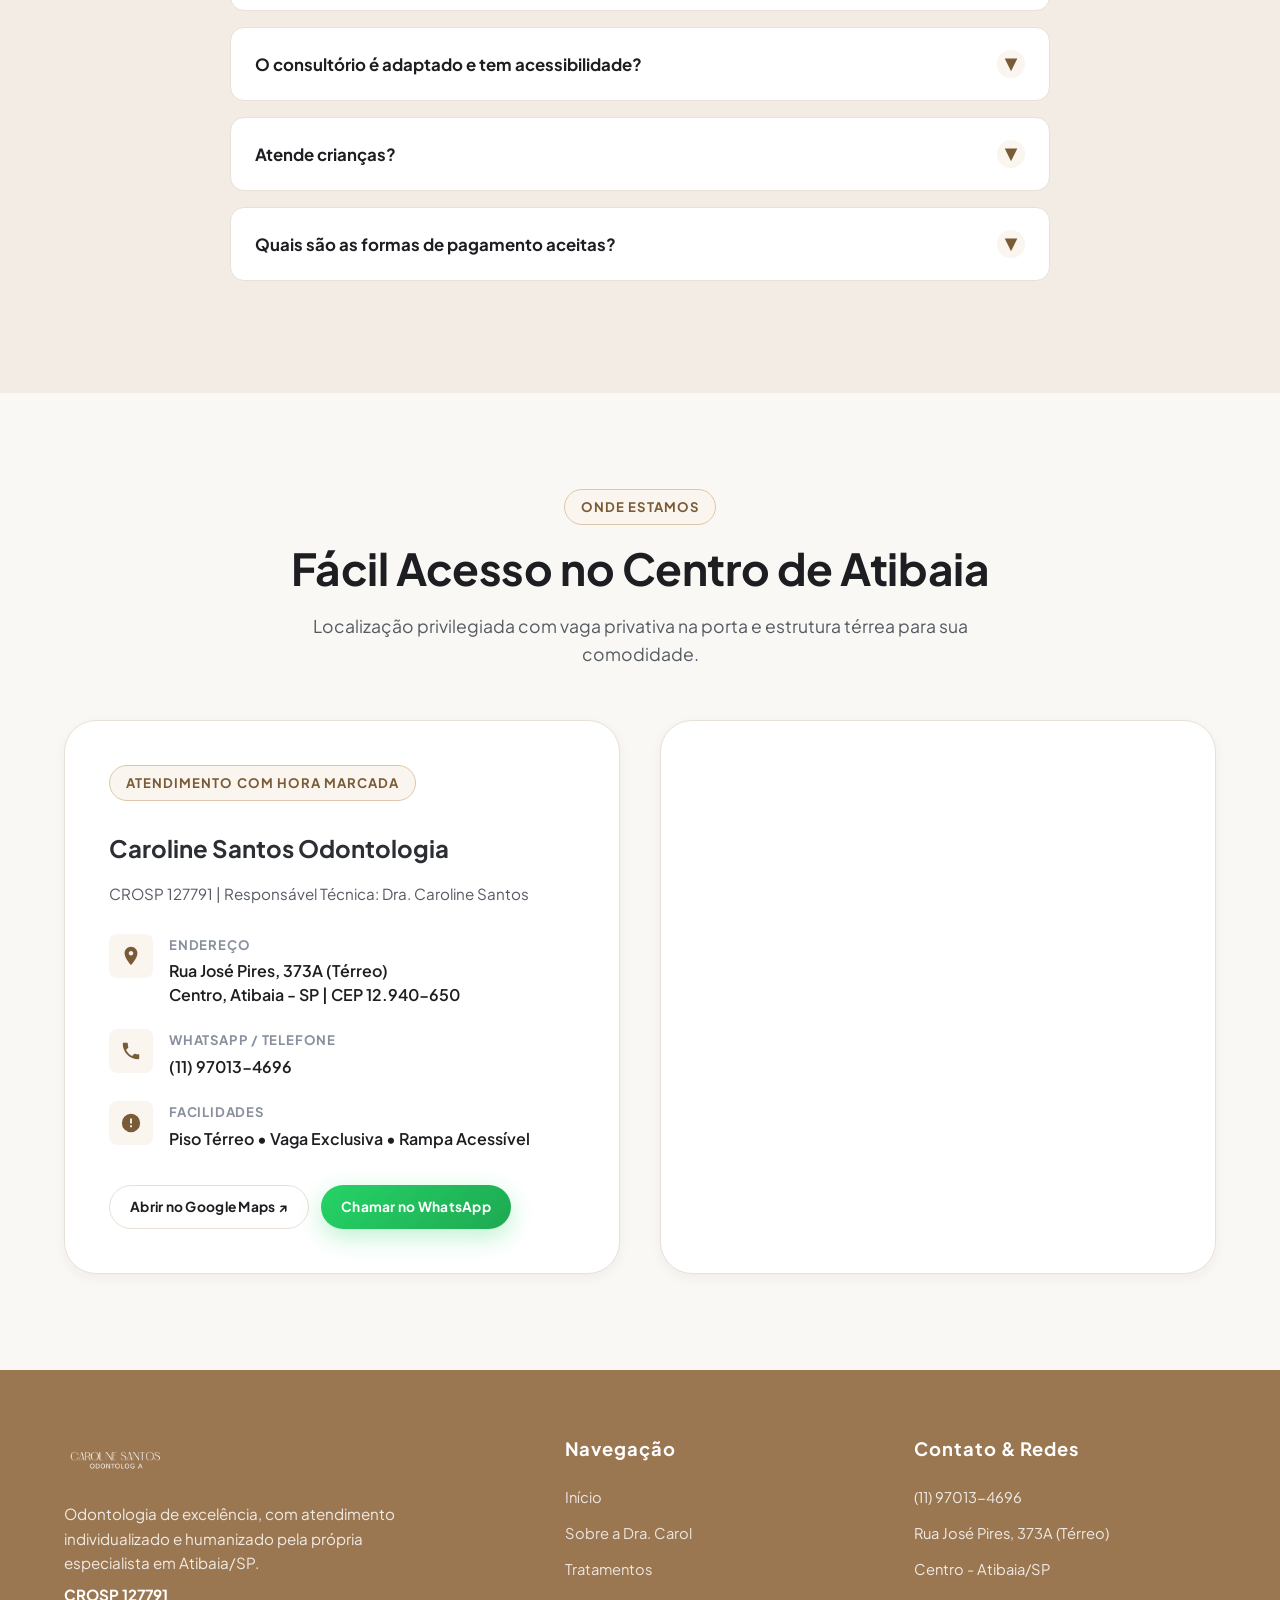
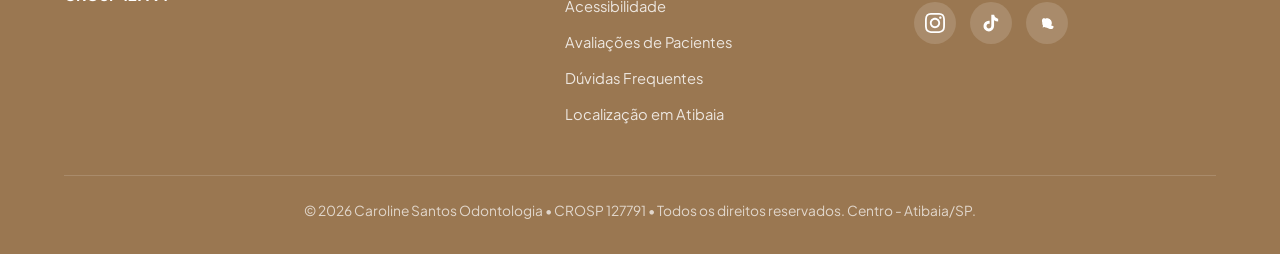
==== commit fd468e90: "feat: adicionar titulo no topo e reordenar elementos no mobile" ====
--- a/index.html
+++ b/index.html
@@ -169,6 +169,10 @@
   <main>
     <section class="hero-section" id="inicio">
       <div class="container">
+        <div class="hero-brand-header">
+          <h1 class="hero-brand-name">Caroline Santos <span class="brand-accent">Odontologia</span></h1>
+        </div>
+
         <div class="hero-grid">
 
           <div class="hero-content">
@@ -180,9 +184,9 @@
               Consultório Odontológico em Atibaia • CROSP 127791
             </span>
 
-            <h1 class="hero-title">
+            <h2 class="hero-title">
               Cuidado Exclusivo e de <span class="highlight">Alta Precisão</span> para o Seu Sorriso
-            </h1>
+            </h2>
 
             <p class="hero-description">
               Atendimento odontológico individualizado com a Dra. Caroline Santos do início ao fim. Especialista em
--- a/css/style.css
+++ b/css/style.css
@@ -365,6 +365,24 @@
   overflow: hidden;
 }
 
+.hero-brand-header {
+  text-align: center;
+  margin-bottom: 36px;
+}
+
+.hero-brand-name {
+  font-family: var(--font-heading);
+  font-size: clamp(2.15rem, 3.8vw, 3.15rem);
+  font-weight: 800;
+  line-height: 1.15;
+  letter-spacing: -0.025em;
+  color: var(--color-charcoal-900);
+}
+
+.hero-brand-name .brand-accent {
+  color: var(--color-gold-darker);
+}
+
 .hero-grid {
   display: grid;
   grid-template-columns: 1.15fr 0.85fr;
@@ -374,14 +392,15 @@
 
 .hero-content {
   max-width: 620px;
+  order: 1;
 }
 
 .hero-title {
   font-family: var(--font-heading);
-  font-size: clamp(2.35rem, 4.2vw, 3.4rem);
+  font-size: clamp(1.95rem, 3.2vw, 2.65rem);
   font-weight: 800;
-  line-height: 1.15;
-  letter-spacing: -0.025em;
+  line-height: 1.18;
+  letter-spacing: -0.02em;
   color: var(--color-charcoal-900);
   margin-bottom: 20px;
 }
@@ -439,6 +458,7 @@
   position: relative;
   display: flex;
   justify-content: center;
+  order: 2;
 }
 
 .hero-image-frame {
@@ -1339,13 +1359,28 @@
    RESPONSIVIDADE (MOBILE-FIRST POLISH)
    ========================================================================== */
 @media (max-width: 992px) {
+  .hero-brand-header {
+    margin-bottom: 24px;
+  }
+
+  .hero-brand-name {
+    font-size: clamp(1.85rem, 5.5vw, 2.35rem);
+  }
+
   .hero-grid {
-    grid-template-columns: 1fr;
+    display: flex;
+    flex-direction: column;
     text-align: center;
-    gap: 40px;
+    gap: 32px;
+  }
+
+  .hero-image-wrapper {
+    order: 1;
+    width: 100%;
   }
 
   .hero-content {
+    order: 2;
     max-width: 100%;
     margin: 0 auto;
   }
@@ -1432,8 +1467,12 @@
     display: none; /* Deixar foco na navegação e botão flutuante */
   }
 
+  .hero-brand-name {
+    font-size: clamp(1.65rem, 6vw, 2.05rem);
+  }
+
   .hero-title {
-    font-size: 2.15rem;
+    font-size: 1.85rem;
   }
 
   .stats-grid {
@@ -1460,3 +1499,278 @@
     right: 20px;
   }
 }
+
+/* ==========================================================================
+   LAYOUT EDITORIAL FLUIDO PARA LANDING PAGES DE CONTEÚDO (SEO)
+   Leitura contínua, elegante, sem excesso de cards e caixas
+   ========================================================================== */
+.editorial-layout {
+  padding: 60px 0 80px 0;
+}
+
+.editorial-grid {
+  display: grid;
+  grid-template-columns: minmax(0, 1fr) 340px;
+  gap: 56px;
+  align-items: start;
+}
+
+.editorial-main {
+  background: var(--color-surface);
+  border-radius: var(--radius-lg);
+  padding: 48px 52px;
+  border: 1px solid var(--color-border-light);
+  box-shadow: var(--shadow-sm);
+}
+
+.editorial-lead {
+  font-size: 1.25rem;
+  font-weight: 500;
+  line-height: 1.7;
+  color: var(--color-charcoal-900);
+  margin-bottom: 32px;
+  border-left: 4px solid var(--color-gold);
+  padding-left: 20px;
+}
+
+.editorial-body h2 {
+  font-family: var(--font-heading);
+  font-size: 1.75rem;
+  font-weight: 700;
+  color: var(--color-charcoal-900);
+  margin: 40px 0 16px 0;
+  letter-spacing: -0.02em;
+}
+
+.editorial-body h3 {
+  font-family: var(--font-heading);
+  font-size: 1.3rem;
+  font-weight: 700;
+  color: var(--color-gold-darker);
+  margin: 28px 0 12px 0;
+}
+
+.editorial-body p {
+  font-size: 1.05rem;
+  line-height: 1.8;
+  color: var(--color-charcoal-800);
+  margin-bottom: 20px;
+}
+
+.editorial-body ul {
+  margin: 20px 0 28px 0;
+  padding-left: 0;
+  display: flex;
+  flex-direction: column;
+  gap: 12px;
+}
+
+.editorial-body ul li {
+  position: relative;
+  padding-left: 28px;
+  font-size: 1.02rem;
+  line-height: 1.6;
+  color: var(--color-charcoal-800);
+}
+
+.editorial-body ul li::before {
+  content: "✦";
+  position: absolute;
+  left: 0;
+  top: 0;
+  color: var(--color-gold);
+  font-weight: bold;
+}
+
+/* Timeline Fluida de Passos */
+.fluid-timeline {
+  display: flex;
+  flex-direction: column;
+  gap: 24px;
+  margin: 32px 0;
+  position: relative;
+  padding-left: 36px;
+}
+
+.fluid-timeline::before {
+  content: "";
+  position: absolute;
+  left: 13px;
+  top: 10px;
+  bottom: 10px;
+  width: 2px;
+  background: var(--color-gold-200);
+}
+
+.timeline-step {
+  position: relative;
+}
+
+.timeline-step-num {
+  position: absolute;
+  left: -36px;
+  top: 2px;
+  width: 28px;
+  height: 28px;
+  background: var(--color-gold);
+  color: #FFFFFF;
+  border-radius: 50%;
+  display: flex;
+  align-items: center;
+  justify-content: center;
+  font-weight: 700;
+  font-size: 0.85rem;
+  box-shadow: 0 0 0 4px var(--color-bg);
+}
+
+.timeline-step-content h4 {
+  font-size: 1.15rem;
+  font-weight: 700;
+  color: var(--color-charcoal-900);
+  margin-bottom: 6px;
+}
+
+.timeline-step-content p {
+  margin-bottom: 0;
+  font-size: 0.98rem;
+  color: var(--color-charcoal-600);
+}
+
+/* Bloco de Citação / Destaque da Dra. Carol */
+.quote-highlight {
+  background: var(--color-gold-50);
+  border: 1px solid var(--color-gold-200);
+  border-radius: var(--radius-md);
+  padding: 24px 28px;
+  margin: 36px 0;
+  display: flex;
+  gap: 18px;
+  align-items: flex-start;
+}
+
+.quote-highlight-icon {
+  font-size: 1.8rem;
+  line-height: 1;
+  color: var(--color-gold-dark);
+}
+
+.quote-highlight-text {
+  font-size: 1rem;
+  line-height: 1.7;
+  color: var(--color-charcoal-900);
+  font-style: italic;
+}
+
+.quote-highlight-author {
+  display: block;
+  margin-top: 8px;
+  font-size: 0.88rem;
+  font-weight: 700;
+  color: var(--color-gold-darker);
+  font-style: normal;
+}
+
+/* Sidebar Fixa do Autor & Conversão */
+.editorial-sidebar {
+  position: sticky;
+  top: 100px;
+  display: flex;
+  flex-direction: column;
+  gap: 24px;
+}
+
+.sidebar-doctor-card {
+  background: var(--color-surface);
+  border: 1px solid var(--color-border);
+  border-radius: var(--radius-lg);
+  padding: 28px;
+  text-align: center;
+  box-shadow: var(--shadow-sm);
+}
+
+.sidebar-doctor-img {
+  width: 110px;
+  height: 110px;
+  border-radius: 50%;
+  object-fit: cover;
+  margin: 0 auto 16px auto;
+  border: 3px solid var(--color-gold-200);
+}
+
+.sidebar-doctor-name {
+  font-size: 1.2rem;
+  font-weight: 700;
+  color: var(--color-charcoal-900);
+  margin-bottom: 4px;
+}
+
+.sidebar-doctor-cro {
+  font-size: 0.85rem;
+  font-weight: 600;
+  color: var(--color-gold-dark);
+  margin-bottom: 14px;
+}
+
+.sidebar-doctor-bio {
+  font-size: 0.9rem;
+  line-height: 1.6;
+  color: var(--color-charcoal-600);
+  margin-bottom: 20px;
+}
+
+.sidebar-topics-box {
+  background: var(--color-surface);
+  border: 1px solid var(--color-border);
+  border-radius: var(--radius-lg);
+  padding: 24px;
+  box-shadow: var(--shadow-sm);
+}
+
+.sidebar-topics-title {
+  font-size: 1rem;
+  font-weight: 700;
+  color: var(--color-charcoal-900);
+  margin-bottom: 14px;
+  border-bottom: 1px solid var(--color-border-light);
+  padding-bottom: 10px;
+}
+
+.sidebar-topics-list {
+  display: flex;
+  flex-direction: column;
+  gap: 10px;
+}
+
+.sidebar-topic-link {
+  font-size: 0.92rem;
+  color: var(--color-charcoal-600);
+  display: flex;
+  align-items: center;
+  justify-content: space-between;
+  padding: 8px 12px;
+  border-radius: var(--radius-sm);
+  background: var(--color-bg);
+  transition: all var(--transition-fast);
+}
+
+.sidebar-topic-link:hover {
+  background: var(--color-gold-50);
+  color: var(--color-gold-darker);
+  transform: translateX(4px);
+}
+
+@media (max-width: 991px) {
+  .editorial-grid {
+    grid-template-columns: 1fr;
+    gap: 40px;
+  }
+
+  .editorial-main {
+    padding: 32px 24px;
+  }
+
+  .editorial-sidebar {
+    position: static;
+  }
+}
+
